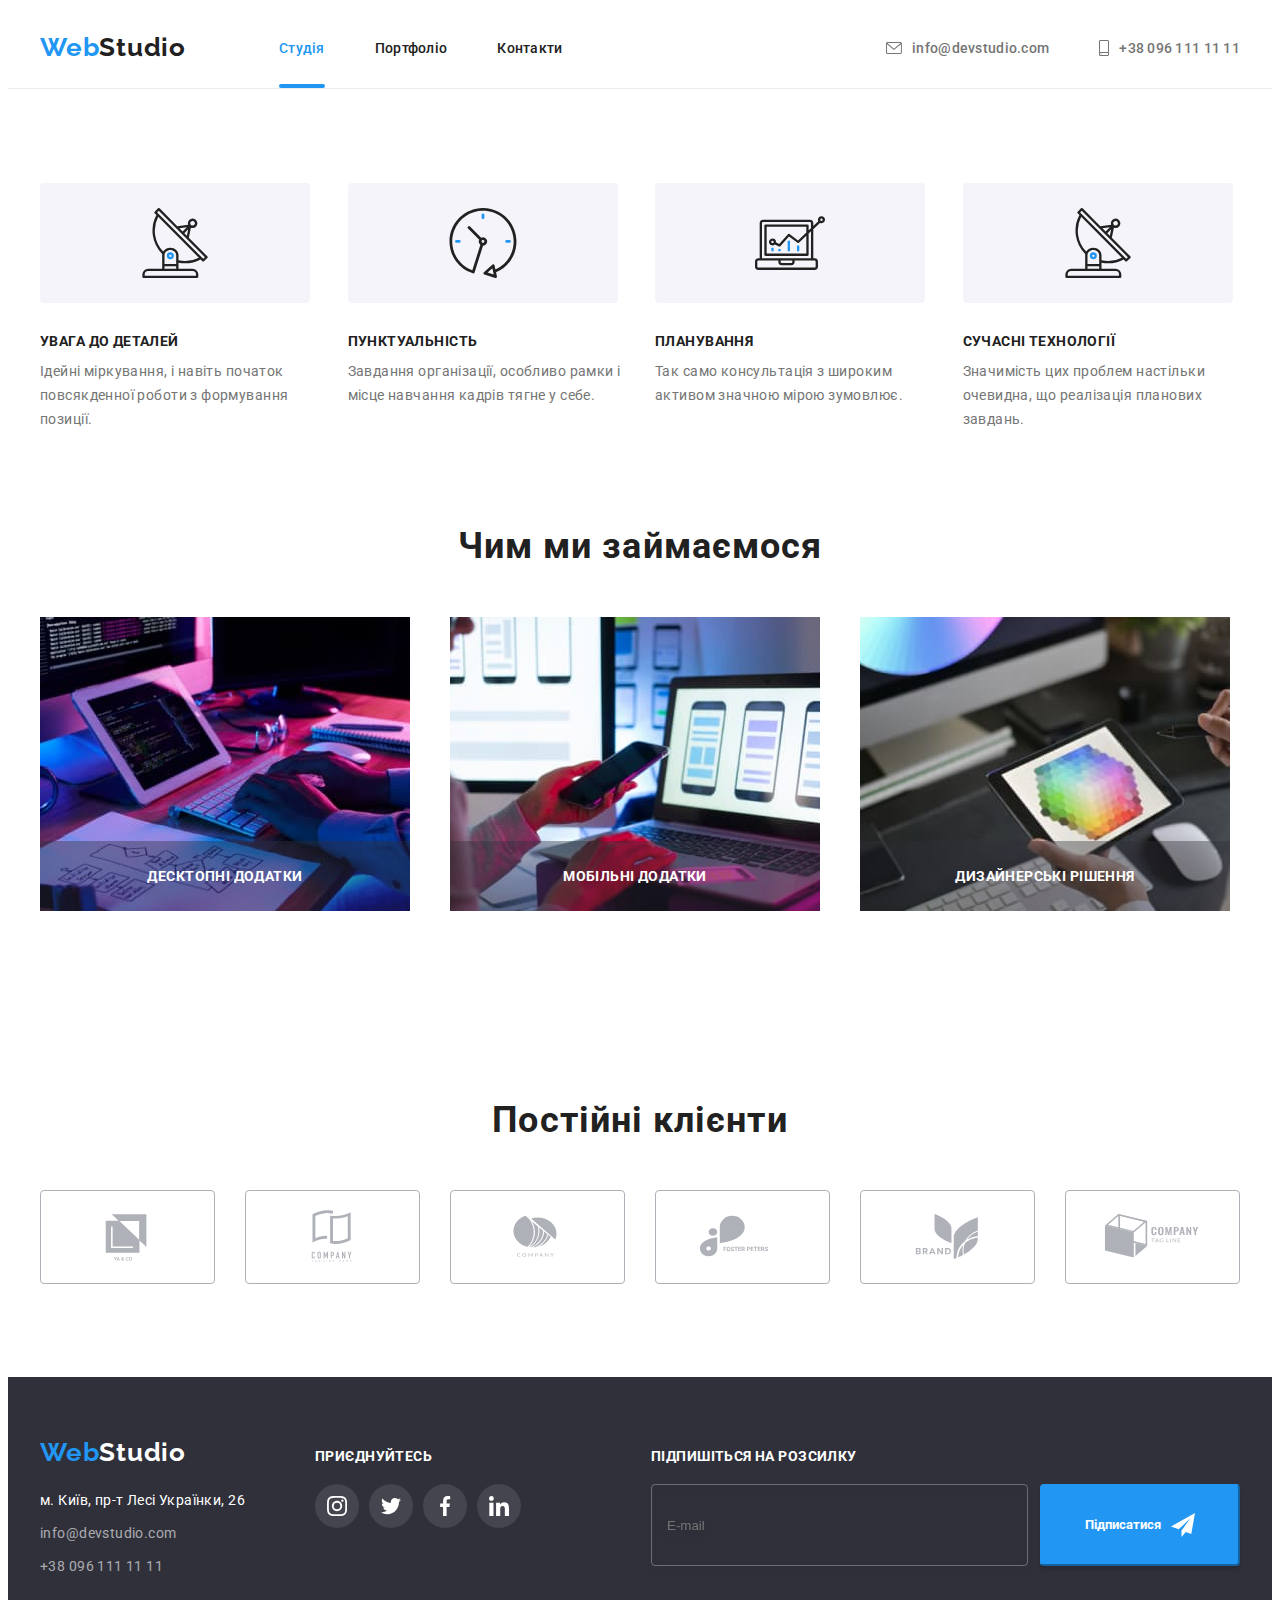
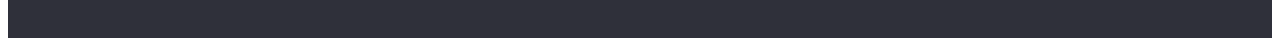
==== index.html @ eae3f052 "header without btn" ====
<!DOCTYPE html>
<html lang="uk">
  <head>
    <meta charset="UTF-8" />
    <meta http-equiv="X-UA-Compatible" content="IE=edge" />
    <meta name="viewport" content="width=device-width, initial-scale=1.0" />
    <title>Студія</title>
    <link rel="preconnect" href="https://fonts.googleapis.com" />
    <link rel="preconnect" href="https://fonts.gstatic.com" crossorigin />
    <link
      href="https://fonts.googleapis.com/css2?family=Raleway:wght@700&family=Roboto:wght@400;500;700;900&display=swap"
      rel="stylesheet"
    />
    <link
      rel="stylesheet"
      href="https://cdnjs.cloudflare.com/ajax/libs/modern-normalize/1.1.0/modern-normalize.min.css"
      integrity="sha512-wpPYUAdjBVSE4KJnH1VR1HeZfpl1ub8YT/NKx4PuQ5NmX2tKuGu6U/JRp5y+Y8XG2tV+wKQpNHVUX03MfMFn9Q=="
      crossorigin="anonymous"
      referrerpolicy="no-referrer"
    />
    <link rel="stylesheet" href="./css/main.min.css" />
    <link rel="stylesheet" href="./css/styles.css" />
  </head>
  <body class="page">
    <header class="header">
      <div class="container header__container">
        <nav class="main-nav">
          <a class="logo logo--right-indent link" lang="en" href="./index.html"
            ><span>Web</span
            ><span class="logo__title logo__title--dark">Studio</span>
          </a>
          <ul class="site-nav list">
            <li>
              <a
                class="site-nav__link site-nav--current link"
                href="./index.html"
                ><span>Студія</span>
              </a>
            </li>
            <li>
              <a class="site-nav__link link" href="./portfolio.html"
                ><span>Портфоліо</span></a
              >
            </li>
            <li>
              <a class="site-nav__link link" href=""><span>Контакти</span></a>
            </li>
          </ul>
        </nav>

        <ul class="contacts-list list">
          <li class="contacts-list__item">
            <a
              class="contacts-list__link link"
              href="mailto:info@devstudio.com"
            >
              <svg class="contacts-list__icon" width="16" height="12">
                <use href="./images/symbol-defs.svg#icon-mail"></use>
              </svg>
              <span class="contacts-list__info">info@devstudio.com</span>
            </a>
          </li>
          <li class="contacts-list__item">
            <a class="contacts-list__link link" href="tel:+380961111111">
              <svg class="contacts-list__icon" width="10" height="16">
                <use href="./images/symbol-defs.svg#icon-smartphone"></use>
              </svg>
              <span class="contacts-list__info">+38 096 111 11 11</span>
            </a>
          </li>
        </ul>
      </div>
    </header>

    <main>
      <!-- Hero section -->
      <!-- <section class="section-hero section">
        <div class="container">
          <h1 class="main-title">Ефективні рішення для вашого бізнесу</h1>
          <button class="btn" type="button" data-modal-open>
            <span>Замовити послугу</span>
          </button>
        </div>
      </section> -->
      <!-- Characteristic section -->
      <section class="characteristic-section section">
        <div class="container">
          <h2 class="hidden-title visually-hidden">Особливості</h2>
          <ul class="characteristic-set card-set list">
            <li class="characteristic-set__item">
              <div
                class="characteristic-set__contaniner characteristic-set__contaniner--below-indent"
              >
                <svg class="characteristic-set__icon" width="70" height="70">
                  <use href="./images/symbol-defs.svg#icon-antenna"></use>
                </svg>
              </div>
              <h3
                class="characteristic-set__title characteristic-set__title--below-indent"
              >
                Увага до деталей
              </h3>
              <p class="characteristic-set__desc">
                Ідейні міркування, і навіть початок повсякденної роботи з
                формування позиції.
              </p>
            </li>
            <li class="characteristic-set__item">
              <div
                class="characteristic-set__contaniner characteristic-set__contaniner--below-indent"
              >
                <svg class="characteristic-set__icon" width="70" height="70">
                  <use href="./images/symbol-defs.svg#icon-clock"></use>
                </svg>
              </div>
              <h3
                class="characteristic-set__title characteristic-set__title--below-indent"
              >
                Пунктуальність
              </h3>
              <p class="characteristic-set__desc">
                Завдання організації, особливо рамки і місце навчання кадрів
                тягне у себе.
              </p>
            </li>
            <li class="characteristic-set__item">
              <div
                class="characteristic-set__contaniner characteristic-set__contaniner--below-indent"
              >
                <svg class="characteristic-set__icon" width="70" height="70">
                  <use href="./images/symbol-defs.svg#icon-diagram"></use>
                </svg>
              </div>
              <h3
                class="characteristic-set__title characteristic-set__title--below-indent"
              >
                Планування
              </h3>
              <p class="characteristic-set__desc">
                Так само консультація з широким активом значною мірою зумовлює.
              </p>
            </li>
            <li class="characteristic-set__item">
              <div
                class="characteristic-set__contaniner characteristic-set__contaniner--below-indent"
              >
                <svg class="characteristic-set__icon" width="70" height="70">
                  <use href="./images/symbol-defs.svg#icon-antenna"></use>
                </svg>
              </div>
              <h3
                class="characteristic-set__title characteristic-set__title--below-indent"
              >
                Сучасні технології
              </h3>
              <p class="characteristic-set__desc">
                Значимість цих проблем настільки очевидна, що реалізація
                планових завдань.
              </p>
            </li>
          </ul>
        </div>
      </section>
      <!-- About section -->
      <section class="about-section section">
        <div class="container">
          <h2 class="title-section">Чим ми займаємося</h2>
          <ul class="about-list card-set list">
            <li class="about-set">
              <div class="about-set__card">
                <img
                  src="./images/box_1.jpg"
                  alt="розробник пише код"
                  width="370"
                  height="294"
                />
                <div class="about-set__overlay">
                  <p class="about-set__text">Десктопні додатки</p>
                </div>
              </div>
            </li>
            <li class="about-set">
              <div class="about-set__card">
                <img
                  src="./images/box_2.jpg"
                  alt="розробляють мобильну версію сайту"
                  width="370"
                  height="294"
                />
                <div class="about-set__overlay">
                  <p class="about-set__text">Мобільні додатки</p>
                </div>
              </div>
            </li>
            <li class="about-set">
              <div class="about-set__card">
                <img
                  src="./images/box_3.jpg"
                  alt="розробник обирає кольорову палітру"
                  width="370"
                  height="294"
                />
                <div class="about-set__overlay">
                  <p class="about-set__text">Дизайнерські рішення</p>
                </div>
              </div>
            </li>
          </ul>
        </div>
      </section>
      <!-- Command section-->
      <!-- <section class="command-section section">
        <div class="container">
          <h2 class="title-section">Наша команда</h2>
          <ul class="command-set card-set list">
            <li class="command-card">
              <img
                src="./images/img1.jpg"
                alt="Игорь Демьяненко"
                width="270"
                height="260"
              />
              <div class="command-wrapper">
                <h3 class="command-subtitle command-subtitle--indent-below">
                  Игорь Демьяненко
                </h3>
                <p class="command-role command-role--indent-below" lang="en">
                  Product Designer
                </p>
                <ul class="social-list social-list--line-up list">
                  <li class="command-item">
                    <a
                      class="social-link link"
                      href=""
                      target="_blank"
                      rel="noopener noreferrer"
                      aria-label="Інстаграм"
                    >
                      <svg class="social-link__icon" width="20" height="20">
                        <use
                          href="./images/symbol-defs.svg#icon-instagram"
                        ></use>
                      </svg>
                    </a>
                  </li>
                  <li class="command-item">
                    <a
                      class="social-link link"
                      href=""
                      target="_blank"
                      rel="noopener noreferrer"
                      aria-label="Твіттер"
                    >
                      <svg class="social-link__icon" width="20" height="20">
                        <use href="./images/symbol-defs.svg#icon-twitter"></use>
                      </svg>
                    </a>
                  </li>
                  <li class="command-item">
                    <a
                      class="social-link link"
                      href=""
                      target="_blank"
                      rel="noopener noreferrer"
                      aria-label="Фейсбук"
                    >
                      <svg class="social-link__icon" width="20" height="20">
                        <use
                          href="./images/symbol-defs.svg#icon-facebook"
                        ></use>
                      </svg>
                    </a>
                  </li>
                  <li class="command-item">
                    <a
                      class="social-link link"
                      href=""
                      target="_blank"
                      rel="noopener noreferrer"
                      aria-label="Лінкдин"
                    >
                      <svg class="social-link__icon" width="20" height="20">
                        <use
                          href="./images/symbol-defs.svg#icon-linkedin"
                        ></use>
                      </svg>
                    </a>
                  </li>
                </ul>
              </div>
            </li>
            <li class="command-card">
              <img
                src="./images/img2.jpg"
                alt="Ольга Репина"
                width="270"
                height="260"
              />
              <div class="command-wrapper">
                <h3 class="command-subtitle command-subtitle--indent-below">
                  Ольга Репина
                </h3>
                <p class="command-role command-role--indent-below" lang="en">
                  Frontend Developer
                </p>
                <ul class="social-list social-list--line-up list">
                  <li class="command-item">
                    <a
                      class="social-link link"
                      href=""
                      target="_blank"
                      rel="noopener noreferrer"
                      aria-label="Інстаграм"
                    >
                      <svg class="social-link__icon" width="20" height="20">
                        <use
                          href="./images/symbol-defs.svg#icon-instagram"
                        ></use>
                      </svg>
                    </a>
                  </li>
                  <li class="command-item">
                    <a
                      class="social-link link"
                      href=""
                      target="_blank"
                      rel="noopener noreferrer"
                      aria-label="Твіттер"
                    >
                      <svg class="social-link__icon" width="20" height="20">
                        <use href="./images/symbol-defs.svg#icon-twitter"></use>
                      </svg>
                    </a>
                  </li>
                  <li class="command-item">
                    <a
                      class="social-link link"
                      href=""
                      target="_blank"
                      rel="noopener noreferrer"
                      aria-label="Фейсбук"
                    >
                      <svg class="social-link__icon" width="20" height="20">
                        <use
                          href="./images/symbol-defs.svg#icon-facebook"
                        ></use>
                      </svg>
                    </a>
                  </li>
                  <li class="command-item">
                    <a
                      class="social-link link"
                      href=""
                      target="_blank"
                      rel="noopener noreferrer"
                      aria-label="Лінкдин"
                    >
                      <svg class="social-link__icon" width="20" height="20">
                        <use
                          href="./images/symbol-defs.svg#icon-linkedin"
                        ></use>
                      </svg>
                    </a>
                  </li>
                </ul>
              </div>
            </li>
            <li class="command-card">
              <img
                src="./images/img3.jpg"
                alt="Николай Тарасов"
                width="270"
                height="260"
              />
              <div class="command-wrapper">
                <h3 class="command-subtitle command-subtitle--indent-below">
                  Николай Тарасов
                </h3>
                <p class="command-role command-role--indent-below" lang="en">
                  Marketing
                </p>
                <ul class="social-list social-list--line-up list">
                  <li class="command-item">
                    <a
                      class="social-link link"
                      href=""
                      target="_blank"
                      rel="noopener noreferrer"
                      aria-label="Інстаграм"
                    >
                      <svg class="social-link__icon" width="20" height="20">
                        <use
                          href="./images/symbol-defs.svg#icon-instagram"
                        ></use>
                      </svg>
                    </a>
                  </li>
                  <li class="command-item">
                    <a
                      class="social-link link"
                      href=""
                      target="_blank"
                      rel="noopener noreferrer"
                      aria-label="Твіттер"
                    >
                      <svg class="social-link__icon" width="20" height="20">
                        <use href="./images/symbol-defs.svg#icon-twitter"></use>
                      </svg>
                    </a>
                  </li>
                  <li class="command-item">
                    <a
                      class="social-link link"
                      href=""
                      target="_blank"
                      rel="noopener noreferrer"
                      aria-label="Фейсбук"
                    >
                      <svg class="social-link__icon" width="20" height="20">
                        <use
                          href="./images/symbol-defs.svg#icon-facebook"
                        ></use>
                      </svg>
                    </a>
                  </li>
                  <li class="command-item">
                    <a
                      class="social-link link"
                      href=""
                      target="_blank"
                      rel="noopener noreferrer"
                      aria-label="Линкдин"
                    >
                      <svg class="social-link__icon" width="20" height="20">
                        <use
                          href="./images/symbol-defs.svg#icon-linkedin"
                        ></use>
                      </svg>
                    </a>
                  </li>
                </ul>
              </div>
            </li>
            <li class="command-card">
              <img
                src="./images/img4.jpg"
                alt="Михаил Ермаков"
                width="270"
                height="260"
              />
              <div class="command-wrapper">
                <h3 class="command-subtitle command-subtitle--indent-below">
                  Михаил Ермаков
                </h3>
                <p class="command-role command-role--indent-below" lang="en">
                  UI Designer
                </p>
                <ul class="social-list social-list--line-up list">
                  <li class="command-item">
                    <a
                      class="social-link link"
                      href=""
                      target="_blank"
                      rel="noopener noreferrer"
                      aria-label="Інстаграм"
                    >
                      <svg class="social-link__icon" width="20" height="20">
                        <use
                          href="./images/symbol-defs.svg#icon-instagram"
                        ></use>
                      </svg>
                    </a>
                  </li>
                  <li class="command-item">
                    <a
                      class="social-link link"
                      href=""
                      target="_blank"
                      rel="noopener noreferrer"
                      aria-label="Твіттер"
                    >
                      <svg class="social-link__icon" width="20" height="20">
                        <use href="./images/symbol-defs.svg#icon-twitter"></use>
                      </svg>
                    </a>
                  </li>
                  <li class="command-item">
                    <a
                      class="social-link link"
                      href=""
                      target="_blank"
                      rel="noopener noreferrer"
                      aria-label="Фейсбук"
                    >
                      <svg class="social-link__icon" width="20" height="20">
                        <use
                          href="./images/symbol-defs.svg#icon-facebook"
                        ></use>
                      </svg>
                    </a>
                  </li>
                  <li class="command-item">
                    <a
                      class="social-link link"
                      href=""
                      target="_blank"
                      rel="noopener noreferrer"
                      aria-label="Лінкдин"
                    >
                      <svg class="social-link__icon" width="20" height="20">
                        <use
                          href="./images/symbol-defs.svg#icon-linkedin"
                        ></use>
                      </svg>
                    </a>
                  </li>
                </ul>
              </div>
            </li>
          </ul>
        </div>
      </section> -->
      <section class="client-section section">
        <div class="container">
          <h2 class="title-section">Постійні клієнти</h2>
          <ul class="client-list card-set list">
            <li class="client-item">
              <a
                class="client-link link"
                href=""
                target="_blank"
                rel="noopener noreferrer"
                aria-label="Логотип 1"
              >
                <svg class="client-link__icon" width="106" height="60">
                  <use href="./images/symbol-defs.svg#icon-logo-1"></use>
                </svg>
              </a>
            </li>
            <li class="client-item">
              <a
                class="client-link link"
                href=""
                target="_blank"
                rel="noopener noreferrer"
                aria-label="Логотип 2"
              >
                <svg class="client-link__icon" width="106" height="60">
                  <use href="./images/symbol-defs.svg#icon-logo-2"></use>
                </svg>
              </a>
            </li>
            <li class="client-item">
              <a
                class="client-link link"
                href=""
                target="_blank"
                rel="noopener noreferrer"
                aria-label="Логотип 3"
              >
                <svg class="client-link__icon" width="106" height="60">
                  <use href="./images/symbol-defs.svg#icon-logo-3"></use>
                </svg>
              </a>
            </li>
            <li class="client-item">
              <a
                class="client-link link"
                href=""
                target="_blank"
                rel="noopener noreferrer"
                aria-label="Логотип 4"
              >
                <svg class="client-link__icon" width="106" height="60">
                  <use href="./images/symbol-defs.svg#icon-logo-4"></use>
                </svg>
              </a>
            </li>
            <li class="client-item">
              <a
                class="client-link link"
                href=""
                target="_blank"
                rel="noopener noreferrer"
                aria-label="Логотип 5"
              >
                <svg class="client-link__icon" width="106" height="60">
                  <use href="./images/symbol-defs.svg#icon-logo-5"></use>
                </svg>
              </a>
            </li>
            <li class="client-item">
              <a
                class="client-link link"
                href=""
                target="_blank"
                rel="noopener noreferrer"
                aria-label="Логотип 6"
              >
                <svg class="client-link__icon" width="106" height="60">
                  <use href="./images/symbol-defs.svg#icon-logo-6"></use>
                </svg>
              </a>
            </li>
          </ul>
        </div>
      </section>
    </main>
    <footer class="footer">
      <div class="footer__container container">
        <div class="footer__contacts">
          <a class="logo footer__logo link" lang="en" href="./index.html"
            >Web<span class="logo__title logo__title--white">Studio</span>
          </a>
          <address class="address">
            <p class="address__text">м. Київ, пр-т Лесі Українки, 26</p>
            <ul class="list">
              <li class="address__contacts address__contacts--indent-below">
                <a class="link" href="mailto:info@devstudio.com"
                  ><span>info@devstudio.com</span></a
                >
              </li>
              <li class="address__contacts">
                <a class="link" href="tel:+380961111111"
                  ><span>+38 096 111 11 11</span></a
                >
              </li>
            </ul>
          </address>
        </div>
        <div class="footer__socialmedia">
          <p class="join-text join-text--indent-below">Приєднуйтесь</p>
          <ul class="social-list social-list--line-up list">
            <li class="join-item">
              <a
                class="social-link social-link--dark social-link--white-base link"
                href=""
                target="_blank"
                rel="noopener noreferrer"
                aria-label="Інстаграм"
              >
                <svg class="social-link__icon" width="20" height="20">
                  <use href="./images/symbol-defs.svg#icon-instagram"></use>
                </svg>
              </a>
            </li>
            <li class="join-item">
              <a
                class="social-link social-link--dark social-link--white-base link"
                href=""
                target="_blank"
                rel="noopener noreferrer"
                aria-label="Твіттер"
              >
                <svg class="social-link__icon" width="20" height="20">
                  <use href="./images/symbol-defs.svg#icon-twitter"></use>
                </svg>
              </a>
            </li>
            <li class="join-item">
              <a
                class="social-link social-link--dark social-link--white-base link"
                href=""
                target="_blank"
                rel="noopener noreferrer"
                aria-label="Фейсбук"
              >
                <svg class="social-link__icon" width="20" height="20">
                  <use href="./images/symbol-defs.svg#icon-facebook"></use>
                </svg>
              </a>
            </li>
            <li class="join-item">
              <a
                class="social-link social-link--dark social-link--white-base link"
                href=""
                target="_blank"
                rel="noopener noreferrer"
                aria-label="Лінкдин"
              >
                <svg class="social-link__icon" width="20" height="20">
                  <use href="./images/symbol-defs.svg#icon-linkedin"></use>
                </svg>
              </a>
            </li>
          </ul>
        </div>

        <div class="subscribe-container">
          <p class="join-text join-text--indent-below">
            Підпишіться на розсилку
          </p>
          <form>
            <div class="subscribe-form" role="group">
              <label class="hidden-label visually-hidden" for="email"
                >Пошта</label
              >
              <input
                class="subscribe-input"
                type="email"
                name="email"
                placeholder="E-mail"
                id="email"
              />
              <button class="subscribe-btn" type="submit">
                <span>Підписатися</span
                ><svg class="subscribe-btn__icon-send" width="24" height="24">
                  <use href="./images/symbol-defs.svg#icon-send"></use>
                </svg>
              </button>
            </div>
          </form>
        </div>
      </div>
    </footer>
    <!-- modal window -->
    <div class="backdrop is-hidden" data-modal>
      <div class="modal">
        <button class="btn-close" type="button" data-modal-close>
          <svg class="btn-close__icon" width="18" height="18">
            <use href="./images/symbol-defs.svg#icon-close"></use>
          </svg>
        </button>
        <p class="modal-slogan">Залиште свої дані, ми вам передзвонимо</p>
        <form class="register-form">
          <div class="form-group" role="group">
            <label class="register-wrap">
              <span class="register-text">Ім'я</span>
              <input class="input-field" type="text" name="user-name" />
              <svg class="register-form-icon" width="18" height="18">
                <use href="./images/symbol-defs.svg#icon-person-modal"></use>
              </svg>
            </label>
            <label class="register-wrap">
              <span class="register-text">Телефон</span>
              <input class="input-field" type="tel" name="user-tel-number" />
              <svg class="register-form-icon" width="18" height="18">
                <use href="./images/symbol-defs.svg#icon-phone-modal"></use>
              </svg>
            </label>
            <label class="register-wrap">
              <span class="register-text">Пошта</span>
              <input class="input-field" type="email" name="user-e-mail" />
              <svg class="register-form-icon" width="18" height="18">
                <use href="./images/symbol-defs.svg#icon-email-modal"></use>
              </svg>
            </label>
            <label class="register-wrap"
              ><span class="register-text">Коментар</span>
              <textarea
                name="comments"
                class="textarea-field"
                rows="10"
                placeholder="Введіть текст"
              ></textarea>
            </label>
          </div>
          <label class="register-agreement" for="policy">
            <input
              class="register-checkbox visually-hidden"
              type="checkbox"
              name="agreement-policy"
              id="policy"
            />
            <svg class="register-icon" width="16" height="15">
              <use
                class="register-icon__uncheck"
                href="./images/symbol-defs.svg#icon-uncheck"
              ></use>
              <use
                class="register-icon__check"
                href="./images/symbol-defs.svg#icon-check"
              ></use>
            </svg>
            <span class="register-agreement__text"
              >Погоджуюся з розсилкою та приймаю
              <a class="register-agreement__link link" href=""
                >Умови договору</a
              ></span
            >
          </label>
          <button class="submit-btn" type="submit">
            <span>Відправити</span>
          </button>
        </form>
      </div>
    </div>

    <script src="./js/modal.js"></script>
  </body>
</html>
---- css/main.min.css ----
:root{--main-font: "Roboto", sans-serif;--secondary-font: "Raleway", sans-serif;--main-txt-cl: #757575;--accent-txt-cl: #2196f3;--title-txt-cl: #212121;--white-txt-cl: #ffffff;--footer-contacts-txt-cl: rgba(255, 255, 255, 0.6);--border-modal-btn-cl: rgba(0, 0, 0, 0.1);--border-modal-input-cl: rgba(33, 33, 33, 0.2);--portfolio-overlay-bg-cl: rgba(33, 150, 243, 0.9);--backdrop-bg-cl: rgba(0, 0, 0, 0.2);--footer-social-bg-cl: rgba(255, 255, 255, 0.1);--foter-subscribe-border-cl: rgba(255, 255, 255, 0.3);--client-icon-cl: #afb1b8;--gradient-linear-bg: rgba(47, 48, 58, 0.4);--dark-bg-cl: #2f303a;--light-bg-cl: #f5f4fa;--active-bg-btn-hero: #188ce8;--filter-btn-bg-cl: #f5f4fa;--portfolio-section-wrapper-cl: #eeeeee;--header-border-cl: #ececec;--btn-border-cl: transparent;--indent-header: 50px;--indent-main: 30px;--indent-btn: 8px;--items-characteristic-section: 4;--items-about-us: 3;--items-command: 4;--items-portfolio: 3;--animation-base: 250ms cubic-bezier(0.4, 0, 0.2, 1)}.visually-hidden{position:absolute;width:1px;height:1px;margin:-1px;border:0;padding:0;white-space:nowrap;-webkit-clip-path:inset(100%);clip-path:inset(100%);clip:rect(0 0 0 0);overflow:hidden}.page{font-family:var(--main-font);color:var(--main-txt-cl)}h1,h2,h3,h4,h5,h6,p{margin:0}.list{list-style:none;padding:0;margin:0}.link{text-decoration:none;color:currentColor}img{display:block}.btn{min-width:200px;min-height:50px;padding-top:10px;padding-right:32px;padding-bottom:10px;padding-left:32px;font-family:inherit;font-weight:700;line-height:1.875;color:var(--white-txt-cl);background-color:var(--accent-txt-cl);-webkit-box-shadow:0px 4px 4px rgba(0,0,0,.15);box-shadow:0px 4px 4px rgba(0,0,0,.15);border-radius:4px;border:var(--btn-border-cl);cursor:pointer;-webkit-transition:background-color var(--animation-base);transition:background-color var(--animation-base)}.btn:hover,.btn:focus{background-color:var(--active-bg-btn-hero)}.filter-btn{min-height:38px;padding-top:6px;padding-right:22px;padding-bottom:6px;padding-left:22px;font-family:inherit;font-weight:500;line-height:1.625;letter-spacing:.03em;color:var(--title-txt-cl);background-color:var(--filter-btn-bg-cl);border-radius:4px;border:var(--btn-border-cl);cursor:pointer;-webkit-transition:background-color var(--animation-base),-webkit-box-shadow var(--animation-base) color var(--animation-base);transition:background-color var(--animation-base),-webkit-box-shadow var(--animation-base) color var(--animation-base);transition:background-color var(--animation-base),box-shadow var(--animation-base) color var(--animation-base);transition:background-color var(--animation-base),box-shadow var(--animation-base) color var(--animation-base),-webkit-box-shadow var(--animation-base) color var(--animation-base)}.filter-btn:hover,.filter-btn:focus{color:var(--white-txt-cl);background-color:var(--active-bg-btn-hero);-webkit-box-shadow:0px 3px 1px rgba(0,0,0,.1),0px 1px 2px rgba(0,0,0,.08),0px 2px 2px rgba(0,0,0,.12);box-shadow:0px 3px 1px rgba(0,0,0,.1),0px 1px 2px rgba(0,0,0,.08),0px 2px 2px rgba(0,0,0,.12)}.filter-btn--current{color:var(--white-txt-cl);background-color:var(--accent-txt-cl)}.subscribe-btn{display:-webkit-box;display:-ms-flexbox;display:flex;-webkit-box-align:center;-ms-flex-align:center;align-items:center;-webkit-box-pack:center;-ms-flex-pack:center;justify-content:center;padding:10px;gap:10px;min-width:200px;min-height:50px;font-family:inherit;font-weight:700;line-height:1.875;color:var(--white-txt-cl);background-color:var(--accent-txt-cl);-webkit-box-shadow:0px 4px 4px rgba(0,0,0,.15);box-shadow:0px 4px 4px rgba(0,0,0,.15);border-radius:4px;border-color:var(--accent-txt-cl);cursor:pointer;-webkit-transition:background-color var(--animation-base);transition:background-color var(--animation-base)}.subscribe-btn:hover,.subscribe-btn:focus{background-color:var(--active-bg-btn-hero)}@media screen and (max-width: 1199px){.subscribe-btn{margin:0 auto}}.subscribe-btn__icon-send{fill:currentColor}.btn-close{position:absolute;top:8px;right:8px;display:-webkit-box;display:-ms-flexbox;display:flex;-webkit-box-align:center;-ms-flex-align:center;align-items:center;-webkit-box-pack:center;-ms-flex-pack:center;justify-content:center;padding:0;width:30px;height:30px;border-radius:50%;background:var(--white-txt-cl);border:1px solid var(--border-modal-btn-cl);cursor:pointer;-webkit-transition:color var(--animation-base);transition:color var(--animation-base)}.btn-close:hover,.btn-close:focus{color:var(--accent-txt-cl)}.btn-close__icon:hover,.btn-close__icon:focus{fill:currentColor}.submit-btn{margin-right:auto;margin-left:auto;display:-webkit-box;display:-ms-flexbox;display:flex;-webkit-box-align:center;-ms-flex-align:center;align-items:center;-webkit-box-pack:center;-ms-flex-pack:center;justify-content:center;min-width:200px;min-height:50px;padding:10px;font-family:inherit;font-weight:700;line-height:1.875;color:var(--white-txt-cl);background-color:var(--accent-txt-cl);-webkit-box-shadow:0px 4px 4px rgba(0,0,0,.15);box-shadow:0px 4px 4px rgba(0,0,0,.15);border-radius:4px;border:var(--btn-border-cl);cursor:pointer;-webkit-transition:background-color var(--animation-base);transition:background-color var(--animation-base)}.submit-btn:hover,.submit-btn:focus{background-color:var(--active-bg-btn-hero)}.card-set{display:-webkit-box;display:-ms-flexbox;display:flex;-ms-flex-wrap:wrap;flex-wrap:wrap;gap:var(--indent-main)}@media screen and (min-width: 480px){.characteristic-set__item{--items-characteristic-section: 1;-ms-flex-preferred-size:calc((100% - var(--indent-main)*(var(--items-characteristic-section) - 1))/var(--items-characteristic-section));flex-basis:calc((100% - var(--indent-main)*(var(--items-characteristic-section) - 1))/var(--items-characteristic-section))}}@media screen and (min-width: 768px){.characteristic-set__item{--items-characteristic-section: 2}}@media screen and (min-width: 1200px){.characteristic-set__item{--items-characteristic-section: 4}}.about-set{-ms-flex-preferred-size:calc((100% - var(--indent-main)*(var(--items-about-us) - 1))/var(--items-about-us));flex-basis:calc((100% - var(--indent-main)*(var(--items-about-us) - 1))/var(--items-about-us))}.command-card{-ms-flex-preferred-size:calc((100% - var(--indent-main)*(var(--items-command) - 1))/var(--items-command));flex-basis:calc((100% - var(--indent-main)*(var(--items-command) - 1))/var(--items-command))}.client-item{display:-webkit-box;display:-ms-flexbox;display:flex;-webkit-box-align:center;-ms-flex-align:center;align-items:center;-webkit-box-pack:center;-ms-flex-pack:center;justify-content:center;height:92px;--items-characteristic-section: 2;-ms-flex-preferred-size:calc((100% - var(--indent-main)*(var(--items-characteristic-section) - 1))/var(--items-characteristic-section));flex-basis:calc((100% - var(--indent-main)*(var(--items-characteristic-section) - 1))/var(--items-characteristic-section))}@media screen and (min-width: 768px){.client-item{--items-characteristic-section: 3}}@media screen and (min-width: 1200px){.client-item{--items-characteristic-section: 6}}.portfolio-items{-ms-flex-preferred-size:calc((100% - var(var(--indent-main))*(var(--items-portfolio) - 1))/var(--items-portfolio));flex-basis:calc((100% - var(var(--indent-main))*(var(--items-portfolio) - 1))/var(--items-portfolio));cursor:pointer}.btn-set{display:-webkit-box;display:-ms-flexbox;display:flex;gap:var(--indent-btn);-webkit-box-pack:center;-ms-flex-pack:center;justify-content:center;margin-bottom:50px}.section{padding-top:60px;padding-bottom:60px}@media screen and (min-width: 1200px){.section{padding-top:94px;padding-bottom:94px}}.container{padding-left:15px;padding-right:15px;margin-left:auto;margin-right:auto}@media screen and (min-width: 480px){.container{width:480px}}@media screen and (min-width: 768px){.container{width:768px}}@media screen and (min-width: 1200px){.container{width:1200px}}.title-section{font-weight:700;font-size:36px;line-height:1.1666666667;letter-spacing:.03em;color:var(--title-txt-cl);margin-bottom:30px;text-align:center}@media screen and (min-width: 1200px){.title-section{margin-bottom:50px}}.main-title{width:696px;font-weight:900;font-size:44px;line-height:1.3636363636;letter-spacing:.06em;margin-right:auto;margin-bottom:30px;margin-left:auto;text-transform:uppercase;color:var(--white-txt-cl)}.characteristic-set__title{text-align:center;font-weight:700;font-size:14px;line-height:1.1428571429;letter-spacing:.03em;text-transform:uppercase;color:var(--title-txt-cl)}.characteristic-set__title--below-indent{margin-bottom:10px}@media screen and (min-width: 768px){.characteristic-set__title{text-align:left}}.command-subtitle{font-weight:500;font-size:16px;line-height:1.1875;text-align:center;letter-spacing:.03em;color:var(--title-txt-cl)}.command-subtitle--indent-below{margin-bottom:10px}.subtitle-potfolio{font-weight:700;font-size:18px;line-height:2;letter-spacing:.06em;color:var(--title-txt-cl);margin-bottom:4px}.join-text{font-weight:700;font-size:14px;line-height:1.1428571429;letter-spacing:.03em;text-transform:uppercase;color:var(--white-txt-cl)}.join-text--indent-below{margin-bottom:20px}@media screen and (max-width: 1199px){.join-text{text-align:center}}.social-list{display:-webkit-box;display:-ms-flexbox;display:flex;gap:10px}.social-list--line-up{-webkit-box-align:center;-ms-flex-align:center;align-items:center;-webkit-box-pack:center;-ms-flex-pack:center;justify-content:center}.social-link{display:-webkit-box;display:-ms-flexbox;display:flex;-webkit-box-align:center;-ms-flex-align:center;align-items:center;-webkit-box-pack:center;-ms-flex-pack:center;justify-content:center;width:44px;height:44px;background-color:var(--white-txt-cl);border-radius:50%;-webkit-transition:background-color var(--animation-base),color var(--animation-base);transition:background-color var(--animation-base),color var(--animation-base)}.social-link:hover{background-color:var(--accent-txt-cl);color:var(--white-txt-cl)}.social-link:focus{background-color:var(--accent-txt-cl);color:var(--white-txt-cl)}.social-link__icon{fill:currentColor}.social-link--dark{background-color:var(--footer-social-bg-cl)}.social-link--white-base{color:var(--white-txt-cl)}.overlay-project{position:relative;overflow:hidden}.portfolio-overlay{position:absolute;display:-webkit-box;display:-ms-flexbox;display:flex;-webkit-box-align:center;-ms-flex-align:center;align-items:center;-webkit-box-pack:center;-ms-flex-pack:center;justify-content:center;width:100%;height:100%;top:0;left:0;background:var(--portfolio-overlay-bg-cl);-webkit-transform:translateY(100%);transform:translateY(100%);-webkit-transition:-webkit-transform var(--animation-base);transition:-webkit-transform var(--animation-base);transition:transform var(--animation-base);transition:transform var(--animation-base), -webkit-transform var(--animation-base);opacity:0}.portfolio-link:hover .portfolio-overlay,.portfolio-link:focus .portfolio-overlay{-webkit-transform:translateY(0%);transform:translateY(0%);opacity:1}.portfolio-overlay__text{font-size:18px;line-height:1.5555555556;letter-spacing:.03em;color:var(--white-txt-cl);padding-left:24px;padding-right:24px}.portfolio-desc{line-height:1.875;letter-spacing:.03em}.address__text{text-align:center;font-style:normal;font-size:14px;line-height:1.7142857143;letter-spacing:.03em;color:var(--white-txt-cl);margin-bottom:8px}@media screen and (max-width: 1199px){.address__text{text-align:center}}@media screen and (min-width: 1200px){.address__text{margin-bottom:9px}}.address__contacts{display:block;font-style:normal;font-size:14px;line-height:1.7142857143;letter-spacing:.03em;color:var(--footer-contacts-txt-cl)}.address__contacts--indent-below{margin-bottom:8px}@media screen and (min-width: 1200px){.address__contacts--indent-below{margin-bottom:9px}}@media screen and (max-width: 1199px){.address__contacts{text-align:center}}@media screen and (min-width: 1200px){.subscribe-container{margin-left:auto}}.subscribe-form{text-align:center}@media screen and (min-width: 1200px){.subscribe-form{display:-webkit-box;display:-ms-flexbox;display:flex;gap:12px}}.subscribe-input{display:inline-block;width:100%;min-height:50px;padding-top:15px;padding-left:15px;padding-bottom:15px;padding-left:15px;border:1px solid var(--foter-subscribe-border-cl);-webkit-filter:drop-shadow(0px 4px 4px rgba(0, 0, 0, 0.15));filter:drop-shadow(0px 4px 4px rgba(0, 0, 0, 0.15));border-radius:4px;outline:rgba(0,0,0,0);background-color:rgba(0,0,0,0);color:var(--white-txt-cl);-webkit-transition:color var(--animation-base),border-color var(--animation-base);transition:color var(--animation-base),border-color var(--animation-base)}.subscribe-input:focus{font-family:inherit;color:var(--white-txt-cl);border-color:var(--accent-txt-cl)}@media screen and (min-width: 768px)and (max-width: 1199px){.subscribe-input{width:450px}}@media screen and (min-width: 1200px){.subscribe-input{width:358px}}@media screen and (max-width: 1199px){.subscribe-input{margin-bottom:20px}}.modal-slogan{font-weight:700;font-size:20px;line-height:1.15;text-align:center;letter-spacing:.03em;color:var(--title-txt-cl);margin-bottom:12px}.register-form{text-align:center}.form-group{display:-webkit-box;display:-ms-flexbox;display:flex;-webkit-box-orient:vertical;-webkit-box-direction:normal;-ms-flex-direction:column;flex-direction:column;gap:10px;margin-bottom:20px}.register-wrap{position:relative;display:block}.register-text{display:block;text-align:left;font-size:12px;letter-spacing:.01em;line-height:1.1666666667;color:var(--main-txt-cl);margin-bottom:4px}.input-field,.textarea-field{width:100%;padding-top:12px;padding-right:12px;padding-bottom:12px;padding-left:42px;border:1px solid var(--border-modal-input-cl);border-radius:4px;font-size:12px;line-height:1.1666666667;letter-spacing:.01em;outline:rgba(0,0,0,0);-webkit-transition:border-color var(--animation-base);transition:border-color var(--animation-base)}.input-field:focus,.textarea-field:focus{border-color:var(--accent-txt-cl)}.textarea-field{resize:none;padding-right:16px;padding-left:16px}.textarea-field:focus{border-color:var(--accent-txt-cl)}.register-form-icon{position:absolute;top:50%;left:12px;-webkit-transition:fill var(--animation-base);transition:fill var(--animation-base)}.input-field:focus+.register-form-icon{fill:var(--accent-txt-cl)}.register-agreement{display:-webkit-box;display:-ms-flexbox;display:flex;-webkit-box-align:center;-ms-flex-align:center;align-items:center;-webkit-box-pack:center;-ms-flex-pack:center;justify-content:center;gap:7px;margin-bottom:30px}.register-agreement__text{font-size:12px;line-height:1.7142857143;letter-spacing:.03em}@media screen and (min-width: 1200px){.register-agreement__text{font-size:14}}.register-agreement__link{-webkit-text-decoration-line:underline;text-decoration-line:underline;text-underline-position:under;color:var(--accent-txt-cl)}.register-checkbox:checked+.register-icon .register-icon__uncheck{opacity:0;-webkit-transition:opacity var(--animation-base);transition:opacity var(--animation-base)}.register-icon__check{opacity:0;fill:var(--active-bg-btn-hero);-webkit-transition:opacity var(--animation-base);transition:opacity var(--animation-base)}.register-checkbox:checked+.register-icon .register-icon__check{opacity:1}.backdrop{position:fixed;top:0;left:0;width:100%;height:100%;background:var(--backdrop-bg-cl);opacity:1;-webkit-transition:opacity var(--animation-base),visibility var(--animation-base);transition:opacity var(--animation-base),visibility var(--animation-base)}.modal{position:absolute;top:50%;left:50%;min-width:450px;min-height:609px;padding:40px;background:var(--white-txt-cl);-webkit-box-shadow:0px 1px 3px rgba(0,0,0,.12),0px 1px 1px rgba(0,0,0,.14),0px 2px 1px rgba(0,0,0,.2);box-shadow:0px 1px 3px rgba(0,0,0,.12),0px 1px 1px rgba(0,0,0,.14),0px 2px 1px rgba(0,0,0,.2);border-radius:4px;-webkit-transform:translate(-50%, -50%) scale(1);transform:translate(-50%, -50%) scale(1);-webkit-transition:opacity var(--animation-base),-webkit-transform var(--animation-base);transition:opacity var(--animation-base),-webkit-transform var(--animation-base);transition:transform var(--animation-base),opacity var(--animation-base);transition:transform var(--animation-base),opacity var(--animation-base),-webkit-transform var(--animation-base)}.backdrop.is-hidden .modal{-webkit-transform:translate(-50%, -50%) scale(0.8);transform:translate(-50%, -50%) scale(0.8)}@media screen and (min-width: 1200px){.modal{min-width:528px;min-height:581px}}.backdrop.is-hidden{visibility:hidden;opacity:0;pointer-events:none}.logo{display:inline-block;font-family:var(--secondary-font);font-weight:700;font-size:24px;line-height:1.1666666667;letter-spacing:.03em;color:var(--accent-txt-cl);padding-top:16px;padding-bottom:16px}@media screen and (min-width: 768px){.logo{padding-top:26px;padding-bottom:26px}}@media screen and (min-width: 1200px){.logo{padding-top:24px;padding-bottom:25px;font-weight:700;font-size:26px;line-height:1.1923076923}}.logo__title--dark{color:var(--title-txt-cl)}.logo--right-indent{margin-right:auto}.logo__title--white{color:var(--white-txt-cl)}.header{border-bottom:1px solid var(--header-border-cl)}.header__container{display:-webkit-box;display:-ms-flexbox;display:flex;-webkit-box-align:center;-ms-flex-align:center;align-items:center}.contacts-list{margin-left:auto}@media screen and (max-width: 767px){.contacts-list{display:none}}@media screen and (min-width: 768px)and (max-width: 1199px){.contacts-list{display:-webkit-box;display:-ms-flexbox;display:flex;-ms-flex-wrap:wrap;flex-wrap:wrap;max-width:138px}}@media screen and (min-width: 1200px){.contacts-list{display:-webkit-box;display:-ms-flexbox;display:flex;gap:var(--indent-header)}}@media screen and (min-width: 768px)and (max-width: 1199px){.contacts-list__item:not(:last-child){margin-bottom:10px}}.contacts-list__link{display:-webkit-box;display:-ms-flexbox;display:flex;font-weight:500;font-size:12px;line-height:1.1666666667;letter-spacing:.02em;gap:10px;-webkit-box-align:center;-ms-flex-align:center;align-items:center;-webkit-box-pack:center;-ms-flex-pack:center;justify-content:center;-webkit-transition:color var(--animation-base);transition:color var(--animation-base)}.contacts-list__link:hover,.contacts-list__link:focus{color:var(--accent-txt-cl)}@media screen and (min-width: 1200px){.contacts-list__link{padding-top:32px;padding-bottom:32px;font-size:14px;line-height:1.1428571429}}.contacts-list__icon{fill:currentColor}.main-nav{display:-webkit-box;display:-ms-flexbox;display:flex}.site-nav{margin-left:88px;display:-webkit-box;display:-ms-flexbox;display:flex;gap:var(--indent-header)}@media screen and (max-width: 767px){.site-nav{display:none}}@media screen and (min-width: 1200px){.site-nav{margin-left:93px}}.site-nav__link{display:inline-block;color:var(--title-txt-cl);font-weight:500;font-size:14px;line-height:1.1428571429;letter-spacing:.02em;padding-top:32px;padding-bottom:32px;-webkit-transition:color var(--animation-base);transition:color var(--animation-base)}.site-nav__link:hover,.site-nav__link:focus{color:var(--accent-txt-cl)}.site-nav--current{position:relative;color:var(--accent-txt-cl)}.site-nav--current::after{position:absolute;bottom:0;left:0;content:"";display:block;width:100%;height:4px;background:var(--accent-txt-cl);border-radius:2px}.section-hero{max-width:1600px;margin-left:auto;margin-right:auto;background-color:var(--dark-bg-cl);background-image:-webkit-gradient(linear, left top, right top, from(var(--gradient-linear-bg)), to(var(--gradient-linear-bg))),url(../images/backgrounds/bg1.jpg);background-image:linear-gradient(to right, var(--gradient-linear-bg), var(--gradient-linear-bg)),url(../images/backgrounds/bg1.jpg);background-repeat:no-repeat;background-position:center;background-size:cover;text-align:center;padding-top:200px;padding-bottom:200px}.characteristic-set__contaniner{display:-webkit-box;display:-ms-flexbox;display:flex;-webkit-box-align:center;-ms-flex-align:center;align-items:center;-webkit-box-pack:center;-ms-flex-pack:center;justify-content:center;height:120px;background:var(--light-bg-cl);border-radius:4px}.characteristic-set__contaniner--below-indent{margin-bottom:30px}@media screen and (min-width: 480px){.characteristic-set__contaniner{max-width:450px}}@media screen and (min-width: 768px){.characteristic-set__contaniner{width:354px}}@media screen and (min-width: 1200px){.characteristic-set__contaniner{width:270px}}.characteristic-set__desc{font-size:14px;line-height:1.7142857143;letter-spacing:.03em}.about-section{padding-top:0}@media screen and (max-width: 1199px){.about-section{display:none}}.about-set__card{position:relative}.about-set__overlay{position:absolute;bottom:0;display:-webkit-box;display:-ms-flexbox;display:flex;-webkit-box-pack:center;-ms-flex-pack:center;justify-content:center;-webkit-box-align:center;-ms-flex-align:center;align-items:center;width:370px;height:70px;background-color:var(--gradient-linear-bg)}.about-set__text{font-weight:700;font-size:14px;line-height:1.1428571429;letter-spacing:.03em;text-transform:uppercase;color:var(--white-txt-cl)}.command-section{background-color:var(--light-bg-cl)}.command-wrapper{padding-top:30px;padding-right:5px;padding-bottom:30px;padding-left:5px;background:var(--white-txt-cl);-webkit-box-shadow:0px 1px 3px rgba(0,0,0,.12),0px 1px 1px rgba(0,0,0,.14),0px 2px 1px rgba(0,0,0,.2);box-shadow:0px 1px 3px rgba(0,0,0,.12),0px 1px 1px rgba(0,0,0,.14),0px 2px 1px rgba(0,0,0,.2);border-radius:0px 0px 4px 4px}.command-role{line-height:1.1875;text-align:center;letter-spacing:.03em;margin-bottom:16px}.command-role--indent-below{margin-bottom:16px}.portfolio-link{display:block;-webkit-transition:-webkit-box-shadow var(--animation-base);transition:-webkit-box-shadow var(--animation-base);transition:box-shadow var(--animation-base);transition:box-shadow var(--animation-base), -webkit-box-shadow var(--animation-base)}.portfolio-link:hover,.portfolio-link:focus{-webkit-box-shadow:0px 3px 1px rgba(0,0,0,.1),0px 1px 2px rgba(0,0,0,.08),0px 2px 2px rgba(0,0,0,.12);box-shadow:0px 3px 1px rgba(0,0,0,.1),0px 1px 2px rgba(0,0,0,.08),0px 2px 2px rgba(0,0,0,.12)}.portfolio-wrapper{padding-top:20px;padding-right:24px;padding-bottom:20px;padding-left:24px;background:var(--white-txt-cl);border:1px solid var(--portfolio-section-wrapper-cl);border-top:none}.client-link{display:-webkit-box;display:-ms-flexbox;display:flex;-webkit-box-align:center;-ms-flex-align:center;align-items:center;-webkit-box-pack:center;-ms-flex-pack:center;justify-content:center;height:92px;width:100%;border:1px solid var(--client-icon-cl);color:var(--client-icon-cl);border-radius:4px;-webkit-transition:color var(--animation-base),border var(--animation-base);transition:color var(--animation-base),border var(--animation-base)}.client-link:hover{color:var(--accent-txt-cl);border:1px solid var(--accent-txt-cl)}.client-link:focus{color:var(--accent-txt-cl);border:1px solid var(--accent-txt-cl)}.client-link__icon{fill:currentColor}.footer{background-color:var(--dark-bg-cl);padding-top:60px;padding-bottom:60px}@media screen and (min-width: 1200px){.footer__container{display:-webkit-box;display:-ms-flexbox;display:flex;-webkit-box-align:baseline;-ms-flex-align:baseline;align-items:baseline;gap:70px}}.footer__logo{margin-bottom:20px;padding-top:0;padding-right:0;padding-bottom:0;padding-left:0}@media screen and (max-width: 1199px){.footer__logo{display:block;text-align:center}}@media screen and (max-width: 1199px){.footer__contacts{margin-bottom:60px}}@media screen and (max-width: 1199px){.footer__socialmedia{margin-bottom:60px}}/*# sourceMappingURL=main.min.css.map */
---- css/styles.css ----
/* :root {
  
  --main-font: "Roboto", sans-serif;
  --secondary-font: "Raleway", sans-serif;
  
  --main-txt-cl: #757575;
  --accent-txt-cl: #2196f3;
  --title-txt-cl: #212121;
  --white-txt-cl: #ffffff;
  --footer-contacts-txt-cl: rgba(255, 255, 255, 0.6);

  --border-modal-btn-cl: rgba(0, 0, 0, 0.1);
  --border-modal-input-cl: rgba(33, 33, 33, 0.2);
  --portfolio-overlay-bg-cl: rgba(33, 150, 243, 0.9);
  --backdrop-bg-cl: rgba(0, 0, 0, 0.2);
  --footer-social-bg-cl: rgba(255, 255, 255, 0.1);
  --foter-subscribe-border-cl: rgba(255, 255, 255, 0.3);
  --client-icon-cl: #afb1b8;
  --gradient-linear-bg: rgba(47, 48, 58, 0.4);
  --dark-bg-cl: #2f303a;
  --light-bg-cl: #f5f4fa;
  --active-bg-btn-hero: #188ce8;
  --filter-btn-bg-cl: #f5f4fa;
  --portfolio-section-wrapper-cl: #eeeeee;
  --header-border-cl: #ececec;
  --btn-border-cl: transparent;

  --indent-header: 50px;
  --indent-main: 30px;
  --indent-btn: 8px;
  --items-characteristic-section: 4;
  --items-about-us: 3;
  --items-command: 4;
  --items-portfolio: 3;

  --animation-base: 250ms cubic-bezier(0.4, 0, 0.2, 1);
} */

/* Reset styles */
/* 
h1,
h2,
h3,
h4,
h5,
h6,
p {
  margin: 0;
}
.list {
  list-style: none;
  padding: 0;
  margin: 0;
}
.link {
  text-decoration: none;
  color: currentColor;
} */

/* Card Set */

/* .card-set {
  display: flex;
  flex-wrap: wrap;
  gap: var(--indent-main);
} */

/* Base styles */

/* .container {
  padding-left: 15px;
  padding-right: 15px;
  width: 1200px;
  margin-left: auto;
  margin-right: auto;
} */
/* .section {
  padding-top: 94px;
  padding-bottom: 94px;
} */
/* .visually-hidden {
  position: absolute;
  width: 1px;
  height: 1px;
  margin: -1px;
  border: 0;
  padding: 0;
  white-space: nowrap;
  clip-path: inset(100%);
  clip: rect(0 0 0 0);
  overflow: hidden;
} */
/* img {
  display: block;
} */
/* .title-section {
  font-weight: 700;
  font-size: 36px;
  line-height: calc(42 / 36);
  letter-spacing: 0.03em;
  color: var(--title-txt-cl);
  margin-bottom: 50px;
  text-align: center;
} */

/* Page */

/* .page {
  font-family: var(--main-font);
  color: var(--main-txt-cl);
} */

/* Header */

/* .header {
  border-bottom: 1px solid var(--header-border-cl);
}
.header__container {
  display: flex;
  align-items: center;
} */
/* .main-nav {
  display: flex;
}
.site-nav {
  margin-left: 93px;
  display: flex;
  gap: var(--indent-header);
} */
/* .contacts-list {
  display: flex;
  margin-left: auto;
  gap: var(--indent-header);
} */

/* Header logo */
/* 
.logo {
  display: inline-block;
  font-family: var(--secondary-font);
  font-weight: 700;
  font-size: 26px;
  line-height: calc(31 / 26);
  letter-spacing: 0.03em;
  color: var(--accent-txt-cl);
  padding-top: 24px;
  padding-bottom: 25px;
}
.logo__title--dark {
  color: var(--title-txt-cl);
}
.logo--right-indent {
  margin-right: auto;
} */
/* Header navigation */
/* 
.site-nav__link {
  display: inline-block;
  color: var(--title-txt-cl);
  font-weight: 500;
  font-size: 14px;
  line-height: calc(16 / 14);
  letter-spacing: 0.02em;
  padding-top: 32px;
  padding-bottom: 32px;
  transition: color var(--animation-base);
}
.site-nav__link:hover,
.site-nav__link:focus {
  color: var(--accent-txt-cl);
}
.contacts-list__link:hover,
.contacts-list__link:focus {
  color: var(--accent-txt-cl);
}
.site-nav--current {
  position: relative;
  color: var(--accent-txt-cl);
}
.site-nav--current::after {
  position: absolute;
  bottom: 0;
  left: 0;
  content: "";
  display: block;
  width: 100%;
  height: 4px;
  background: var(--accent-txt-cl);
  border-radius: 2px;
}
.contacts-list__link {
  display: flex;
  font-weight: 500;
  font-size: 14px;
  line-height: calc(16 / 14);
  letter-spacing: 0.02em;
  padding-top: 32px;
  padding-bottom: 32px;
  gap: 10px;
  align-items: center;
  justify-content: center;
  transition: color var(--animation-base);
}
.contacts-list__icon {
  fill: currentColor;
} */

/* Section Hero */

/* .section-hero {
  max-width: 1600px;
  margin-left: auto;
  margin-right: auto;
  background-color: var(--dark-bg-cl);
  background-image: linear-gradient(
      to right,
      var(--gradient-linear-bg),
      var(--gradient-linear-bg)
    ),
    url(../images/backgrounds/bg1.jpg);
  background-repeat: no-repeat;
  background-position: center;
  background-size: cover;
  text-align: center;
  padding-top: 200px;
  padding-bottom: 200px;
} */
/* .main-title {
  width: 696px;
  margin-left: auto;
  margin-right: auto;
  margin-bottom: 30px;
  font-weight: 900;
  font-size: 44px;
  line-height: calc(60 / 44);
  letter-spacing: 0.06em;
  text-transform: uppercase;
  color: var(--white-txt-cl);
} */
/* .btn {
  min-width: 200px;
  min-height: 50px;
  padding-top: 10px;
  padding-right: 32px;
  padding-bottom: 10px;
  padding-left: 32px;
  font-family: inherit;
  font-weight: 700;
  line-height: calc(30 / 16);
  color: var(--white-txt-cl);
  background-color: var(--accent-txt-cl);
  box-shadow: 0px 4px 4px rgba(0, 0, 0, 0.15);
  border-radius: 4px;
  border: var(--btn-border-cl);
  cursor: pointer;
  transition: background-color var(--animation-base);
}
.btn:hover,
.btn:focus {
  background-color: var(--active-bg-btn-hero);
} */

/* Сharacteristics section */

/* .characteristic-set__item {
  flex-basis: calc(
    (100% - var(--indent-main) * (var(--items-characteristic-section) - 1)) /
      var(--items-characteristic-section)
  );
} */
/* Characteristics icons */
/* .characteristic-set__contaniner {
  display: flex;
  align-items: center;
  justify-content: center;
  width: 270px;
  height: 120px;
  background: var(--light-bg-cl);
  border-radius: 4px;
}
.characteristic-set__contaniner--below-indent {
  margin-bottom: 30px;
} */
/* .characteristic-set__title {
  font-weight: 700;
  font-size: 14px;
  line-height: calc(16 / 14);
  letter-spacing: 0.03em;
  text-transform: uppercase;
  color: var(--title-txt-cl);
} */
/* .characteristic-set__title--below-indent {
  margin-bottom: 10px;
} */
/* .characteristic-set__desc {
  font-size: 14px;
  line-height: calc(24 / 14);
  letter-spacing: 0.03em;
} */

/* About us section */

/* .about-section {
  padding-top: 0;
} */
/* .about-set {
  flex-basis: calc(
    (100% - var(--indent-main) * (var(--items-about-us) - 1)) /
      var(--items-about-us)
  );
} */
/* .about-set__card {
  position: relative;
}
.about-set__overlay {
  position: absolute;
  bottom: 0;
  display: flex;
  justify-content: center;
  align-items: center;
  width: 370px;
  height: 70px;
  background-color: var(--gradient-linear-bg);
}
.about-set__text {
  font-weight: 700;
  font-size: 14px;
  line-height: calc(16 / 14);
  letter-spacing: 0.03em;
  text-transform: uppercase;
  color: var(--white-txt-cl);
} */

/* Command section */
/* .command-section {
  background-color: var(--light-bg-cl);
} */
/* .command-card {
  flex-basis: calc(
    (100% - var(--indent-main) * (var(--items-command) - 1)) /
      var(--items-command)
  );
} */
/* .command-wrapper {
  padding-top: 30px;
  padding-right: 5px;
  padding-bottom: 30px;
  padding-left: 5px;
  background: var(--white-txt-cl);
  box-shadow: 0px 1px 3px rgba(0, 0, 0, 0.12), 0px 1px 1px rgba(0, 0, 0, 0.14),
    0px 2px 1px rgba(0, 0, 0, 0.2);
  border-radius: 0px 0px 4px 4px;
} */
/* .command-subtitle {
  font-weight: 500;
  font-size: 16px;
  line-height: calc(19 / 16);
  text-align: center;
  letter-spacing: 0.03em;
  color: var(--title-txt-cl);
}
.command-subtitle--indent-below {
  margin-bottom: 10px;
} */
/* .command-role {
  line-height: calc(19 / 16);
  text-align: center;
  letter-spacing: 0.03em;
  margin-bottom: 16px;
}
.command-role--indent-below {
  margin-bottom: 16px;
} */

/* command social media */

/* .social-list--line-up {
  align-items: center;
  justify-content: center;
}
.social-list {
  display: flex;
  gap: 10px;
} */
/* .social-link {
  display: flex;
  align-items: center;
  justify-content: center;
  width: 44px;
  height: 44px;
  background-color: var(--white-txt-cl);
  border-radius: 50%;
  transition: background-color var(--animation-base),
    color var(--animation-base);
}

.social-link__icon {
  fill: currentColor;
}
.social-link:hover {
  background-color: var(--accent-txt-cl);
  color: var(--white-txt-cl);
}
.social-link:focus {
  background-color: var(--accent-txt-cl);
  color: var(--white-txt-cl);
} */

/* Clients section */

/* .client-list {
  display: flex;
  gap: 30px;
}
.client-link {
  display: flex;
  align-items: center;
  justify-content: center;
  width: 170px;
  height: 92px;
  border: 1px solid var(--client-icon-cl);
  color: var(--client-icon-cl);
  border-radius: 4px;
  transition: color var(--animation-base), border var(--animation-base);
}
.client-link__icon {
  fill: currentColor;
}
.client-link:hover {
  color: var(--accent-txt-cl);
  border: 1px solid var(--accent-txt-cl);
}
.client-link:focus {
  color: var(--accent-txt-cl);
  border: 1px solid var(--accent-txt-cl);
} */

/* Portfolio section */

/* .btn-set {
  display: flex;
  gap: var(--indent-btn);
  justify-content: center;
  margin-bottom: 50px;
} */
/* .filter-btn {
  min-height: 38px;
  padding-top: 6px;
  padding-right: 22px;
  padding-bottom: 6px;
  padding-left: 22px;
  font-family: inherit;
  font-weight: 500;
  line-height: calc(26 / 16);
  letter-spacing: 0.03em;
  color: var(--title-txt-cl);
  background-color: var(--filter-btn-bg-cl);
  border-radius: 4px;
  border: var(--btn-border-cl);
  cursor: pointer;
  transition: background-color var(--animation-base),
    box-shadow var(--animation-base) color var(--animation-base);
}
.filter-btn--current {
  color: var(--white-txt-cl);
  background-color: var(--accent-txt-cl);
}
.filter-btn:hover,
.filter-btn:focus {
  color: var(--white-txt-cl);
  background-color: var(--active-bg-btn-hero);
  box-shadow: 0px 3px 1px rgba(0, 0, 0, 0.1), 0px 1px 2px rgba(0, 0, 0, 0.08),
    0px 2px 2px rgba(0, 0, 0, 0.12);
} */

/* Portfolio section cardset */

/* .portfolio-items {
  flex-basis: calc(
    (100% - var(var(--indent-main)) * (var(--items-portfolio) - 1)) /
      var(--items-portfolio)
  );
  cursor: pointer;
} */
/* .portfolio-link {
  display: block;
  transition: box-shadow var(--animation-base);
}
.portfolio-link:hover,
.portfolio-link:focus {
  box-shadow: 0px 3px 1px rgba(0, 0, 0, 0.1), 0px 1px 2px rgba(0, 0, 0, 0.08),
    0px 2px 2px rgba(0, 0, 0, 0.12);
}
.portfolio-link:hover .portfolio-overlay,
.portfolio-link:focus .portfolio-overlay {
  transform: translateY(0%);
  opacity: 1;
}
.portfolio-wrapper {
  padding-top: 20px;
  padding-right: 24px;
  padding-bottom: 20px;
  padding-left: 24px;
  background: var(--white-txt-cl);
  border: 1px solid var(--portfolio-section-wrapper-cl);
  border-top: none;
} */

/* Portfolio overlay set */

/* .overlay-project {
  position: relative;
  overflow: hidden;
}
.portfolio-overlay {
  position: absolute;
  display: flex;
  align-items: center;
  justify-content: center;
  width: 100%;
  height: 100%;
  top: 0;
  left: 0;
  background: var(--portfolio-overlay-bg-cl);
  transform: translateY(100%);
  transition: transform var(--animation-base);
  opacity: 0;
}
.portfolio-overlay__text {
  font-size: 18px;
  line-height: calc(28 / 18);
  letter-spacing: 0.03em;
  color: var(--white-txt-cl);
  padding-left: 24px;
  padding-right: 24px;
} */
/* .subtitle-potfolio {
  font-weight: 700;
  font-size: 18px;
  line-height: calc(36 / 18);
  letter-spacing: 0.06em;
  color: var(--title-txt-cl);
  margin-bottom: 4px;
} */
/* .portfolio-desc {
  line-height: calc(30 / 16);
  letter-spacing: 0.03em;
} */

/* Footer */
/* 
.footer {
  background-color: var(--dark-bg-cl);
  padding-top: 60px;
  padding-bottom: 60px;
}
.footer__container {
  display: flex;
  align-items: baseline;
  gap: 70px;
}
.footer__logo {
  margin-bottom: 20px;
  padding-top: 0;
  padding-right: 0;
  padding-bottom: 0;
  padding-left: 0;
} */
/* .logo-accent-footer {
  color: var(--white-txt-cl);
} */
/* .logo__title--white {
  color: var(--white-txt-cl);
} */
/* .address__text {
  font-style: normal;
  font-size: 14px;
  line-height: calc(24 / 14);
  letter-spacing: 0.03em;
  color: var(--white-txt-cl);
  margin-bottom: 9px;
}
.address__contacts {
  display: block;
  font-style: normal;
  font-size: 14px;
  line-height: calc(24 / 14);
  letter-spacing: 0.03em;
  color: var(--footer-contacts-txt-cl);
}
.address__contacts--indent-below {
  margin-bottom: 9px;
} */

/* Join social media */

/* .social-link--dark {
  background-color: var(--footer-social-bg-cl);
}
.social-link--white-base {
  color: var(--white-txt-cl);
} */
/* .join-text {
  font-weight: 700;
  font-size: 14px;
  line-height: calc(16 / 14);
  letter-spacing: 0.03em;
  text-transform: uppercase;
  color: var(--white-txt-cl);
}
.join-text--indent-below {
  margin-bottom: 20px;
} */

/* Підписка на розсилку */

/* .subscribe-container {
  margin-left: auto;
}
.subscribe-form {
  display: flex;
  gap: 12px;
} */
/* .subscribe-btn {
  display: flex;
  align-items: center;
  justify-content: center;
  padding: 10px;
  gap: 10px;
  min-width: 200px;
  min-height: 50px;
  font-family: inherit;
  font-weight: 700;
  line-height: calc(30 / 16);
  color: var(--white-txt-cl);
  background-color: var(--accent-txt-cl);
  box-shadow: 0px 4px 4px rgba(0, 0, 0, 0.15);
  border-radius: 4px;
  border-color: var(--accent-txt-cl);
  cursor: pointer;
  transition: background-color var(--animation-base);
}
.icon-send {
  fill: currentColor;
}
.subscribe-btn:hover,
.subscribe-btn:focus {
  background-color: var(--active-bg-btn-hero);
} */
/* .subscription-input {
  min-width: 358px;
  min-height: 50px;
  padding-top: 15px;
  padding-left: 15px;
  padding-bottom: 15px;
  padding-left: 15px;
  border: 1px solid var(--foter-subscribe-border-cl);
  filter: drop-shadow(0px 4px 4px rgba(0, 0, 0, 0.15));
  border-radius: 4px;
  outline: transparent;
  background-color: transparent;
  color: var(--white-txt-cl);
  transition: color var(--animation-base), border-color var(--animation-base);
}
.subscription-input:focus {
  font-family: inherit;
  color: var(--white-txt-cl);
  border-color: var(--accent-txt-cl);
} */

/* modal window */

/* .backdrop {
  position: fixed;
  top: 0;
  left: 0;
  width: 100%;
  height: 100%;
  background: var(--backdrop-bg-cl);
  opacity: 1;
  transition: opacity var(--animation-base), visibility var(--animation-base);
}
.modal {
  position: absolute;
  top: 50%;
  left: 50%;
  min-width: 528px;
  min-height: 581px;
  padding: 40px;
  background: var(--white-txt-cl);
  box-shadow: 0px 1px 3px rgba(0, 0, 0, 0.12), 0px 1px 1px rgba(0, 0, 0, 0.14),
    0px 2px 1px rgba(0, 0, 0, 0.2);
  border-radius: 4px;
  transform: translate(-50%, -50%) scale(1);
  transition: transform var(--animation-base), opacity var(--animation-base);
}
.backdrop.is-hidden {
  visibility: hidden;
  opacity: 0;
  pointer-events: none;
}
.backdrop.is-hidden .modal {
  transform: translate(-50%, -50%) scale(0.8);
} */
/* .btn-close {
  position: absolute;
  top: 8px;
  right: 8px;
  display: flex;
  align-items: center;
  justify-content: center;
  padding: 0;
  width: 30px;
  height: 30px;
  border-radius: 50%;
  background: var(--white-txt-cl);
  border: 1px solid var(--border-modal-btn-cl);
  cursor: pointer;
  transition: color var(--animation-base);
}
.btn-close:hover,
.btn-close:focus {
  color: var(--accent-txt-cl);
}
.btn-close__icon:hover,
.btn-close__icon:focus {
  fill: currentColor;
} */
/* .modal-slogan {
  font-weight: 700;
  font-size: 20px;
  line-height: calc(23 / 20);
  text-align: center;
  letter-spacing: 0.03em;
  color: var(--title-txt-cl);
  margin-bottom: 12px;
} */
/* .register-form {
  text-align: center;
}
.form-group {
  display: flex;
  flex-direction: column;
  gap: 10px;
  margin-bottom: 20px;
}
.register-wrap {
  position: relative;
  display: block;
}
.register-text {
  display: block;
  text-align: left;
  font-size: 12px;
  letter-spacing: 0.01em;
  line-height: calc(14 / 12);
  color: var(--main-txt-cl);
  margin-bottom: 4px;
}
.input-field,
.textarea-field {
  width: 100%;
  padding-top: 12px;
  padding-right: 12px;
  padding-bottom: 12px;
  padding-left: 42px;
  border: 1px solid var(--border-modal-input-cl);
  border-radius: 4px;
  font-size: 12px;
  line-height: calc(14 / 12);
  letter-spacing: 0.01em;
  outline: transparent;
  transition: border-color var(--animation-base);
}
.textarea-field {
  resize: none;
  padding-right: 16px;
  padding-left: 16px;
}
.register-form-icon {
  position: absolute;
  top: 50%;
  left: 12px;
  transition: fill var(--animation-base);
}
.input-field:focus,
.input-field:focus + .register-form-icon {
  fill: var(--accent-txt-cl);
  border-color: var(--accent-txt-cl);
}
.textarea-field {
  transition: border-color var(--animation-base);
}
.textarea-field:focus {
  border-color: var(--accent-txt-cl);
}
.register-agreement {
  display: flex;
  align-items: center;
  justify-content: center;
  gap: 7px;
  margin-bottom: 30px;
}
.register-checkbox:checked + .register-icon .register-icon__check {
  opacity: 1;
}
.register-checkbox:checked + .register-icon .register-icon__uncheck {
  opacity: 0;
  transition: opacity var(--animation-base);
}
.register-icon__check {
  opacity: 0;
  fill: var(--active-bg-btn-hero);
  transition: opacity var(--animation-base);
}
.register-agreement__text {
  font-size: 14px;
  line-height: calc(24 / 14);
  letter-spacing: 0.03em;
}
.register-agreement__link {
  text-decoration-line: underline;
  text-underline-position: under;
  color: var(--accent-txt-cl);
} */
/* .submit-btn {
  margin-right: auto;
  margin-left: auto;
  display: flex;
  align-items: center;
  justify-content: center;
  min-width: 200px;
  min-height: 50px;
  padding: 10px;
  font-family: inherit;
  font-weight: 700;
  line-height: calc(30 / 16);
  color: var(--white-txt-cl);
  background-color: var(--accent-txt-cl);
  box-shadow: 0px 4px 4px rgba(0, 0, 0, 0.15);
  border-radius: 4px;
  border: var(--btn-border-cl);
  cursor: pointer;
  transition: background-color var(--animation-base);
}
.submit-btn:hover,
.submit-btn:focus {
  background-color: var(--active-bg-btn-hero);
} */
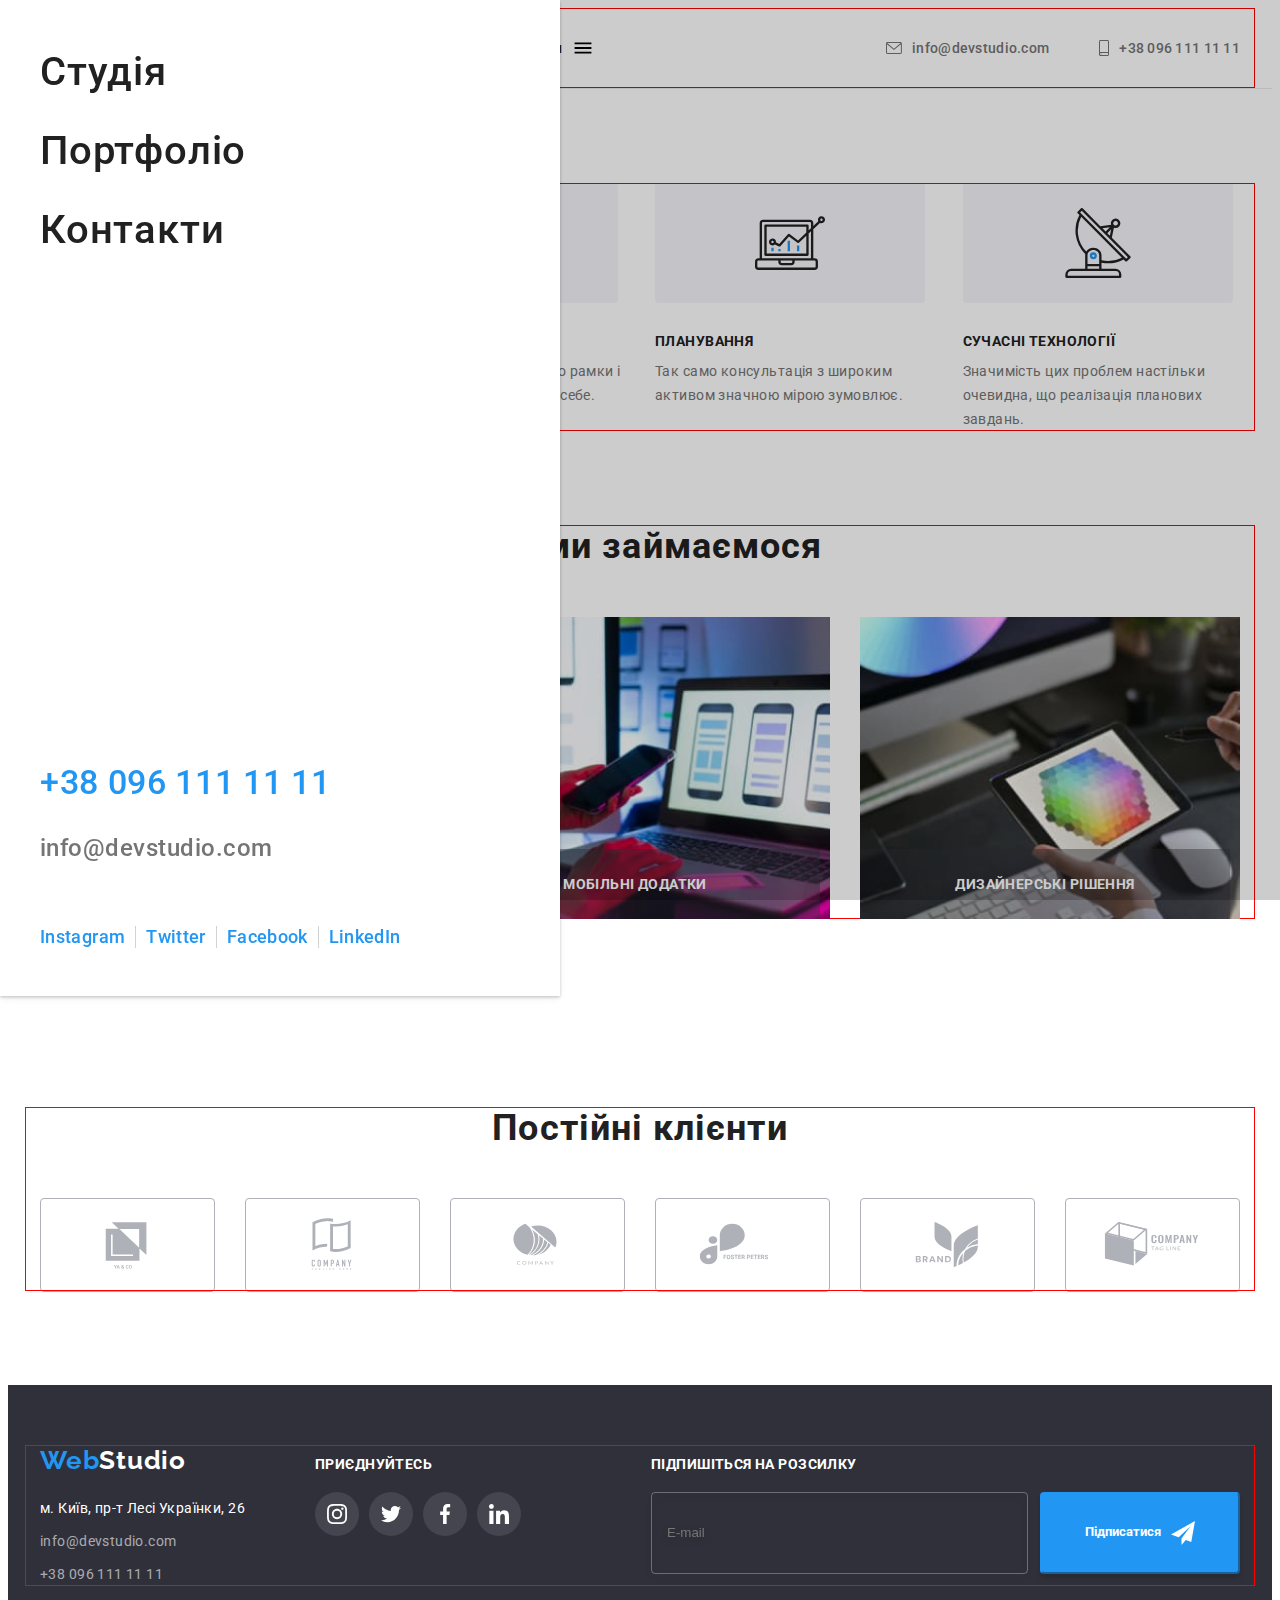
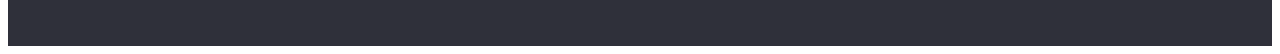
==== commit 125b8ade: "mobile menu" ====
--- a/index.html
+++ b/index.html
@@ -47,7 +47,11 @@
             </li>
           </ul>
         </nav>
-
+        <button class="menu-btn" type="button">
+          <svg width="40" height="40">
+            <use href="./images/symbol-defs.svg#icon-burger-menu"></use>
+          </svg>
+        </button>
         <ul class="contacts-list list">
           <li class="contacts-list__item">
             <a
@@ -785,7 +789,66 @@
         </form>
       </div>
     </div>
-
+    <!-- mobile menu -->
+    <div class="menu-overlay">
+      <div class="mobile-container">
+        <ul class="mobile-list list">
+          <li class="mobile-item mobile-item__nav">
+            <a href="" class="mobile-link mobile-link__nav link"
+              ><span>Студія</span></a
+            >
+          </li>
+          <li class="mobile-item mobile-item__nav">
+            <a href="" class="mobile-link mobile-link__nav link"
+              ><span>Портфоліо</span></a
+            >
+          </li>
+          <li class="mobile-item mobile-item__nav">
+            <a href="" class="mobile-link mobile-link__nav link"
+              ><span>Контакти</span></a
+            >
+          </li>
+        </ul>
+        <ul class="mobile-list mobile-list__contacts list">
+          <li class="mobile-item mobile-item__contacts">
+            <a
+              href="tel:+380961111111"
+              class="mobile-link mobile-link__contacts link"
+              ><span>+38 096 111 11 11</span></a
+            >
+          </li>
+          <li class="mobile-item mobile-item__contacts">
+            <a
+              href="mailto:info@devstudio.com"
+              class="mobile-link mobile-link__contacts link"
+              ><span>info@devstudio.com</span></a
+            >
+          </li>
+        </ul>
+        <ul class="mobile-list mobile-list__social list">
+          <li class="mobile-item mobile-item__social link">
+            <a lang="en" href="" class="mobile-link mobile-link__social link"
+              ><span>Instagram</span></a
+            >
+          </li>
+          <li class="mobile-item mobile-item__social link">
+            <a lang="en" href="" class="mobile-link mobile-link__social link"
+              ><span>Twitter</span></a
+            >
+          </li>
+          <li class="mobile-item mobile-item__social link">
+            <a lang="en" href="" class="mobile-link mobile-link__social link"
+              ><span>Facebook</span></a
+            >
+          </li>
+          <li class="mobile-item mobile-item__social link">
+            <a lang="en" href="" class="mobile-link mobile-link__social link"
+              ><span>LinkedIn</span></a
+            >
+          </li>
+        </ul>
+      </div>
+    </div>
     <script src="./js/modal.js"></script>
   </body>
 </html>
--- a/css/main.min.css
+++ b/css/main.min.css
@@ -1 +1 @@
-:root{--main-font: "Roboto", sans-serif;--secondary-font: "Raleway", sans-serif;--main-txt-cl: #757575;--accent-txt-cl: #2196f3;--title-txt-cl: #212121;--white-txt-cl: #ffffff;--footer-contacts-txt-cl: rgba(255, 255, 255, 0.6);--border-modal-btn-cl: rgba(0, 0, 0, 0.1);--border-modal-input-cl: rgba(33, 33, 33, 0.2);--portfolio-overlay-bg-cl: rgba(33, 150, 243, 0.9);--backdrop-bg-cl: rgba(0, 0, 0, 0.2);--footer-social-bg-cl: rgba(255, 255, 255, 0.1);--foter-subscribe-border-cl: rgba(255, 255, 255, 0.3);--client-icon-cl: #afb1b8;--gradient-linear-bg: rgba(47, 48, 58, 0.4);--dark-bg-cl: #2f303a;--light-bg-cl: #f5f4fa;--active-bg-btn-hero: #188ce8;--filter-btn-bg-cl: #f5f4fa;--portfolio-section-wrapper-cl: #eeeeee;--header-border-cl: #ececec;--btn-border-cl: transparent;--indent-header: 50px;--indent-main: 30px;--indent-btn: 8px;--items-characteristic-section: 4;--items-about-us: 3;--items-command: 4;--items-portfolio: 3;--animation-base: 250ms cubic-bezier(0.4, 0, 0.2, 1)}.visually-hidden{position:absolute;width:1px;height:1px;margin:-1px;border:0;padding:0;white-space:nowrap;-webkit-clip-path:inset(100%);clip-path:inset(100%);clip:rect(0 0 0 0);overflow:hidden}.page{font-family:var(--main-font);color:var(--main-txt-cl)}h1,h2,h3,h4,h5,h6,p{margin:0}.list{list-style:none;padding:0;margin:0}.link{text-decoration:none;color:currentColor}img{display:block}.btn{min-width:200px;min-height:50px;padding-top:10px;padding-right:32px;padding-bottom:10px;padding-left:32px;font-family:inherit;font-weight:700;line-height:1.875;color:var(--white-txt-cl);background-color:var(--accent-txt-cl);-webkit-box-shadow:0px 4px 4px rgba(0,0,0,.15);box-shadow:0px 4px 4px rgba(0,0,0,.15);border-radius:4px;border:var(--btn-border-cl);cursor:pointer;-webkit-transition:background-color var(--animation-base);transition:background-color var(--animation-base)}.btn:hover,.btn:focus{background-color:var(--active-bg-btn-hero)}.filter-btn{min-height:38px;padding-top:6px;padding-right:22px;padding-bottom:6px;padding-left:22px;font-family:inherit;font-weight:500;line-height:1.625;letter-spacing:.03em;color:var(--title-txt-cl);background-color:var(--filter-btn-bg-cl);border-radius:4px;border:var(--btn-border-cl);cursor:pointer;-webkit-transition:background-color var(--animation-base),-webkit-box-shadow var(--animation-base) color var(--animation-base);transition:background-color var(--animation-base),-webkit-box-shadow var(--animation-base) color var(--animation-base);transition:background-color var(--animation-base),box-shadow var(--animation-base) color var(--animation-base);transition:background-color var(--animation-base),box-shadow var(--animation-base) color var(--animation-base),-webkit-box-shadow var(--animation-base) color var(--animation-base)}.filter-btn:hover,.filter-btn:focus{color:var(--white-txt-cl);background-color:var(--active-bg-btn-hero);-webkit-box-shadow:0px 3px 1px rgba(0,0,0,.1),0px 1px 2px rgba(0,0,0,.08),0px 2px 2px rgba(0,0,0,.12);box-shadow:0px 3px 1px rgba(0,0,0,.1),0px 1px 2px rgba(0,0,0,.08),0px 2px 2px rgba(0,0,0,.12)}.filter-btn--current{color:var(--white-txt-cl);background-color:var(--accent-txt-cl)}.subscribe-btn{display:-webkit-box;display:-ms-flexbox;display:flex;-webkit-box-align:center;-ms-flex-align:center;align-items:center;-webkit-box-pack:center;-ms-flex-pack:center;justify-content:center;padding:10px;gap:10px;min-width:200px;min-height:50px;font-family:inherit;font-weight:700;line-height:1.875;color:var(--white-txt-cl);background-color:var(--accent-txt-cl);-webkit-box-shadow:0px 4px 4px rgba(0,0,0,.15);box-shadow:0px 4px 4px rgba(0,0,0,.15);border-radius:4px;border-color:var(--accent-txt-cl);cursor:pointer;-webkit-transition:background-color var(--animation-base);transition:background-color var(--animation-base)}.subscribe-btn:hover,.subscribe-btn:focus{background-color:var(--active-bg-btn-hero)}@media screen and (max-width: 1199px){.subscribe-btn{margin:0 auto}}.subscribe-btn__icon-send{fill:currentColor}.btn-close{position:absolute;top:8px;right:8px;display:-webkit-box;display:-ms-flexbox;display:flex;-webkit-box-align:center;-ms-flex-align:center;align-items:center;-webkit-box-pack:center;-ms-flex-pack:center;justify-content:center;padding:0;width:30px;height:30px;border-radius:50%;background:var(--white-txt-cl);border:1px solid var(--border-modal-btn-cl);cursor:pointer;-webkit-transition:color var(--animation-base);transition:color var(--animation-base)}.btn-close:hover,.btn-close:focus{color:var(--accent-txt-cl)}.btn-close__icon:hover,.btn-close__icon:focus{fill:currentColor}.submit-btn{margin-right:auto;margin-left:auto;display:-webkit-box;display:-ms-flexbox;display:flex;-webkit-box-align:center;-ms-flex-align:center;align-items:center;-webkit-box-pack:center;-ms-flex-pack:center;justify-content:center;min-width:200px;min-height:50px;padding:10px;font-family:inherit;font-weight:700;line-height:1.875;color:var(--white-txt-cl);background-color:var(--accent-txt-cl);-webkit-box-shadow:0px 4px 4px rgba(0,0,0,.15);box-shadow:0px 4px 4px rgba(0,0,0,.15);border-radius:4px;border:var(--btn-border-cl);cursor:pointer;-webkit-transition:background-color var(--animation-base);transition:background-color var(--animation-base)}.submit-btn:hover,.submit-btn:focus{background-color:var(--active-bg-btn-hero)}.card-set{display:-webkit-box;display:-ms-flexbox;display:flex;-ms-flex-wrap:wrap;flex-wrap:wrap;gap:var(--indent-main)}@media screen and (min-width: 480px){.characteristic-set__item{--items-characteristic-section: 1;-ms-flex-preferred-size:calc((100% - var(--indent-main)*(var(--items-characteristic-section) - 1))/var(--items-characteristic-section));flex-basis:calc((100% - var(--indent-main)*(var(--items-characteristic-section) - 1))/var(--items-characteristic-section))}}@media screen and (min-width: 768px){.characteristic-set__item{--items-characteristic-section: 2}}@media screen and (min-width: 1200px){.characteristic-set__item{--items-characteristic-section: 4}}.about-set{-ms-flex-preferred-size:calc((100% - var(--indent-main)*(var(--items-about-us) - 1))/var(--items-about-us));flex-basis:calc((100% - var(--indent-main)*(var(--items-about-us) - 1))/var(--items-about-us))}.command-card{-ms-flex-preferred-size:calc((100% - var(--indent-main)*(var(--items-command) - 1))/var(--items-command));flex-basis:calc((100% - var(--indent-main)*(var(--items-command) - 1))/var(--items-command))}.client-item{display:-webkit-box;display:-ms-flexbox;display:flex;-webkit-box-align:center;-ms-flex-align:center;align-items:center;-webkit-box-pack:center;-ms-flex-pack:center;justify-content:center;height:92px;--items-characteristic-section: 2;-ms-flex-preferred-size:calc((100% - var(--indent-main)*(var(--items-characteristic-section) - 1))/var(--items-characteristic-section));flex-basis:calc((100% - var(--indent-main)*(var(--items-characteristic-section) - 1))/var(--items-characteristic-section))}@media screen and (min-width: 768px){.client-item{--items-characteristic-section: 3}}@media screen and (min-width: 1200px){.client-item{--items-characteristic-section: 6}}.portfolio-items{-ms-flex-preferred-size:calc((100% - var(var(--indent-main))*(var(--items-portfolio) - 1))/var(--items-portfolio));flex-basis:calc((100% - var(var(--indent-main))*(var(--items-portfolio) - 1))/var(--items-portfolio));cursor:pointer}.btn-set{display:-webkit-box;display:-ms-flexbox;display:flex;gap:var(--indent-btn);-webkit-box-pack:center;-ms-flex-pack:center;justify-content:center;margin-bottom:50px}.section{padding-top:60px;padding-bottom:60px}@media screen and (min-width: 1200px){.section{padding-top:94px;padding-bottom:94px}}.container{padding-left:15px;padding-right:15px;margin-left:auto;margin-right:auto}@media screen and (min-width: 480px){.container{width:480px}}@media screen and (min-width: 768px){.container{width:768px}}@media screen and (min-width: 1200px){.container{width:1200px}}.title-section{font-weight:700;font-size:36px;line-height:1.1666666667;letter-spacing:.03em;color:var(--title-txt-cl);margin-bottom:30px;text-align:center}@media screen and (min-width: 1200px){.title-section{margin-bottom:50px}}.main-title{width:696px;font-weight:900;font-size:44px;line-height:1.3636363636;letter-spacing:.06em;margin-right:auto;margin-bottom:30px;margin-left:auto;text-transform:uppercase;color:var(--white-txt-cl)}.characteristic-set__title{text-align:center;font-weight:700;font-size:14px;line-height:1.1428571429;letter-spacing:.03em;text-transform:uppercase;color:var(--title-txt-cl)}.characteristic-set__title--below-indent{margin-bottom:10px}@media screen and (min-width: 768px){.characteristic-set__title{text-align:left}}.command-subtitle{font-weight:500;font-size:16px;line-height:1.1875;text-align:center;letter-spacing:.03em;color:var(--title-txt-cl)}.command-subtitle--indent-below{margin-bottom:10px}.subtitle-potfolio{font-weight:700;font-size:18px;line-height:2;letter-spacing:.06em;color:var(--title-txt-cl);margin-bottom:4px}.join-text{font-weight:700;font-size:14px;line-height:1.1428571429;letter-spacing:.03em;text-transform:uppercase;color:var(--white-txt-cl)}.join-text--indent-below{margin-bottom:20px}@media screen and (max-width: 1199px){.join-text{text-align:center}}.social-list{display:-webkit-box;display:-ms-flexbox;display:flex;gap:10px}.social-list--line-up{-webkit-box-align:center;-ms-flex-align:center;align-items:center;-webkit-box-pack:center;-ms-flex-pack:center;justify-content:center}.social-link{display:-webkit-box;display:-ms-flexbox;display:flex;-webkit-box-align:center;-ms-flex-align:center;align-items:center;-webkit-box-pack:center;-ms-flex-pack:center;justify-content:center;width:44px;height:44px;background-color:var(--white-txt-cl);border-radius:50%;-webkit-transition:background-color var(--animation-base),color var(--animation-base);transition:background-color var(--animation-base),color var(--animation-base)}.social-link:hover{background-color:var(--accent-txt-cl);color:var(--white-txt-cl)}.social-link:focus{background-color:var(--accent-txt-cl);color:var(--white-txt-cl)}.social-link__icon{fill:currentColor}.social-link--dark{background-color:var(--footer-social-bg-cl)}.social-link--white-base{color:var(--white-txt-cl)}.overlay-project{position:relative;overflow:hidden}.portfolio-overlay{position:absolute;display:-webkit-box;display:-ms-flexbox;display:flex;-webkit-box-align:center;-ms-flex-align:center;align-items:center;-webkit-box-pack:center;-ms-flex-pack:center;justify-content:center;width:100%;height:100%;top:0;left:0;background:var(--portfolio-overlay-bg-cl);-webkit-transform:translateY(100%);transform:translateY(100%);-webkit-transition:-webkit-transform var(--animation-base);transition:-webkit-transform var(--animation-base);transition:transform var(--animation-base);transition:transform var(--animation-base), -webkit-transform var(--animation-base);opacity:0}.portfolio-link:hover .portfolio-overlay,.portfolio-link:focus .portfolio-overlay{-webkit-transform:translateY(0%);transform:translateY(0%);opacity:1}.portfolio-overlay__text{font-size:18px;line-height:1.5555555556;letter-spacing:.03em;color:var(--white-txt-cl);padding-left:24px;padding-right:24px}.portfolio-desc{line-height:1.875;letter-spacing:.03em}.address__text{text-align:center;font-style:normal;font-size:14px;line-height:1.7142857143;letter-spacing:.03em;color:var(--white-txt-cl);margin-bottom:8px}@media screen and (max-width: 1199px){.address__text{text-align:center}}@media screen and (min-width: 1200px){.address__text{margin-bottom:9px}}.address__contacts{display:block;font-style:normal;font-size:14px;line-height:1.7142857143;letter-spacing:.03em;color:var(--footer-contacts-txt-cl)}.address__contacts--indent-below{margin-bottom:8px}@media screen and (min-width: 1200px){.address__contacts--indent-below{margin-bottom:9px}}@media screen and (max-width: 1199px){.address__contacts{text-align:center}}@media screen and (min-width: 1200px){.subscribe-container{margin-left:auto}}.subscribe-form{text-align:center}@media screen and (min-width: 1200px){.subscribe-form{display:-webkit-box;display:-ms-flexbox;display:flex;gap:12px}}.subscribe-input{display:inline-block;width:100%;min-height:50px;padding-top:15px;padding-left:15px;padding-bottom:15px;padding-left:15px;border:1px solid var(--foter-subscribe-border-cl);-webkit-filter:drop-shadow(0px 4px 4px rgba(0, 0, 0, 0.15));filter:drop-shadow(0px 4px 4px rgba(0, 0, 0, 0.15));border-radius:4px;outline:rgba(0,0,0,0);background-color:rgba(0,0,0,0);color:var(--white-txt-cl);-webkit-transition:color var(--animation-base),border-color var(--animation-base);transition:color var(--animation-base),border-color var(--animation-base)}.subscribe-input:focus{font-family:inherit;color:var(--white-txt-cl);border-color:var(--accent-txt-cl)}@media screen and (min-width: 768px)and (max-width: 1199px){.subscribe-input{width:450px}}@media screen and (min-width: 1200px){.subscribe-input{width:358px}}@media screen and (max-width: 1199px){.subscribe-input{margin-bottom:20px}}.modal-slogan{font-weight:700;font-size:20px;line-height:1.15;text-align:center;letter-spacing:.03em;color:var(--title-txt-cl);margin-bottom:12px}.register-form{text-align:center}.form-group{display:-webkit-box;display:-ms-flexbox;display:flex;-webkit-box-orient:vertical;-webkit-box-direction:normal;-ms-flex-direction:column;flex-direction:column;gap:10px;margin-bottom:20px}.register-wrap{position:relative;display:block}.register-text{display:block;text-align:left;font-size:12px;letter-spacing:.01em;line-height:1.1666666667;color:var(--main-txt-cl);margin-bottom:4px}.input-field,.textarea-field{width:100%;padding-top:12px;padding-right:12px;padding-bottom:12px;padding-left:42px;border:1px solid var(--border-modal-input-cl);border-radius:4px;font-size:12px;line-height:1.1666666667;letter-spacing:.01em;outline:rgba(0,0,0,0);-webkit-transition:border-color var(--animation-base);transition:border-color var(--animation-base)}.input-field:focus,.textarea-field:focus{border-color:var(--accent-txt-cl)}.textarea-field{resize:none;padding-right:16px;padding-left:16px}.textarea-field:focus{border-color:var(--accent-txt-cl)}.register-form-icon{position:absolute;top:50%;left:12px;-webkit-transition:fill var(--animation-base);transition:fill var(--animation-base)}.input-field:focus+.register-form-icon{fill:var(--accent-txt-cl)}.register-agreement{display:-webkit-box;display:-ms-flexbox;display:flex;-webkit-box-align:center;-ms-flex-align:center;align-items:center;-webkit-box-pack:center;-ms-flex-pack:center;justify-content:center;gap:7px;margin-bottom:30px}.register-agreement__text{font-size:12px;line-height:1.7142857143;letter-spacing:.03em}@media screen and (min-width: 1200px){.register-agreement__text{font-size:14}}.register-agreement__link{-webkit-text-decoration-line:underline;text-decoration-line:underline;text-underline-position:under;color:var(--accent-txt-cl)}.register-checkbox:checked+.register-icon .register-icon__uncheck{opacity:0;-webkit-transition:opacity var(--animation-base);transition:opacity var(--animation-base)}.register-icon__check{opacity:0;fill:var(--active-bg-btn-hero);-webkit-transition:opacity var(--animation-base);transition:opacity var(--animation-base)}.register-checkbox:checked+.register-icon .register-icon__check{opacity:1}.backdrop{position:fixed;top:0;left:0;width:100%;height:100%;background:var(--backdrop-bg-cl);opacity:1;-webkit-transition:opacity var(--animation-base),visibility var(--animation-base);transition:opacity var(--animation-base),visibility var(--animation-base)}.modal{position:absolute;top:50%;left:50%;min-width:450px;min-height:609px;padding:40px;background:var(--white-txt-cl);-webkit-box-shadow:0px 1px 3px rgba(0,0,0,.12),0px 1px 1px rgba(0,0,0,.14),0px 2px 1px rgba(0,0,0,.2);box-shadow:0px 1px 3px rgba(0,0,0,.12),0px 1px 1px rgba(0,0,0,.14),0px 2px 1px rgba(0,0,0,.2);border-radius:4px;-webkit-transform:translate(-50%, -50%) scale(1);transform:translate(-50%, -50%) scale(1);-webkit-transition:opacity var(--animation-base),-webkit-transform var(--animation-base);transition:opacity var(--animation-base),-webkit-transform var(--animation-base);transition:transform var(--animation-base),opacity var(--animation-base);transition:transform var(--animation-base),opacity var(--animation-base),-webkit-transform var(--animation-base)}.backdrop.is-hidden .modal{-webkit-transform:translate(-50%, -50%) scale(0.8);transform:translate(-50%, -50%) scale(0.8)}@media screen and (min-width: 1200px){.modal{min-width:528px;min-height:581px}}.backdrop.is-hidden{visibility:hidden;opacity:0;pointer-events:none}.logo{display:inline-block;font-family:var(--secondary-font);font-weight:700;font-size:24px;line-height:1.1666666667;letter-spacing:.03em;color:var(--accent-txt-cl);padding-top:16px;padding-bottom:16px}@media screen and (min-width: 768px){.logo{padding-top:26px;padding-bottom:26px}}@media screen and (min-width: 1200px){.logo{padding-top:24px;padding-bottom:25px;font-weight:700;font-size:26px;line-height:1.1923076923}}.logo__title--dark{color:var(--title-txt-cl)}.logo--right-indent{margin-right:auto}.logo__title--white{color:var(--white-txt-cl)}.header{border-bottom:1px solid var(--header-border-cl)}.header__container{display:-webkit-box;display:-ms-flexbox;display:flex;-webkit-box-align:center;-ms-flex-align:center;align-items:center}.contacts-list{margin-left:auto}@media screen and (max-width: 767px){.contacts-list{display:none}}@media screen and (min-width: 768px)and (max-width: 1199px){.contacts-list{display:-webkit-box;display:-ms-flexbox;display:flex;-ms-flex-wrap:wrap;flex-wrap:wrap;max-width:138px}}@media screen and (min-width: 1200px){.contacts-list{display:-webkit-box;display:-ms-flexbox;display:flex;gap:var(--indent-header)}}@media screen and (min-width: 768px)and (max-width: 1199px){.contacts-list__item:not(:last-child){margin-bottom:10px}}.contacts-list__link{display:-webkit-box;display:-ms-flexbox;display:flex;font-weight:500;font-size:12px;line-height:1.1666666667;letter-spacing:.02em;gap:10px;-webkit-box-align:center;-ms-flex-align:center;align-items:center;-webkit-box-pack:center;-ms-flex-pack:center;justify-content:center;-webkit-transition:color var(--animation-base);transition:color var(--animation-base)}.contacts-list__link:hover,.contacts-list__link:focus{color:var(--accent-txt-cl)}@media screen and (min-width: 1200px){.contacts-list__link{padding-top:32px;padding-bottom:32px;font-size:14px;line-height:1.1428571429}}.contacts-list__icon{fill:currentColor}.main-nav{display:-webkit-box;display:-ms-flexbox;display:flex}.site-nav{margin-left:88px;display:-webkit-box;display:-ms-flexbox;display:flex;gap:var(--indent-header)}@media screen and (max-width: 767px){.site-nav{display:none}}@media screen and (min-width: 1200px){.site-nav{margin-left:93px}}.site-nav__link{display:inline-block;color:var(--title-txt-cl);font-weight:500;font-size:14px;line-height:1.1428571429;letter-spacing:.02em;padding-top:32px;padding-bottom:32px;-webkit-transition:color var(--animation-base);transition:color var(--animation-base)}.site-nav__link:hover,.site-nav__link:focus{color:var(--accent-txt-cl)}.site-nav--current{position:relative;color:var(--accent-txt-cl)}.site-nav--current::after{position:absolute;bottom:0;left:0;content:"";display:block;width:100%;height:4px;background:var(--accent-txt-cl);border-radius:2px}.section-hero{max-width:1600px;margin-left:auto;margin-right:auto;background-color:var(--dark-bg-cl);background-image:-webkit-gradient(linear, left top, right top, from(var(--gradient-linear-bg)), to(var(--gradient-linear-bg))),url(../images/backgrounds/bg1.jpg);background-image:linear-gradient(to right, var(--gradient-linear-bg), var(--gradient-linear-bg)),url(../images/backgrounds/bg1.jpg);background-repeat:no-repeat;background-position:center;background-size:cover;text-align:center;padding-top:200px;padding-bottom:200px}.characteristic-set__contaniner{display:-webkit-box;display:-ms-flexbox;display:flex;-webkit-box-align:center;-ms-flex-align:center;align-items:center;-webkit-box-pack:center;-ms-flex-pack:center;justify-content:center;height:120px;background:var(--light-bg-cl);border-radius:4px}.characteristic-set__contaniner--below-indent{margin-bottom:30px}@media screen and (min-width: 480px){.characteristic-set__contaniner{max-width:450px}}@media screen and (min-width: 768px){.characteristic-set__contaniner{width:354px}}@media screen and (min-width: 1200px){.characteristic-set__contaniner{width:270px}}.characteristic-set__desc{font-size:14px;line-height:1.7142857143;letter-spacing:.03em}.about-section{padding-top:0}@media screen and (max-width: 1199px){.about-section{display:none}}.about-set__card{position:relative}.about-set__overlay{position:absolute;bottom:0;display:-webkit-box;display:-ms-flexbox;display:flex;-webkit-box-pack:center;-ms-flex-pack:center;justify-content:center;-webkit-box-align:center;-ms-flex-align:center;align-items:center;width:370px;height:70px;background-color:var(--gradient-linear-bg)}.about-set__text{font-weight:700;font-size:14px;line-height:1.1428571429;letter-spacing:.03em;text-transform:uppercase;color:var(--white-txt-cl)}.command-section{background-color:var(--light-bg-cl)}.command-wrapper{padding-top:30px;padding-right:5px;padding-bottom:30px;padding-left:5px;background:var(--white-txt-cl);-webkit-box-shadow:0px 1px 3px rgba(0,0,0,.12),0px 1px 1px rgba(0,0,0,.14),0px 2px 1px rgba(0,0,0,.2);box-shadow:0px 1px 3px rgba(0,0,0,.12),0px 1px 1px rgba(0,0,0,.14),0px 2px 1px rgba(0,0,0,.2);border-radius:0px 0px 4px 4px}.command-role{line-height:1.1875;text-align:center;letter-spacing:.03em;margin-bottom:16px}.command-role--indent-below{margin-bottom:16px}.portfolio-link{display:block;-webkit-transition:-webkit-box-shadow var(--animation-base);transition:-webkit-box-shadow var(--animation-base);transition:box-shadow var(--animation-base);transition:box-shadow var(--animation-base), -webkit-box-shadow var(--animation-base)}.portfolio-link:hover,.portfolio-link:focus{-webkit-box-shadow:0px 3px 1px rgba(0,0,0,.1),0px 1px 2px rgba(0,0,0,.08),0px 2px 2px rgba(0,0,0,.12);box-shadow:0px 3px 1px rgba(0,0,0,.1),0px 1px 2px rgba(0,0,0,.08),0px 2px 2px rgba(0,0,0,.12)}.portfolio-wrapper{padding-top:20px;padding-right:24px;padding-bottom:20px;padding-left:24px;background:var(--white-txt-cl);border:1px solid var(--portfolio-section-wrapper-cl);border-top:none}.client-link{display:-webkit-box;display:-ms-flexbox;display:flex;-webkit-box-align:center;-ms-flex-align:center;align-items:center;-webkit-box-pack:center;-ms-flex-pack:center;justify-content:center;height:92px;width:100%;border:1px solid var(--client-icon-cl);color:var(--client-icon-cl);border-radius:4px;-webkit-transition:color var(--animation-base),border var(--animation-base);transition:color var(--animation-base),border var(--animation-base)}.client-link:hover{color:var(--accent-txt-cl);border:1px solid var(--accent-txt-cl)}.client-link:focus{color:var(--accent-txt-cl);border:1px solid var(--accent-txt-cl)}.client-link__icon{fill:currentColor}.footer{background-color:var(--dark-bg-cl);padding-top:60px;padding-bottom:60px}@media screen and (min-width: 1200px){.footer__container{display:-webkit-box;display:-ms-flexbox;display:flex;-webkit-box-align:baseline;-ms-flex-align:baseline;align-items:baseline;gap:70px}}.footer__logo{margin-bottom:20px;padding-top:0;padding-right:0;padding-bottom:0;padding-left:0}@media screen and (max-width: 1199px){.footer__logo{display:block;text-align:center}}@media screen and (max-width: 1199px){.footer__contacts{margin-bottom:60px}}@media screen and (max-width: 1199px){.footer__socialmedia{margin-bottom:60px}}/*# sourceMappingURL=main.min.css.map */+:root{--main-font: "Roboto", sans-serif;--secondary-font: "Raleway", sans-serif;--main-txt-cl: #757575;--accent-txt-cl: #2196f3;--title-txt-cl: #212121;--white-txt-cl: #ffffff;--footer-contacts-txt-cl: rgba(255, 255, 255, 0.6);--border-modal-btn-cl: rgba(0, 0, 0, 0.1);--border-modal-input-cl: rgba(33, 33, 33, 0.2);--portfolio-overlay-bg-cl: rgba(33, 150, 243, 0.9);--backdrop-bg-cl: rgba(0, 0, 0, 0.2);--footer-social-bg-cl: rgba(255, 255, 255, 0.1);--foter-subscribe-border-cl: rgba(255, 255, 255, 0.3);--client-icon-cl: #afb1b8;--gradient-linear-bg: rgba(47, 48, 58, 0.4);--dark-bg-cl: #2f303a;--light-bg-cl: #f5f4fa;--active-bg-btn-hero: #188ce8;--filter-btn-bg-cl: #f5f4fa;--portfolio-section-wrapper-cl: #eeeeee;--header-border-cl: #ececec;--btn-border-cl: transparent;--indent-header: 50px;--indent-main: 30px;--indent-btn: 8px;--items-characteristic-section: 4;--items-about-us: 3;--items-command: 4;--items-portfolio: 3;--animation-base: 250ms cubic-bezier(0.4, 0, 0.2, 1)}.visually-hidden{position:absolute;width:1px;height:1px;margin:-1px;border:0;padding:0;white-space:nowrap;-webkit-clip-path:inset(100%);clip-path:inset(100%);clip:rect(0 0 0 0);overflow:hidden}.page{font-family:var(--main-font);color:var(--main-txt-cl)}h1,h2,h3,h4,h5,h6,p{margin:0}.list{list-style:none;padding:0;margin:0}.link{text-decoration:none;color:currentColor}img{display:block;width:100%;height:auto;-o-object-fit:cover;object-fit:cover;-o-object-position:center;object-position:center}.btn{min-width:200px;min-height:50px;padding-top:10px;padding-right:32px;padding-bottom:10px;padding-left:32px;font-family:inherit;font-weight:700;line-height:1.875;color:var(--white-txt-cl);background-color:var(--accent-txt-cl);-webkit-box-shadow:0px 4px 4px rgba(0,0,0,.15);box-shadow:0px 4px 4px rgba(0,0,0,.15);border-radius:4px;border:var(--btn-border-cl);cursor:pointer;-webkit-transition:background-color var(--animation-base);transition:background-color var(--animation-base)}.btn:hover,.btn:focus{background-color:var(--active-bg-btn-hero)}.btn-set{display:-webkit-box;display:-ms-flexbox;display:flex;gap:var(--indent-btn);-webkit-box-pack:center;-ms-flex-pack:center;justify-content:center;margin-bottom:50px}.filter-btn{min-height:38px;padding-top:6px;padding-right:22px;padding-bottom:6px;padding-left:22px;font-family:inherit;font-weight:500;line-height:1.625;letter-spacing:.03em;color:var(--title-txt-cl);background-color:var(--filter-btn-bg-cl);border-radius:4px;border:var(--btn-border-cl);cursor:pointer;-webkit-transition:background-color var(--animation-base),-webkit-box-shadow var(--animation-base) color var(--animation-base);transition:background-color var(--animation-base),-webkit-box-shadow var(--animation-base) color var(--animation-base);transition:background-color var(--animation-base),box-shadow var(--animation-base) color var(--animation-base);transition:background-color var(--animation-base),box-shadow var(--animation-base) color var(--animation-base),-webkit-box-shadow var(--animation-base) color var(--animation-base)}.filter-btn:hover,.filter-btn:focus{color:var(--white-txt-cl);background-color:var(--active-bg-btn-hero);-webkit-box-shadow:0px 3px 1px rgba(0,0,0,.1),0px 1px 2px rgba(0,0,0,.08),0px 2px 2px rgba(0,0,0,.12);box-shadow:0px 3px 1px rgba(0,0,0,.1),0px 1px 2px rgba(0,0,0,.08),0px 2px 2px rgba(0,0,0,.12)}.filter-btn--current{color:var(--white-txt-cl);background-color:var(--accent-txt-cl)}.filter-btn--width{min-width:125px}.subscribe-btn{display:-webkit-box;display:-ms-flexbox;display:flex;-webkit-box-align:center;-ms-flex-align:center;align-items:center;-webkit-box-pack:center;-ms-flex-pack:center;justify-content:center;padding:10px;gap:10px;min-width:200px;min-height:50px;font-family:inherit;font-weight:700;line-height:1.875;color:var(--white-txt-cl);background-color:var(--accent-txt-cl);-webkit-box-shadow:0px 4px 4px rgba(0,0,0,.15);box-shadow:0px 4px 4px rgba(0,0,0,.15);border-radius:4px;border-color:var(--accent-txt-cl);cursor:pointer;-webkit-transition:background-color var(--animation-base);transition:background-color var(--animation-base)}.subscribe-btn:hover,.subscribe-btn:focus{background-color:var(--active-bg-btn-hero)}@media screen and (max-width: 1199px){.subscribe-btn{margin:0 auto}}.subscribe-btn__icon-send{fill:currentColor}.btn-close{position:absolute;top:8px;right:8px;display:-webkit-box;display:-ms-flexbox;display:flex;-webkit-box-align:center;-ms-flex-align:center;align-items:center;-webkit-box-pack:center;-ms-flex-pack:center;justify-content:center;padding:0;width:30px;height:30px;border-radius:50%;background:var(--white-txt-cl);border:1px solid var(--border-modal-btn-cl);cursor:pointer;-webkit-transition:color var(--animation-base);transition:color var(--animation-base)}.btn-close:hover,.btn-close:focus{color:var(--accent-txt-cl)}.btn-close__icon:hover,.btn-close__icon:focus{fill:currentColor}.submit-btn{margin-right:auto;margin-left:auto;display:-webkit-box;display:-ms-flexbox;display:flex;-webkit-box-align:center;-ms-flex-align:center;align-items:center;-webkit-box-pack:center;-ms-flex-pack:center;justify-content:center;min-width:200px;min-height:50px;padding:10px;font-family:inherit;font-weight:700;line-height:1.875;color:var(--white-txt-cl);background-color:var(--accent-txt-cl);-webkit-box-shadow:0px 4px 4px rgba(0,0,0,.15);box-shadow:0px 4px 4px rgba(0,0,0,.15);border-radius:4px;border:var(--btn-border-cl);cursor:pointer;-webkit-transition:background-color var(--animation-base);transition:background-color var(--animation-base)}.submit-btn:hover,.submit-btn:focus{background-color:var(--active-bg-btn-hero)}.card-set{display:-webkit-box;display:-ms-flexbox;display:flex;-ms-flex-wrap:wrap;flex-wrap:wrap;gap:var(--indent-main)}@media screen and (min-width: 480px){.characteristic-set__item{--items-characteristic-section: 1;-ms-flex-preferred-size:calc((100% - var(--indent-main)*(var(--items-characteristic-section) - 1))/var(--items-characteristic-section));flex-basis:calc((100% - var(--indent-main)*(var(--items-characteristic-section) - 1))/var(--items-characteristic-section))}}@media screen and (min-width: 768px){.characteristic-set__item{--items-characteristic-section: 2}}@media screen and (min-width: 1200px){.characteristic-set__item{--items-characteristic-section: 4}}.about-set{-ms-flex-preferred-size:calc((100% - var(--indent-main)*(var(--items-about-us) - 1))/var(--items-about-us));flex-basis:calc((100% - var(--indent-main)*(var(--items-about-us) - 1))/var(--items-about-us))}.command-card{-ms-flex-preferred-size:calc((100% - var(--indent-main)*(var(--items-command) - 1))/var(--items-command));flex-basis:calc((100% - var(--indent-main)*(var(--items-command) - 1))/var(--items-command))}.client-item{display:-webkit-box;display:-ms-flexbox;display:flex;-webkit-box-align:center;-ms-flex-align:center;align-items:center;-webkit-box-pack:center;-ms-flex-pack:center;justify-content:center;height:92px;--items-characteristic-section: 2;-ms-flex-preferred-size:calc((100% - var(--indent-main)*(var(--items-characteristic-section) - 1))/var(--items-characteristic-section));flex-basis:calc((100% - var(--indent-main)*(var(--items-characteristic-section) - 1))/var(--items-characteristic-section))}@media screen and (min-width: 768px){.client-item{--items-characteristic-section: 3}}@media screen and (min-width: 1200px){.client-item{--items-characteristic-section: 6}}.portfolio-items{-ms-flex-preferred-size:calc((100% - var(var(--indent-main))*(var(--items-portfolio) - 1))/var(--items-portfolio));flex-basis:calc((100% - var(var(--indent-main))*(var(--items-portfolio) - 1))/var(--items-portfolio));cursor:pointer}.section{padding-top:60px;padding-bottom:60px}@media screen and (min-width: 1200px){.section{padding-top:94px;padding-bottom:94px}}.container{outline:1px solid red;outline-offset:-1px;padding-left:15px;padding-right:15px;margin-left:auto;margin-right:auto}@media screen and (min-width: 480px){.container{width:480px}}@media screen and (min-width: 768px){.container{width:768px}}@media screen and (min-width: 1200px){.container{width:1200px}}.title-section{font-weight:700;font-size:36px;line-height:1.1666666667;letter-spacing:.03em;color:var(--title-txt-cl);margin-bottom:30px;text-align:center}@media screen and (min-width: 1200px){.title-section{margin-bottom:50px}}.main-title{width:696px;font-weight:900;font-size:44px;line-height:1.3636363636;letter-spacing:.06em;margin-right:auto;margin-bottom:30px;margin-left:auto;text-transform:uppercase;color:var(--white-txt-cl)}.characteristic-set__title{text-align:center;font-weight:700;font-size:14px;line-height:1.1428571429;letter-spacing:.03em;text-transform:uppercase;color:var(--title-txt-cl)}.characteristic-set__title--below-indent{margin-bottom:10px}@media screen and (min-width: 768px){.characteristic-set__title{text-align:left}}.command-subtitle{font-weight:500;font-size:16px;line-height:1.1875;text-align:center;letter-spacing:.03em;color:var(--title-txt-cl)}.command-subtitle--indent-below{margin-bottom:10px}.subtitle-potfolio{font-weight:700;font-size:18px;line-height:2;letter-spacing:.06em;color:var(--title-txt-cl);margin-bottom:4px}.join-text{font-weight:700;font-size:14px;line-height:1.1428571429;letter-spacing:.03em;text-transform:uppercase;color:var(--white-txt-cl)}.join-text--indent-below{margin-bottom:20px}@media screen and (max-width: 1199px){.join-text{text-align:center}}.social-list{display:-webkit-box;display:-ms-flexbox;display:flex;gap:10px}.social-list--line-up{-webkit-box-align:center;-ms-flex-align:center;align-items:center;-webkit-box-pack:center;-ms-flex-pack:center;justify-content:center}.social-link{display:-webkit-box;display:-ms-flexbox;display:flex;-webkit-box-align:center;-ms-flex-align:center;align-items:center;-webkit-box-pack:center;-ms-flex-pack:center;justify-content:center;width:44px;height:44px;background-color:var(--white-txt-cl);border-radius:50%;-webkit-transition:background-color var(--animation-base),color var(--animation-base);transition:background-color var(--animation-base),color var(--animation-base)}.social-link:hover{background-color:var(--accent-txt-cl);color:var(--white-txt-cl)}.social-link:focus{background-color:var(--accent-txt-cl);color:var(--white-txt-cl)}.social-link__icon{fill:currentColor}.social-link--dark{background-color:var(--footer-social-bg-cl)}.social-link--white-base{color:var(--white-txt-cl)}.overlay-project{position:relative;overflow:hidden}.portfolio-overlay{position:absolute;display:-webkit-box;display:-ms-flexbox;display:flex;-webkit-box-align:center;-ms-flex-align:center;align-items:center;-webkit-box-pack:center;-ms-flex-pack:center;justify-content:center;width:100%;height:100%;top:0;left:0;background:var(--portfolio-overlay-bg-cl);-webkit-transform:translateY(100%);transform:translateY(100%);-webkit-transition:-webkit-transform var(--animation-base);transition:-webkit-transform var(--animation-base);transition:transform var(--animation-base);transition:transform var(--animation-base), -webkit-transform var(--animation-base);opacity:0}.portfolio-link:hover .portfolio-overlay,.portfolio-link:focus .portfolio-overlay{-webkit-transform:translateY(0%);transform:translateY(0%);opacity:1}.portfolio-overlay__text{font-size:18px;line-height:1.5555555556;letter-spacing:.03em;color:var(--white-txt-cl);padding-left:24px;padding-right:24px}.portfolio-desc{line-height:1.875;letter-spacing:.03em}.address__text{text-align:center;font-style:normal;font-size:14px;line-height:1.7142857143;letter-spacing:.03em;color:var(--white-txt-cl);margin-bottom:8px}@media screen and (max-width: 1199px){.address__text{text-align:center}}@media screen and (min-width: 1200px){.address__text{margin-bottom:9px}}.address__contacts{display:block;font-style:normal;font-size:14px;line-height:1.7142857143;letter-spacing:.03em;color:var(--footer-contacts-txt-cl)}.address__contacts--indent-below{margin-bottom:8px}@media screen and (min-width: 1200px){.address__contacts--indent-below{margin-bottom:9px}}@media screen and (max-width: 1199px){.address__contacts{text-align:center}}@media screen and (min-width: 1200px){.subscribe-container{margin-left:auto}}.subscribe-form{text-align:center}@media screen and (min-width: 1200px){.subscribe-form{display:-webkit-box;display:-ms-flexbox;display:flex;gap:12px}}.subscribe-input{display:inline-block;width:100%;min-height:50px;padding-top:15px;padding-left:15px;padding-bottom:15px;padding-left:15px;border:1px solid var(--foter-subscribe-border-cl);-webkit-filter:drop-shadow(0px 4px 4px rgba(0, 0, 0, 0.15));filter:drop-shadow(0px 4px 4px rgba(0, 0, 0, 0.15));border-radius:4px;outline:rgba(0,0,0,0);background-color:rgba(0,0,0,0);color:var(--white-txt-cl);-webkit-transition:color var(--animation-base),border-color var(--animation-base);transition:color var(--animation-base),border-color var(--animation-base)}.subscribe-input:focus{font-family:inherit;color:var(--white-txt-cl);border-color:var(--accent-txt-cl)}@media screen and (min-width: 768px)and (max-width: 1199px){.subscribe-input{width:450px}}@media screen and (min-width: 1200px){.subscribe-input{width:358px}}@media screen and (max-width: 1199px){.subscribe-input{margin-bottom:20px}}.modal-slogan{font-weight:700;font-size:20px;line-height:1.15;text-align:center;letter-spacing:.03em;color:var(--title-txt-cl);margin-bottom:12px}.register-form{text-align:center}.form-group{display:-webkit-box;display:-ms-flexbox;display:flex;-webkit-box-orient:vertical;-webkit-box-direction:normal;-ms-flex-direction:column;flex-direction:column;gap:10px;margin-bottom:20px}.register-wrap{position:relative;display:block}.register-text{display:block;text-align:left;font-size:12px;letter-spacing:.01em;line-height:1.1666666667;color:var(--main-txt-cl);margin-bottom:4px}.input-field,.textarea-field{width:100%;padding-top:12px;padding-right:12px;padding-bottom:12px;padding-left:42px;border:1px solid var(--border-modal-input-cl);border-radius:4px;font-size:12px;line-height:1.1666666667;letter-spacing:.01em;outline:rgba(0,0,0,0);-webkit-transition:border-color var(--animation-base);transition:border-color var(--animation-base)}.input-field:focus,.textarea-field:focus{border-color:var(--accent-txt-cl)}.textarea-field{resize:none;padding-right:16px;padding-left:16px}.textarea-field:focus{border-color:var(--accent-txt-cl)}.register-form-icon{position:absolute;top:50%;left:12px;-webkit-transition:fill var(--animation-base);transition:fill var(--animation-base)}.input-field:focus+.register-form-icon{fill:var(--accent-txt-cl)}.register-agreement{display:-webkit-box;display:-ms-flexbox;display:flex;-webkit-box-align:center;-ms-flex-align:center;align-items:center;-webkit-box-pack:center;-ms-flex-pack:center;justify-content:center;gap:7px;margin-bottom:30px}.register-agreement__text{font-size:12px;line-height:1.7142857143;letter-spacing:.03em}@media screen and (min-width: 1200px){.register-agreement__text{font-size:14}}.register-agreement__link{-webkit-text-decoration-line:underline;text-decoration-line:underline;text-underline-position:under;color:var(--accent-txt-cl)}.register-checkbox:checked+.register-icon .register-icon__uncheck{opacity:0;-webkit-transition:opacity var(--animation-base);transition:opacity var(--animation-base)}.register-icon__check{opacity:0;fill:var(--active-bg-btn-hero);-webkit-transition:opacity var(--animation-base);transition:opacity var(--animation-base)}.register-checkbox:checked+.register-icon .register-icon__check{opacity:1}.backdrop{position:fixed;top:0;left:0;width:100%;height:100%;background:var(--backdrop-bg-cl);opacity:1;-webkit-transition:opacity var(--animation-base),visibility var(--animation-base);transition:opacity var(--animation-base),visibility var(--animation-base)}.modal{position:absolute;top:50%;left:50%;min-width:450px;min-height:609px;padding:40px;background:var(--white-txt-cl);-webkit-box-shadow:0px 1px 3px rgba(0,0,0,.12),0px 1px 1px rgba(0,0,0,.14),0px 2px 1px rgba(0,0,0,.2);box-shadow:0px 1px 3px rgba(0,0,0,.12),0px 1px 1px rgba(0,0,0,.14),0px 2px 1px rgba(0,0,0,.2);border-radius:4px;-webkit-transform:translate(-50%, -50%) scale(1);transform:translate(-50%, -50%) scale(1);-webkit-transition:opacity var(--animation-base),-webkit-transform var(--animation-base);transition:opacity var(--animation-base),-webkit-transform var(--animation-base);transition:transform var(--animation-base),opacity var(--animation-base);transition:transform var(--animation-base),opacity var(--animation-base),-webkit-transform var(--animation-base)}.backdrop.is-hidden .modal{-webkit-transform:translate(-50%, -50%) scale(0.8);transform:translate(-50%, -50%) scale(0.8)}@media screen and (min-width: 1200px){.modal{min-width:528px;min-height:581px}}.backdrop.is-hidden{visibility:hidden;opacity:0;pointer-events:none}.logo{display:inline-block;font-family:var(--secondary-font);font-weight:700;font-size:24px;line-height:1.1666666667;letter-spacing:.03em;color:var(--accent-txt-cl);padding-top:16px;padding-bottom:16px}@media screen and (min-width: 768px){.logo{padding-top:26px;padding-bottom:26px}}@media screen and (min-width: 1200px){.logo{padding-top:24px;padding-bottom:25px;font-weight:700;font-size:26px;line-height:1.1923076923}}.logo__title--dark{color:var(--title-txt-cl)}.logo--right-indent{margin-right:auto}.logo__title--white{color:var(--white-txt-cl)}.menu-btn{display:-webkit-box;display:-ms-flexbox;display:flex;-webkit-box-align:center;-ms-flex-align:center;align-items:center;-webkit-box-pack:center;-ms-flex-pack:center;justify-content:center;width:40px;height:40px;background-color:rgba(0,0,0,0);border:none;cursor:pointer}.menu-overlay{position:fixed;top:0;left:0;z-index:100;width:100%;height:100%;background:var(--backdrop-bg-cl);opacity:1;-webkit-transition:opacity var(--animation-base),visibility var(--animation-base);transition:opacity var(--animation-base),visibility var(--animation-base)}.mobile-container{display:-webkit-box;display:-ms-flexbox;display:flex;-webkit-box-orient:vertical;-webkit-box-direction:normal;-ms-flex-direction:column;flex-direction:column;max-width:480px;height:100%;padding-top:48px;padding-right:40px;padding-bottom:48px;padding-left:40px;background:var(--white-txt-cl);-webkit-box-shadow:0px 4px 8px rgba(0,0,0,.04),0px 2px 4px rgba(0,0,0,.08),0px 1px 3px rgba(0,0,0,.16);box-shadow:0px 4px 8px rgba(0,0,0,.04),0px 2px 4px rgba(0,0,0,.08),0px 1px 3px rgba(0,0,0,.16)}.mobile-list:first-child{margin-bottom:auto}.mobile-list:nth-child(2){margin-bottom:64px}.mobile-list__social{display:-webkit-box;display:-ms-flexbox;display:flex;-webkit-box-orient:horizontal;-webkit-box-direction:normal;-ms-flex-direction:row;flex-direction:row;-ms-flex-wrap:wrap;flex-wrap:wrap;gap:10px}.mobile-item__social:not(:last-child) .mobile-link__social{display:-webkit-box;display:-ms-flexbox;display:flex;padding-right:10px;border-right:1px solid rgba(33,33,33,.2)}.mobile-link{color:var(--title-txt-cl);-webkit-transition:color var(--animation-base);transition:color var(--animation-base)}.mobile-link:hover,.mobile-link:focus{color:var(--accent-txt-cl)}.mobile-link__nav{font-weight:500;font-size:40px;line-height:1.175;letter-spacing:.02em}.mobile-item__nav:not(:last-child){margin-bottom:32px}.mobile-item__contacts:first-child .mobile-link__contacts{font-weight:500;font-size:34px;line-height:1.1764705882;letter-spacing:.02em;color:var(--accent-txt-cl)}.mobile-item__contacts:last-child .mobile-link__contacts{font-weight:500;font-size:24px;line-height:1.1666666667;letter-spacing:.02em;color:var(--main-txt-cl)}.mobile-link__contacts{-webkit-transition:color var(--animation-base);transition:color var(--animation-base)}.mobile-link__contacts:hover,.mobile-link__contacts:focus{color:var(--accent-txt-cl)}.mobile-item__contacts:first-child{margin-bottom:32px}.mobile-link__social{font-weight:500;font-size:18px;line-height:1.2222222222;letter-spacing:.02em;color:var(--accent-txt-cl)}.header{border-bottom:1px solid var(--header-border-cl)}.header__container{display:-webkit-box;display:-ms-flexbox;display:flex;-webkit-box-align:center;-ms-flex-align:center;align-items:center}.contacts-list{margin-left:auto;display:-webkit-box;display:-ms-flexbox;display:flex}@media screen and (max-width: 767px){.contacts-list{display:none}}@media screen and (min-width: 768px)and (max-width: 1199px){.contacts-list{-ms-flex-wrap:wrap;flex-wrap:wrap;max-width:138px}}@media screen and (min-width: 1200px){.contacts-list{gap:var(--indent-header)}}@media screen and (min-width: 768px)and (max-width: 1199px){.contacts-list__item:not(:last-child){margin-bottom:10px}}.contacts-list__link{display:-webkit-box;display:-ms-flexbox;display:flex;font-weight:500;font-size:12px;line-height:1.1666666667;letter-spacing:.02em;gap:10px;-webkit-box-align:center;-ms-flex-align:center;align-items:center;-webkit-box-pack:center;-ms-flex-pack:center;justify-content:center;-webkit-transition:color var(--animation-base);transition:color var(--animation-base)}.contacts-list__link:hover,.contacts-list__link:focus{color:var(--accent-txt-cl)}@media screen and (min-width: 1200px){.contacts-list__link{padding-top:32px;padding-bottom:32px;font-size:14px;line-height:1.1428571429}}.contacts-list__icon{fill:currentColor}.main-nav{display:-webkit-box;display:-ms-flexbox;display:flex}.site-nav{margin-left:88px;display:-webkit-box;display:-ms-flexbox;display:flex;gap:var(--indent-header)}@media screen and (max-width: 767px){.site-nav{display:none}}@media screen and (min-width: 1200px){.site-nav{margin-left:93px}}.site-nav__link{display:inline-block;color:var(--title-txt-cl);font-weight:500;font-size:14px;line-height:1.1428571429;letter-spacing:.02em;padding-top:32px;padding-bottom:32px;-webkit-transition:color var(--animation-base);transition:color var(--animation-base)}.site-nav__link:hover,.site-nav__link:focus{color:var(--accent-txt-cl)}.site-nav--current{position:relative;color:var(--accent-txt-cl)}.site-nav--current::after{position:absolute;bottom:0;left:0;content:"";display:block;width:100%;height:4px;background:var(--accent-txt-cl);border-radius:2px}.section-hero{max-width:1600px;margin-left:auto;margin-right:auto;background-color:var(--dark-bg-cl);background-image:-webkit-gradient(linear, left top, right top, from(var(--gradient-linear-bg)), to(var(--gradient-linear-bg))),url(../images/backgrounds/bg1.jpg);background-image:linear-gradient(to right, var(--gradient-linear-bg), var(--gradient-linear-bg)),url(../images/backgrounds/bg1.jpg);background-repeat:no-repeat;background-position:center;background-size:cover;text-align:center;padding-top:200px;padding-bottom:200px}.characteristic-set__contaniner{display:-webkit-box;display:-ms-flexbox;display:flex;-webkit-box-align:center;-ms-flex-align:center;align-items:center;-webkit-box-pack:center;-ms-flex-pack:center;justify-content:center;height:120px;background:var(--light-bg-cl);border-radius:4px}.characteristic-set__contaniner--below-indent{margin-bottom:30px}@media screen and (min-width: 480px){.characteristic-set__contaniner{max-width:450px}}@media screen and (min-width: 768px){.characteristic-set__contaniner{width:354px}}@media screen and (min-width: 1200px){.characteristic-set__contaniner{width:270px}}.characteristic-set__desc{font-size:14px;line-height:1.7142857143;letter-spacing:.03em}.about-section{padding-top:0}@media screen and (max-width: 1199px){.about-section{display:none}}.about-set__card{position:relative}.about-set__overlay{position:absolute;bottom:0;display:-webkit-box;display:-ms-flexbox;display:flex;-webkit-box-pack:center;-ms-flex-pack:center;justify-content:center;-webkit-box-align:center;-ms-flex-align:center;align-items:center;width:370px;height:70px;background-color:var(--gradient-linear-bg)}.about-set__text{font-weight:700;font-size:14px;line-height:1.1428571429;letter-spacing:.03em;text-transform:uppercase;color:var(--white-txt-cl)}.command-section{background-color:var(--light-bg-cl)}.command-wrapper{padding-top:30px;padding-right:5px;padding-bottom:30px;padding-left:5px;background:var(--white-txt-cl);-webkit-box-shadow:0px 1px 3px rgba(0,0,0,.12),0px 1px 1px rgba(0,0,0,.14),0px 2px 1px rgba(0,0,0,.2);box-shadow:0px 1px 3px rgba(0,0,0,.12),0px 1px 1px rgba(0,0,0,.14),0px 2px 1px rgba(0,0,0,.2);border-radius:0px 0px 4px 4px}.command-role{line-height:1.1875;text-align:center;letter-spacing:.03em;margin-bottom:16px}.command-role--indent-below{margin-bottom:16px}.portfolio-link{display:block;-webkit-transition:-webkit-box-shadow var(--animation-base);transition:-webkit-box-shadow var(--animation-base);transition:box-shadow var(--animation-base);transition:box-shadow var(--animation-base), -webkit-box-shadow var(--animation-base)}.portfolio-link:hover,.portfolio-link:focus{-webkit-box-shadow:0px 3px 1px rgba(0,0,0,.1),0px 1px 2px rgba(0,0,0,.08),0px 2px 2px rgba(0,0,0,.12);box-shadow:0px 3px 1px rgba(0,0,0,.1),0px 1px 2px rgba(0,0,0,.08),0px 2px 2px rgba(0,0,0,.12)}.portfolio-wrapper{padding-top:20px;padding-right:24px;padding-bottom:20px;padding-left:24px;background:var(--white-txt-cl);border:1px solid var(--portfolio-section-wrapper-cl);border-top:none}.client-link{display:-webkit-box;display:-ms-flexbox;display:flex;-webkit-box-align:center;-ms-flex-align:center;align-items:center;-webkit-box-pack:center;-ms-flex-pack:center;justify-content:center;height:92px;width:100%;border:1px solid var(--client-icon-cl);color:var(--client-icon-cl);border-radius:4px;-webkit-transition:color var(--animation-base),border var(--animation-base);transition:color var(--animation-base),border var(--animation-base)}.client-link:hover{color:var(--accent-txt-cl);border:1px solid var(--accent-txt-cl)}.client-link:focus{color:var(--accent-txt-cl);border:1px solid var(--accent-txt-cl)}.client-link__icon{fill:currentColor}.footer{background-color:var(--dark-bg-cl);padding-top:60px;padding-bottom:60px}@media screen and (min-width: 1200px){.footer__container{display:-webkit-box;display:-ms-flexbox;display:flex;-webkit-box-align:baseline;-ms-flex-align:baseline;align-items:baseline;gap:70px}}.footer__logo{margin-bottom:20px;padding-top:0;padding-right:0;padding-bottom:0;padding-left:0}@media screen and (max-width: 1199px){.footer__logo{display:block;text-align:center}}@media screen and (max-width: 1199px){.footer__contacts{margin-bottom:60px}}@media screen and (max-width: 1199px){.footer__socialmedia{margin-bottom:60px}}/*# sourceMappingURL=main.min.css.map */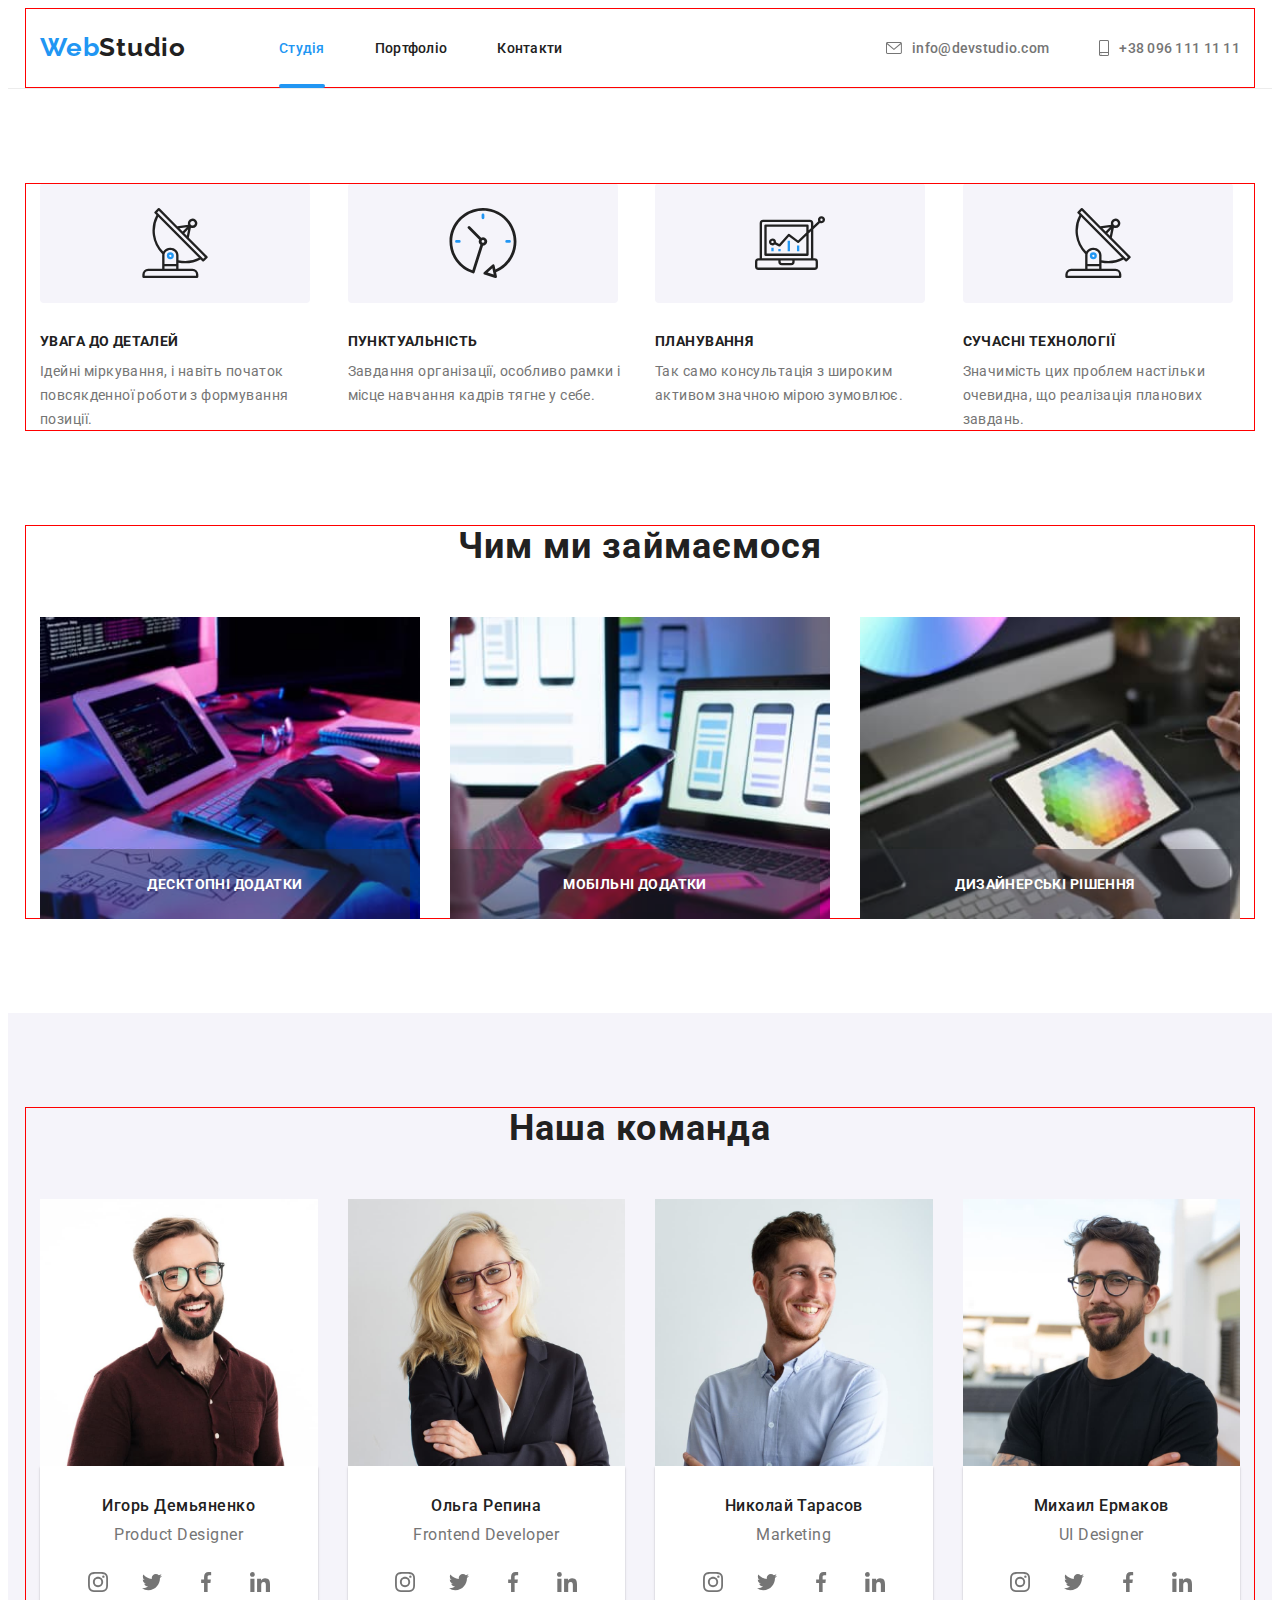
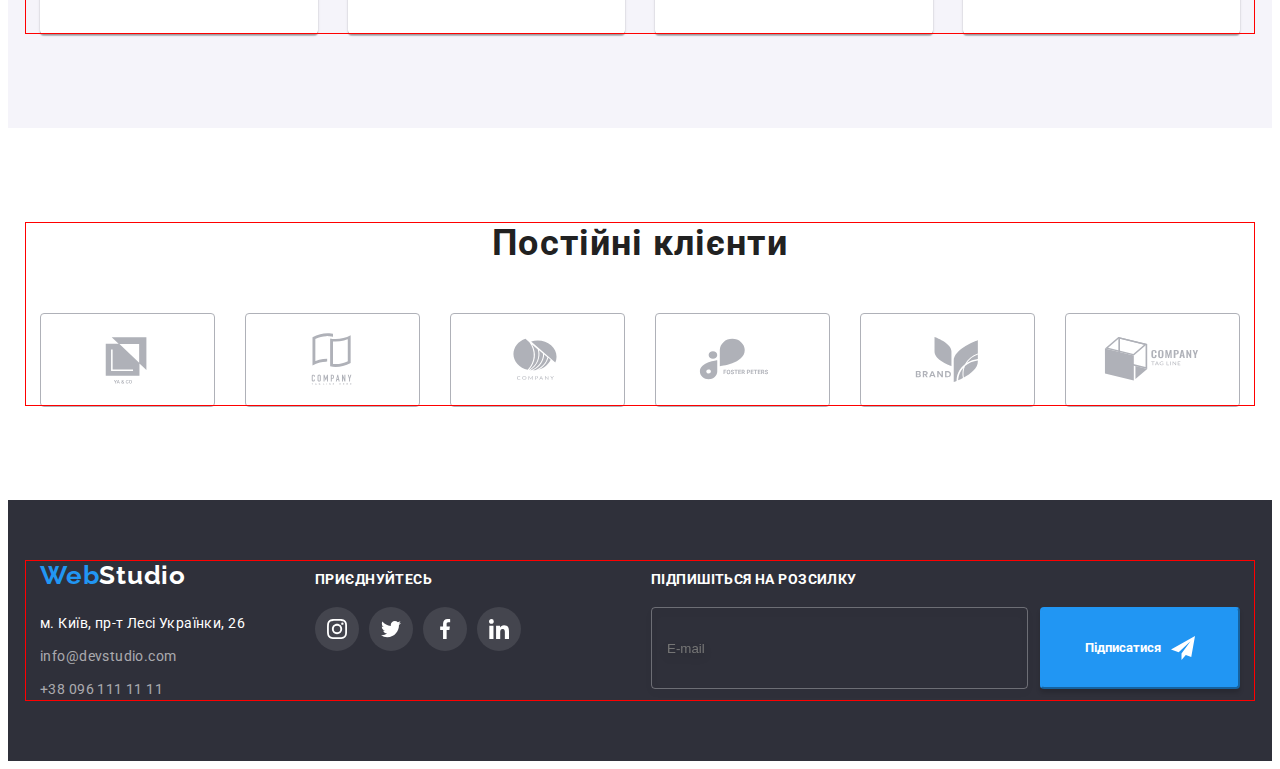
==== commit 9e8e3dcc: "burger-menu" ====
--- a/index.html
+++ b/index.html
@@ -47,7 +47,7 @@
             </li>
           </ul>
         </nav>
-        <button class="menu-btn" type="button">
+        <button class="menu-btn" type="button" data-menu-open>
           <svg width="40" height="40">
             <use href="./images/symbol-defs.svg#icon-burger-menu"></use>
           </svg>
@@ -213,7 +213,7 @@
         </div>
       </section>
       <!-- Command section-->
-      <!-- <section class="command-section section">
+      <section class="command-section section">
         <div class="container">
           <h2 class="title-section">Наша команда</h2>
           <ul class="command-set card-set list">
@@ -523,7 +523,7 @@
             </li>
           </ul>
         </div>
-      </section> -->
+      </section>
       <section class="client-section section">
         <div class="container">
           <h2 class="title-section">Постійні клієнти</h2>
@@ -790,9 +790,14 @@
       </div>
     </div>
     <!-- mobile menu -->
-    <div class="menu-overlay">
+    <div class="menu-overlay" data-menu>
       <div class="mobile-container">
-        <ul class="mobile-list list">
+        <button class="menu-close" type="button" data-menu-close>
+          <svg class="menu-close__icon" width="40" height="40">
+            <use href="./images/symbol-defs.svg#icon-burger-close"></use>
+          </svg>
+        </button>
+        <ul class="mobile-list mobile-list__nav list">
           <li class="mobile-item mobile-item__nav">
             <a href="" class="mobile-link mobile-link__nav link"
               ><span>Студія</span></a
@@ -850,5 +855,6 @@
       </div>
     </div>
     <script src="./js/modal.js"></script>
+    <script src="./js/menu.js"></script>
   </body>
 </html>
--- a/css/main.min.css
+++ b/css/main.min.css
@@ -1 +1 @@
-:root{--main-font: "Roboto", sans-serif;--secondary-font: "Raleway", sans-serif;--main-txt-cl: #757575;--accent-txt-cl: #2196f3;--title-txt-cl: #212121;--white-txt-cl: #ffffff;--footer-contacts-txt-cl: rgba(255, 255, 255, 0.6);--border-modal-btn-cl: rgba(0, 0, 0, 0.1);--border-modal-input-cl: rgba(33, 33, 33, 0.2);--portfolio-overlay-bg-cl: rgba(33, 150, 243, 0.9);--backdrop-bg-cl: rgba(0, 0, 0, 0.2);--footer-social-bg-cl: rgba(255, 255, 255, 0.1);--foter-subscribe-border-cl: rgba(255, 255, 255, 0.3);--client-icon-cl: #afb1b8;--gradient-linear-bg: rgba(47, 48, 58, 0.4);--dark-bg-cl: #2f303a;--light-bg-cl: #f5f4fa;--active-bg-btn-hero: #188ce8;--filter-btn-bg-cl: #f5f4fa;--portfolio-section-wrapper-cl: #eeeeee;--header-border-cl: #ececec;--btn-border-cl: transparent;--indent-header: 50px;--indent-main: 30px;--indent-btn: 8px;--items-characteristic-section: 4;--items-about-us: 3;--items-command: 4;--items-portfolio: 3;--animation-base: 250ms cubic-bezier(0.4, 0, 0.2, 1)}.visually-hidden{position:absolute;width:1px;height:1px;margin:-1px;border:0;padding:0;white-space:nowrap;-webkit-clip-path:inset(100%);clip-path:inset(100%);clip:rect(0 0 0 0);overflow:hidden}.page{font-family:var(--main-font);color:var(--main-txt-cl)}h1,h2,h3,h4,h5,h6,p{margin:0}.list{list-style:none;padding:0;margin:0}.link{text-decoration:none;color:currentColor}img{display:block;width:100%;height:auto;-o-object-fit:cover;object-fit:cover;-o-object-position:center;object-position:center}.btn{min-width:200px;min-height:50px;padding-top:10px;padding-right:32px;padding-bottom:10px;padding-left:32px;font-family:inherit;font-weight:700;line-height:1.875;color:var(--white-txt-cl);background-color:var(--accent-txt-cl);-webkit-box-shadow:0px 4px 4px rgba(0,0,0,.15);box-shadow:0px 4px 4px rgba(0,0,0,.15);border-radius:4px;border:var(--btn-border-cl);cursor:pointer;-webkit-transition:background-color var(--animation-base);transition:background-color var(--animation-base)}.btn:hover,.btn:focus{background-color:var(--active-bg-btn-hero)}.btn-set{display:-webkit-box;display:-ms-flexbox;display:flex;gap:var(--indent-btn);-webkit-box-pack:center;-ms-flex-pack:center;justify-content:center;margin-bottom:50px}.filter-btn{min-height:38px;padding-top:6px;padding-right:22px;padding-bottom:6px;padding-left:22px;font-family:inherit;font-weight:500;line-height:1.625;letter-spacing:.03em;color:var(--title-txt-cl);background-color:var(--filter-btn-bg-cl);border-radius:4px;border:var(--btn-border-cl);cursor:pointer;-webkit-transition:background-color var(--animation-base),-webkit-box-shadow var(--animation-base) color var(--animation-base);transition:background-color var(--animation-base),-webkit-box-shadow var(--animation-base) color var(--animation-base);transition:background-color var(--animation-base),box-shadow var(--animation-base) color var(--animation-base);transition:background-color var(--animation-base),box-shadow var(--animation-base) color var(--animation-base),-webkit-box-shadow var(--animation-base) color var(--animation-base)}.filter-btn:hover,.filter-btn:focus{color:var(--white-txt-cl);background-color:var(--active-bg-btn-hero);-webkit-box-shadow:0px 3px 1px rgba(0,0,0,.1),0px 1px 2px rgba(0,0,0,.08),0px 2px 2px rgba(0,0,0,.12);box-shadow:0px 3px 1px rgba(0,0,0,.1),0px 1px 2px rgba(0,0,0,.08),0px 2px 2px rgba(0,0,0,.12)}.filter-btn--current{color:var(--white-txt-cl);background-color:var(--accent-txt-cl)}.filter-btn--width{min-width:125px}.subscribe-btn{display:-webkit-box;display:-ms-flexbox;display:flex;-webkit-box-align:center;-ms-flex-align:center;align-items:center;-webkit-box-pack:center;-ms-flex-pack:center;justify-content:center;padding:10px;gap:10px;min-width:200px;min-height:50px;font-family:inherit;font-weight:700;line-height:1.875;color:var(--white-txt-cl);background-color:var(--accent-txt-cl);-webkit-box-shadow:0px 4px 4px rgba(0,0,0,.15);box-shadow:0px 4px 4px rgba(0,0,0,.15);border-radius:4px;border-color:var(--accent-txt-cl);cursor:pointer;-webkit-transition:background-color var(--animation-base);transition:background-color var(--animation-base)}.subscribe-btn:hover,.subscribe-btn:focus{background-color:var(--active-bg-btn-hero)}@media screen and (max-width: 1199px){.subscribe-btn{margin:0 auto}}.subscribe-btn__icon-send{fill:currentColor}.btn-close{position:absolute;top:8px;right:8px;display:-webkit-box;display:-ms-flexbox;display:flex;-webkit-box-align:center;-ms-flex-align:center;align-items:center;-webkit-box-pack:center;-ms-flex-pack:center;justify-content:center;padding:0;width:30px;height:30px;border-radius:50%;background:var(--white-txt-cl);border:1px solid var(--border-modal-btn-cl);cursor:pointer;-webkit-transition:color var(--animation-base);transition:color var(--animation-base)}.btn-close:hover,.btn-close:focus{color:var(--accent-txt-cl)}.btn-close__icon:hover,.btn-close__icon:focus{fill:currentColor}.submit-btn{margin-right:auto;margin-left:auto;display:-webkit-box;display:-ms-flexbox;display:flex;-webkit-box-align:center;-ms-flex-align:center;align-items:center;-webkit-box-pack:center;-ms-flex-pack:center;justify-content:center;min-width:200px;min-height:50px;padding:10px;font-family:inherit;font-weight:700;line-height:1.875;color:var(--white-txt-cl);background-color:var(--accent-txt-cl);-webkit-box-shadow:0px 4px 4px rgba(0,0,0,.15);box-shadow:0px 4px 4px rgba(0,0,0,.15);border-radius:4px;border:var(--btn-border-cl);cursor:pointer;-webkit-transition:background-color var(--animation-base);transition:background-color var(--animation-base)}.submit-btn:hover,.submit-btn:focus{background-color:var(--active-bg-btn-hero)}.card-set{display:-webkit-box;display:-ms-flexbox;display:flex;-ms-flex-wrap:wrap;flex-wrap:wrap;gap:var(--indent-main)}@media screen and (min-width: 480px){.characteristic-set__item{--items-characteristic-section: 1;-ms-flex-preferred-size:calc((100% - var(--indent-main)*(var(--items-characteristic-section) - 1))/var(--items-characteristic-section));flex-basis:calc((100% - var(--indent-main)*(var(--items-characteristic-section) - 1))/var(--items-characteristic-section))}}@media screen and (min-width: 768px){.characteristic-set__item{--items-characteristic-section: 2}}@media screen and (min-width: 1200px){.characteristic-set__item{--items-characteristic-section: 4}}.about-set{-ms-flex-preferred-size:calc((100% - var(--indent-main)*(var(--items-about-us) - 1))/var(--items-about-us));flex-basis:calc((100% - var(--indent-main)*(var(--items-about-us) - 1))/var(--items-about-us))}.command-card{-ms-flex-preferred-size:calc((100% - var(--indent-main)*(var(--items-command) - 1))/var(--items-command));flex-basis:calc((100% - var(--indent-main)*(var(--items-command) - 1))/var(--items-command))}.client-item{display:-webkit-box;display:-ms-flexbox;display:flex;-webkit-box-align:center;-ms-flex-align:center;align-items:center;-webkit-box-pack:center;-ms-flex-pack:center;justify-content:center;height:92px;--items-characteristic-section: 2;-ms-flex-preferred-size:calc((100% - var(--indent-main)*(var(--items-characteristic-section) - 1))/var(--items-characteristic-section));flex-basis:calc((100% - var(--indent-main)*(var(--items-characteristic-section) - 1))/var(--items-characteristic-section))}@media screen and (min-width: 768px){.client-item{--items-characteristic-section: 3}}@media screen and (min-width: 1200px){.client-item{--items-characteristic-section: 6}}.portfolio-items{-ms-flex-preferred-size:calc((100% - var(var(--indent-main))*(var(--items-portfolio) - 1))/var(--items-portfolio));flex-basis:calc((100% - var(var(--indent-main))*(var(--items-portfolio) - 1))/var(--items-portfolio));cursor:pointer}.section{padding-top:60px;padding-bottom:60px}@media screen and (min-width: 1200px){.section{padding-top:94px;padding-bottom:94px}}.container{outline:1px solid red;outline-offset:-1px;padding-left:15px;padding-right:15px;margin-left:auto;margin-right:auto}@media screen and (min-width: 480px){.container{width:480px}}@media screen and (min-width: 768px){.container{width:768px}}@media screen and (min-width: 1200px){.container{width:1200px}}.title-section{font-weight:700;font-size:36px;line-height:1.1666666667;letter-spacing:.03em;color:var(--title-txt-cl);margin-bottom:30px;text-align:center}@media screen and (min-width: 1200px){.title-section{margin-bottom:50px}}.main-title{width:696px;font-weight:900;font-size:44px;line-height:1.3636363636;letter-spacing:.06em;margin-right:auto;margin-bottom:30px;margin-left:auto;text-transform:uppercase;color:var(--white-txt-cl)}.characteristic-set__title{text-align:center;font-weight:700;font-size:14px;line-height:1.1428571429;letter-spacing:.03em;text-transform:uppercase;color:var(--title-txt-cl)}.characteristic-set__title--below-indent{margin-bottom:10px}@media screen and (min-width: 768px){.characteristic-set__title{text-align:left}}.command-subtitle{font-weight:500;font-size:16px;line-height:1.1875;text-align:center;letter-spacing:.03em;color:var(--title-txt-cl)}.command-subtitle--indent-below{margin-bottom:10px}.subtitle-potfolio{font-weight:700;font-size:18px;line-height:2;letter-spacing:.06em;color:var(--title-txt-cl);margin-bottom:4px}.join-text{font-weight:700;font-size:14px;line-height:1.1428571429;letter-spacing:.03em;text-transform:uppercase;color:var(--white-txt-cl)}.join-text--indent-below{margin-bottom:20px}@media screen and (max-width: 1199px){.join-text{text-align:center}}.social-list{display:-webkit-box;display:-ms-flexbox;display:flex;gap:10px}.social-list--line-up{-webkit-box-align:center;-ms-flex-align:center;align-items:center;-webkit-box-pack:center;-ms-flex-pack:center;justify-content:center}.social-link{display:-webkit-box;display:-ms-flexbox;display:flex;-webkit-box-align:center;-ms-flex-align:center;align-items:center;-webkit-box-pack:center;-ms-flex-pack:center;justify-content:center;width:44px;height:44px;background-color:var(--white-txt-cl);border-radius:50%;-webkit-transition:background-color var(--animation-base),color var(--animation-base);transition:background-color var(--animation-base),color var(--animation-base)}.social-link:hover{background-color:var(--accent-txt-cl);color:var(--white-txt-cl)}.social-link:focus{background-color:var(--accent-txt-cl);color:var(--white-txt-cl)}.social-link__icon{fill:currentColor}.social-link--dark{background-color:var(--footer-social-bg-cl)}.social-link--white-base{color:var(--white-txt-cl)}.overlay-project{position:relative;overflow:hidden}.portfolio-overlay{position:absolute;display:-webkit-box;display:-ms-flexbox;display:flex;-webkit-box-align:center;-ms-flex-align:center;align-items:center;-webkit-box-pack:center;-ms-flex-pack:center;justify-content:center;width:100%;height:100%;top:0;left:0;background:var(--portfolio-overlay-bg-cl);-webkit-transform:translateY(100%);transform:translateY(100%);-webkit-transition:-webkit-transform var(--animation-base);transition:-webkit-transform var(--animation-base);transition:transform var(--animation-base);transition:transform var(--animation-base), -webkit-transform var(--animation-base);opacity:0}.portfolio-link:hover .portfolio-overlay,.portfolio-link:focus .portfolio-overlay{-webkit-transform:translateY(0%);transform:translateY(0%);opacity:1}.portfolio-overlay__text{font-size:18px;line-height:1.5555555556;letter-spacing:.03em;color:var(--white-txt-cl);padding-left:24px;padding-right:24px}.portfolio-desc{line-height:1.875;letter-spacing:.03em}.address__text{text-align:center;font-style:normal;font-size:14px;line-height:1.7142857143;letter-spacing:.03em;color:var(--white-txt-cl);margin-bottom:8px}@media screen and (max-width: 1199px){.address__text{text-align:center}}@media screen and (min-width: 1200px){.address__text{margin-bottom:9px}}.address__contacts{display:block;font-style:normal;font-size:14px;line-height:1.7142857143;letter-spacing:.03em;color:var(--footer-contacts-txt-cl)}.address__contacts--indent-below{margin-bottom:8px}@media screen and (min-width: 1200px){.address__contacts--indent-below{margin-bottom:9px}}@media screen and (max-width: 1199px){.address__contacts{text-align:center}}@media screen and (min-width: 1200px){.subscribe-container{margin-left:auto}}.subscribe-form{text-align:center}@media screen and (min-width: 1200px){.subscribe-form{display:-webkit-box;display:-ms-flexbox;display:flex;gap:12px}}.subscribe-input{display:inline-block;width:100%;min-height:50px;padding-top:15px;padding-left:15px;padding-bottom:15px;padding-left:15px;border:1px solid var(--foter-subscribe-border-cl);-webkit-filter:drop-shadow(0px 4px 4px rgba(0, 0, 0, 0.15));filter:drop-shadow(0px 4px 4px rgba(0, 0, 0, 0.15));border-radius:4px;outline:rgba(0,0,0,0);background-color:rgba(0,0,0,0);color:var(--white-txt-cl);-webkit-transition:color var(--animation-base),border-color var(--animation-base);transition:color var(--animation-base),border-color var(--animation-base)}.subscribe-input:focus{font-family:inherit;color:var(--white-txt-cl);border-color:var(--accent-txt-cl)}@media screen and (min-width: 768px)and (max-width: 1199px){.subscribe-input{width:450px}}@media screen and (min-width: 1200px){.subscribe-input{width:358px}}@media screen and (max-width: 1199px){.subscribe-input{margin-bottom:20px}}.modal-slogan{font-weight:700;font-size:20px;line-height:1.15;text-align:center;letter-spacing:.03em;color:var(--title-txt-cl);margin-bottom:12px}.register-form{text-align:center}.form-group{display:-webkit-box;display:-ms-flexbox;display:flex;-webkit-box-orient:vertical;-webkit-box-direction:normal;-ms-flex-direction:column;flex-direction:column;gap:10px;margin-bottom:20px}.register-wrap{position:relative;display:block}.register-text{display:block;text-align:left;font-size:12px;letter-spacing:.01em;line-height:1.1666666667;color:var(--main-txt-cl);margin-bottom:4px}.input-field,.textarea-field{width:100%;padding-top:12px;padding-right:12px;padding-bottom:12px;padding-left:42px;border:1px solid var(--border-modal-input-cl);border-radius:4px;font-size:12px;line-height:1.1666666667;letter-spacing:.01em;outline:rgba(0,0,0,0);-webkit-transition:border-color var(--animation-base);transition:border-color var(--animation-base)}.input-field:focus,.textarea-field:focus{border-color:var(--accent-txt-cl)}.textarea-field{resize:none;padding-right:16px;padding-left:16px}.textarea-field:focus{border-color:var(--accent-txt-cl)}.register-form-icon{position:absolute;top:50%;left:12px;-webkit-transition:fill var(--animation-base);transition:fill var(--animation-base)}.input-field:focus+.register-form-icon{fill:var(--accent-txt-cl)}.register-agreement{display:-webkit-box;display:-ms-flexbox;display:flex;-webkit-box-align:center;-ms-flex-align:center;align-items:center;-webkit-box-pack:center;-ms-flex-pack:center;justify-content:center;gap:7px;margin-bottom:30px}.register-agreement__text{font-size:12px;line-height:1.7142857143;letter-spacing:.03em}@media screen and (min-width: 1200px){.register-agreement__text{font-size:14}}.register-agreement__link{-webkit-text-decoration-line:underline;text-decoration-line:underline;text-underline-position:under;color:var(--accent-txt-cl)}.register-checkbox:checked+.register-icon .register-icon__uncheck{opacity:0;-webkit-transition:opacity var(--animation-base);transition:opacity var(--animation-base)}.register-icon__check{opacity:0;fill:var(--active-bg-btn-hero);-webkit-transition:opacity var(--animation-base);transition:opacity var(--animation-base)}.register-checkbox:checked+.register-icon .register-icon__check{opacity:1}.backdrop{position:fixed;top:0;left:0;width:100%;height:100%;background:var(--backdrop-bg-cl);opacity:1;-webkit-transition:opacity var(--animation-base),visibility var(--animation-base);transition:opacity var(--animation-base),visibility var(--animation-base)}.modal{position:absolute;top:50%;left:50%;min-width:450px;min-height:609px;padding:40px;background:var(--white-txt-cl);-webkit-box-shadow:0px 1px 3px rgba(0,0,0,.12),0px 1px 1px rgba(0,0,0,.14),0px 2px 1px rgba(0,0,0,.2);box-shadow:0px 1px 3px rgba(0,0,0,.12),0px 1px 1px rgba(0,0,0,.14),0px 2px 1px rgba(0,0,0,.2);border-radius:4px;-webkit-transform:translate(-50%, -50%) scale(1);transform:translate(-50%, -50%) scale(1);-webkit-transition:opacity var(--animation-base),-webkit-transform var(--animation-base);transition:opacity var(--animation-base),-webkit-transform var(--animation-base);transition:transform var(--animation-base),opacity var(--animation-base);transition:transform var(--animation-base),opacity var(--animation-base),-webkit-transform var(--animation-base)}.backdrop.is-hidden .modal{-webkit-transform:translate(-50%, -50%) scale(0.8);transform:translate(-50%, -50%) scale(0.8)}@media screen and (min-width: 1200px){.modal{min-width:528px;min-height:581px}}.backdrop.is-hidden{visibility:hidden;opacity:0;pointer-events:none}.logo{display:inline-block;font-family:var(--secondary-font);font-weight:700;font-size:24px;line-height:1.1666666667;letter-spacing:.03em;color:var(--accent-txt-cl);padding-top:16px;padding-bottom:16px}@media screen and (min-width: 768px){.logo{padding-top:26px;padding-bottom:26px}}@media screen and (min-width: 1200px){.logo{padding-top:24px;padding-bottom:25px;font-weight:700;font-size:26px;line-height:1.1923076923}}.logo__title--dark{color:var(--title-txt-cl)}.logo--right-indent{margin-right:auto}.logo__title--white{color:var(--white-txt-cl)}.menu-btn{display:-webkit-box;display:-ms-flexbox;display:flex;-webkit-box-align:center;-ms-flex-align:center;align-items:center;-webkit-box-pack:center;-ms-flex-pack:center;justify-content:center;width:40px;height:40px;background-color:rgba(0,0,0,0);border:none;cursor:pointer}.menu-overlay{position:fixed;top:0;left:0;z-index:100;width:100%;height:100%;background:var(--backdrop-bg-cl);opacity:1;-webkit-transition:opacity var(--animation-base),visibility var(--animation-base);transition:opacity var(--animation-base),visibility var(--animation-base)}.mobile-container{display:-webkit-box;display:-ms-flexbox;display:flex;-webkit-box-orient:vertical;-webkit-box-direction:normal;-ms-flex-direction:column;flex-direction:column;max-width:480px;height:100%;padding-top:48px;padding-right:40px;padding-bottom:48px;padding-left:40px;background:var(--white-txt-cl);-webkit-box-shadow:0px 4px 8px rgba(0,0,0,.04),0px 2px 4px rgba(0,0,0,.08),0px 1px 3px rgba(0,0,0,.16);box-shadow:0px 4px 8px rgba(0,0,0,.04),0px 2px 4px rgba(0,0,0,.08),0px 1px 3px rgba(0,0,0,.16)}.mobile-list:first-child{margin-bottom:auto}.mobile-list:nth-child(2){margin-bottom:64px}.mobile-list__social{display:-webkit-box;display:-ms-flexbox;display:flex;-webkit-box-orient:horizontal;-webkit-box-direction:normal;-ms-flex-direction:row;flex-direction:row;-ms-flex-wrap:wrap;flex-wrap:wrap;gap:10px}.mobile-item__social:not(:last-child) .mobile-link__social{display:-webkit-box;display:-ms-flexbox;display:flex;padding-right:10px;border-right:1px solid rgba(33,33,33,.2)}.mobile-link{color:var(--title-txt-cl);-webkit-transition:color var(--animation-base);transition:color var(--animation-base)}.mobile-link:hover,.mobile-link:focus{color:var(--accent-txt-cl)}.mobile-link__nav{font-weight:500;font-size:40px;line-height:1.175;letter-spacing:.02em}.mobile-item__nav:not(:last-child){margin-bottom:32px}.mobile-item__contacts:first-child .mobile-link__contacts{font-weight:500;font-size:34px;line-height:1.1764705882;letter-spacing:.02em;color:var(--accent-txt-cl)}.mobile-item__contacts:last-child .mobile-link__contacts{font-weight:500;font-size:24px;line-height:1.1666666667;letter-spacing:.02em;color:var(--main-txt-cl)}.mobile-link__contacts{-webkit-transition:color var(--animation-base);transition:color var(--animation-base)}.mobile-link__contacts:hover,.mobile-link__contacts:focus{color:var(--accent-txt-cl)}.mobile-item__contacts:first-child{margin-bottom:32px}.mobile-link__social{font-weight:500;font-size:18px;line-height:1.2222222222;letter-spacing:.02em;color:var(--accent-txt-cl)}.header{border-bottom:1px solid var(--header-border-cl)}.header__container{display:-webkit-box;display:-ms-flexbox;display:flex;-webkit-box-align:center;-ms-flex-align:center;align-items:center}.contacts-list{margin-left:auto;display:-webkit-box;display:-ms-flexbox;display:flex}@media screen and (max-width: 767px){.contacts-list{display:none}}@media screen and (min-width: 768px)and (max-width: 1199px){.contacts-list{-ms-flex-wrap:wrap;flex-wrap:wrap;max-width:138px}}@media screen and (min-width: 1200px){.contacts-list{gap:var(--indent-header)}}@media screen and (min-width: 768px)and (max-width: 1199px){.contacts-list__item:not(:last-child){margin-bottom:10px}}.contacts-list__link{display:-webkit-box;display:-ms-flexbox;display:flex;font-weight:500;font-size:12px;line-height:1.1666666667;letter-spacing:.02em;gap:10px;-webkit-box-align:center;-ms-flex-align:center;align-items:center;-webkit-box-pack:center;-ms-flex-pack:center;justify-content:center;-webkit-transition:color var(--animation-base);transition:color var(--animation-base)}.contacts-list__link:hover,.contacts-list__link:focus{color:var(--accent-txt-cl)}@media screen and (min-width: 1200px){.contacts-list__link{padding-top:32px;padding-bottom:32px;font-size:14px;line-height:1.1428571429}}.contacts-list__icon{fill:currentColor}.main-nav{display:-webkit-box;display:-ms-flexbox;display:flex}.site-nav{margin-left:88px;display:-webkit-box;display:-ms-flexbox;display:flex;gap:var(--indent-header)}@media screen and (max-width: 767px){.site-nav{display:none}}@media screen and (min-width: 1200px){.site-nav{margin-left:93px}}.site-nav__link{display:inline-block;color:var(--title-txt-cl);font-weight:500;font-size:14px;line-height:1.1428571429;letter-spacing:.02em;padding-top:32px;padding-bottom:32px;-webkit-transition:color var(--animation-base);transition:color var(--animation-base)}.site-nav__link:hover,.site-nav__link:focus{color:var(--accent-txt-cl)}.site-nav--current{position:relative;color:var(--accent-txt-cl)}.site-nav--current::after{position:absolute;bottom:0;left:0;content:"";display:block;width:100%;height:4px;background:var(--accent-txt-cl);border-radius:2px}.section-hero{max-width:1600px;margin-left:auto;margin-right:auto;background-color:var(--dark-bg-cl);background-image:-webkit-gradient(linear, left top, right top, from(var(--gradient-linear-bg)), to(var(--gradient-linear-bg))),url(../images/backgrounds/bg1.jpg);background-image:linear-gradient(to right, var(--gradient-linear-bg), var(--gradient-linear-bg)),url(../images/backgrounds/bg1.jpg);background-repeat:no-repeat;background-position:center;background-size:cover;text-align:center;padding-top:200px;padding-bottom:200px}.characteristic-set__contaniner{display:-webkit-box;display:-ms-flexbox;display:flex;-webkit-box-align:center;-ms-flex-align:center;align-items:center;-webkit-box-pack:center;-ms-flex-pack:center;justify-content:center;height:120px;background:var(--light-bg-cl);border-radius:4px}.characteristic-set__contaniner--below-indent{margin-bottom:30px}@media screen and (min-width: 480px){.characteristic-set__contaniner{max-width:450px}}@media screen and (min-width: 768px){.characteristic-set__contaniner{width:354px}}@media screen and (min-width: 1200px){.characteristic-set__contaniner{width:270px}}.characteristic-set__desc{font-size:14px;line-height:1.7142857143;letter-spacing:.03em}.about-section{padding-top:0}@media screen and (max-width: 1199px){.about-section{display:none}}.about-set__card{position:relative}.about-set__overlay{position:absolute;bottom:0;display:-webkit-box;display:-ms-flexbox;display:flex;-webkit-box-pack:center;-ms-flex-pack:center;justify-content:center;-webkit-box-align:center;-ms-flex-align:center;align-items:center;width:370px;height:70px;background-color:var(--gradient-linear-bg)}.about-set__text{font-weight:700;font-size:14px;line-height:1.1428571429;letter-spacing:.03em;text-transform:uppercase;color:var(--white-txt-cl)}.command-section{background-color:var(--light-bg-cl)}.command-wrapper{padding-top:30px;padding-right:5px;padding-bottom:30px;padding-left:5px;background:var(--white-txt-cl);-webkit-box-shadow:0px 1px 3px rgba(0,0,0,.12),0px 1px 1px rgba(0,0,0,.14),0px 2px 1px rgba(0,0,0,.2);box-shadow:0px 1px 3px rgba(0,0,0,.12),0px 1px 1px rgba(0,0,0,.14),0px 2px 1px rgba(0,0,0,.2);border-radius:0px 0px 4px 4px}.command-role{line-height:1.1875;text-align:center;letter-spacing:.03em;margin-bottom:16px}.command-role--indent-below{margin-bottom:16px}.portfolio-link{display:block;-webkit-transition:-webkit-box-shadow var(--animation-base);transition:-webkit-box-shadow var(--animation-base);transition:box-shadow var(--animation-base);transition:box-shadow var(--animation-base), -webkit-box-shadow var(--animation-base)}.portfolio-link:hover,.portfolio-link:focus{-webkit-box-shadow:0px 3px 1px rgba(0,0,0,.1),0px 1px 2px rgba(0,0,0,.08),0px 2px 2px rgba(0,0,0,.12);box-shadow:0px 3px 1px rgba(0,0,0,.1),0px 1px 2px rgba(0,0,0,.08),0px 2px 2px rgba(0,0,0,.12)}.portfolio-wrapper{padding-top:20px;padding-right:24px;padding-bottom:20px;padding-left:24px;background:var(--white-txt-cl);border:1px solid var(--portfolio-section-wrapper-cl);border-top:none}.client-link{display:-webkit-box;display:-ms-flexbox;display:flex;-webkit-box-align:center;-ms-flex-align:center;align-items:center;-webkit-box-pack:center;-ms-flex-pack:center;justify-content:center;height:92px;width:100%;border:1px solid var(--client-icon-cl);color:var(--client-icon-cl);border-radius:4px;-webkit-transition:color var(--animation-base),border var(--animation-base);transition:color var(--animation-base),border var(--animation-base)}.client-link:hover{color:var(--accent-txt-cl);border:1px solid var(--accent-txt-cl)}.client-link:focus{color:var(--accent-txt-cl);border:1px solid var(--accent-txt-cl)}.client-link__icon{fill:currentColor}.footer{background-color:var(--dark-bg-cl);padding-top:60px;padding-bottom:60px}@media screen and (min-width: 1200px){.footer__container{display:-webkit-box;display:-ms-flexbox;display:flex;-webkit-box-align:baseline;-ms-flex-align:baseline;align-items:baseline;gap:70px}}.footer__logo{margin-bottom:20px;padding-top:0;padding-right:0;padding-bottom:0;padding-left:0}@media screen and (max-width: 1199px){.footer__logo{display:block;text-align:center}}@media screen and (max-width: 1199px){.footer__contacts{margin-bottom:60px}}@media screen and (max-width: 1199px){.footer__socialmedia{margin-bottom:60px}}/*# sourceMappingURL=main.min.css.map */+:root{--main-font: "Roboto", sans-serif;--secondary-font: "Raleway", sans-serif;--main-txt-cl: #757575;--accent-txt-cl: #2196f3;--title-txt-cl: #212121;--white-txt-cl: #ffffff;--footer-contacts-txt-cl: rgba(255, 255, 255, 0.6);--border-modal-btn-cl: rgba(0, 0, 0, 0.1);--border-modal-input-cl: rgba(33, 33, 33, 0.2);--portfolio-overlay-bg-cl: rgba(33, 150, 243, 0.9);--backdrop-bg-cl: rgba(0, 0, 0, 0.2);--footer-social-bg-cl: rgba(255, 255, 255, 0.1);--foter-subscribe-border-cl: rgba(255, 255, 255, 0.3);--client-icon-cl: #afb1b8;--gradient-linear-bg: rgba(47, 48, 58, 0.4);--dark-bg-cl: #2f303a;--light-bg-cl: #f5f4fa;--active-bg-btn-hero: #188ce8;--filter-btn-bg-cl: #f5f4fa;--portfolio-section-wrapper-cl: #eeeeee;--header-border-cl: #ececec;--btn-border-cl: transparent;--indent-header: 50px;--indent-main: 30px;--indent-btn: 8px;--items-characteristic-section: 4;--items-about-us: 3;--items-command: 4;--items-portfolio: 3;--animation-base: 250ms cubic-bezier(0.4, 0, 0.2, 1)}.visually-hidden{position:absolute;width:1px;height:1px;margin:-1px;border:0;padding:0;white-space:nowrap;-webkit-clip-path:inset(100%);clip-path:inset(100%);clip:rect(0 0 0 0);overflow:hidden}.page{font-family:var(--main-font);color:var(--main-txt-cl)}h1,h2,h3,h4,h5,h6,p{margin:0}.list{list-style:none;padding:0;margin:0}.link{text-decoration:none;color:currentColor}img{display:block;width:100%;height:auto;-o-object-fit:cover;object-fit:cover;-o-object-position:center;object-position:center}.btn{min-width:200px;min-height:50px;padding-top:10px;padding-right:32px;padding-bottom:10px;padding-left:32px;font-family:inherit;font-weight:700;line-height:1.875;color:var(--white-txt-cl);background-color:var(--accent-txt-cl);-webkit-box-shadow:0px 4px 4px rgba(0,0,0,.15);box-shadow:0px 4px 4px rgba(0,0,0,.15);border-radius:4px;border:var(--btn-border-cl);cursor:pointer;-webkit-transition:background-color var(--animation-base);transition:background-color var(--animation-base)}.btn:hover,.btn:focus{background-color:var(--active-bg-btn-hero)}.btn-set{display:-webkit-box;display:-ms-flexbox;display:flex;-ms-flex-wrap:wrap;flex-wrap:wrap;gap:var(--indent-btn);margin-bottom:50px}@media screen and (min-width: 768px){.btn-set{-webkit-box-pack:center;-ms-flex-pack:center;justify-content:center}}.filter-btn{min-height:38px;padding-top:6px;padding-right:22px;padding-bottom:6px;padding-left:22px;font-family:inherit;font-weight:500;line-height:1.625;letter-spacing:.03em;color:var(--title-txt-cl);background-color:var(--filter-btn-bg-cl);border-radius:4px;border:var(--btn-border-cl);cursor:pointer;-webkit-transition:background-color var(--animation-base),-webkit-box-shadow var(--animation-base) color var(--animation-base);transition:background-color var(--animation-base),-webkit-box-shadow var(--animation-base) color var(--animation-base);transition:background-color var(--animation-base),box-shadow var(--animation-base) color var(--animation-base);transition:background-color var(--animation-base),box-shadow var(--animation-base) color var(--animation-base),-webkit-box-shadow var(--animation-base) color var(--animation-base)}.filter-btn:hover,.filter-btn:focus{color:var(--white-txt-cl);background-color:var(--active-bg-btn-hero);-webkit-box-shadow:0px 3px 1px rgba(0,0,0,.1),0px 1px 2px rgba(0,0,0,.08),0px 2px 2px rgba(0,0,0,.12);box-shadow:0px 3px 1px rgba(0,0,0,.1),0px 1px 2px rgba(0,0,0,.08),0px 2px 2px rgba(0,0,0,.12)}.filter-btn--current{color:var(--white-txt-cl);background-color:var(--accent-txt-cl)}.filter-btn--width{min-width:125px}.subscribe-btn{display:-webkit-box;display:-ms-flexbox;display:flex;-webkit-box-align:center;-ms-flex-align:center;align-items:center;-webkit-box-pack:center;-ms-flex-pack:center;justify-content:center;padding:10px;gap:10px;min-width:200px;min-height:50px;font-family:inherit;font-weight:700;line-height:1.875;color:var(--white-txt-cl);background-color:var(--accent-txt-cl);-webkit-box-shadow:0px 4px 4px rgba(0,0,0,.15);box-shadow:0px 4px 4px rgba(0,0,0,.15);border-radius:4px;border-color:var(--accent-txt-cl);cursor:pointer;-webkit-transition:background-color var(--animation-base);transition:background-color var(--animation-base)}.subscribe-btn:hover,.subscribe-btn:focus{background-color:var(--active-bg-btn-hero)}@media screen and (max-width: 1199px){.subscribe-btn{margin:0 auto}}.subscribe-btn__icon-send{fill:currentColor}.btn-close{position:absolute;top:8px;right:8px;display:-webkit-box;display:-ms-flexbox;display:flex;-webkit-box-align:center;-ms-flex-align:center;align-items:center;-webkit-box-pack:center;-ms-flex-pack:center;justify-content:center;padding:0;width:30px;height:30px;border-radius:50%;background:var(--white-txt-cl);border:1px solid var(--border-modal-btn-cl);cursor:pointer;-webkit-transition:color var(--animation-base);transition:color var(--animation-base)}.btn-close:hover,.btn-close:focus{color:var(--accent-txt-cl)}.btn-close__icon:hover,.btn-close__icon:focus{fill:currentColor}.submit-btn{margin-right:auto;margin-left:auto;display:-webkit-box;display:-ms-flexbox;display:flex;-webkit-box-align:center;-ms-flex-align:center;align-items:center;-webkit-box-pack:center;-ms-flex-pack:center;justify-content:center;min-width:200px;min-height:50px;padding:10px;font-family:inherit;font-weight:700;line-height:1.875;color:var(--white-txt-cl);background-color:var(--accent-txt-cl);-webkit-box-shadow:0px 4px 4px rgba(0,0,0,.15);box-shadow:0px 4px 4px rgba(0,0,0,.15);border-radius:4px;border:var(--btn-border-cl);cursor:pointer;-webkit-transition:background-color var(--animation-base);transition:background-color var(--animation-base)}.submit-btn:hover,.submit-btn:focus{background-color:var(--active-bg-btn-hero)}.card-set{display:-webkit-box;display:-ms-flexbox;display:flex;-ms-flex-wrap:wrap;flex-wrap:wrap;gap:var(--indent-main)}@media screen and (min-width: 480px){.characteristic-set__item{--items-characteristic-section: 1;-ms-flex-preferred-size:calc((100% - var(--indent-main)*(var(--items-characteristic-section) - 1))/var(--items-characteristic-section));flex-basis:calc((100% - var(--indent-main)*(var(--items-characteristic-section) - 1))/var(--items-characteristic-section))}}@media screen and (min-width: 768px){.characteristic-set__item{--items-characteristic-section: 2}}@media screen and (min-width: 1200px){.characteristic-set__item{--items-characteristic-section: 4}}.about-set{-ms-flex-preferred-size:calc((100% - var(--indent-main)*(var(--items-about-us) - 1))/var(--items-about-us));flex-basis:calc((100% - var(--indent-main)*(var(--items-about-us) - 1))/var(--items-about-us))}.command-card{-ms-flex-preferred-size:calc((100% - var(--indent-main)*(var(--items-command) - 1))/var(--items-command));flex-basis:calc((100% - var(--indent-main)*(var(--items-command) - 1))/var(--items-command))}.client-item{display:-webkit-box;display:-ms-flexbox;display:flex;-webkit-box-align:center;-ms-flex-align:center;align-items:center;-webkit-box-pack:center;-ms-flex-pack:center;justify-content:center;height:92px;--items-characteristic-section: 2;-ms-flex-preferred-size:calc((100% - var(--indent-main)*(var(--items-characteristic-section) - 1))/var(--items-characteristic-section));flex-basis:calc((100% - var(--indent-main)*(var(--items-characteristic-section) - 1))/var(--items-characteristic-section))}@media screen and (min-width: 768px){.client-item{--items-characteristic-section: 3}}@media screen and (min-width: 1200px){.client-item{--items-characteristic-section: 6}}.portfolio-items{-ms-flex-preferred-size:calc((100% - var(var(--indent-main))*(var(--items-portfolio) - 1))/var(--items-portfolio));flex-basis:calc((100% - var(var(--indent-main))*(var(--items-portfolio) - 1))/var(--items-portfolio));cursor:pointer}.section{padding-top:60px;padding-bottom:60px}@media screen and (min-width: 1200px){.section{padding-top:94px;padding-bottom:94px}}.container{outline:1px solid red;outline-offset:-1px;padding-left:15px;padding-right:15px;margin-left:auto;margin-right:auto}@media screen and (min-width: 480px){.container{width:480px}}@media screen and (min-width: 768px){.container{width:768px}}@media screen and (min-width: 1200px){.container{width:1200px}}.title-section{font-weight:700;font-size:36px;line-height:1.1666666667;letter-spacing:.03em;color:var(--title-txt-cl);margin-bottom:30px;text-align:center}@media screen and (min-width: 1200px){.title-section{margin-bottom:50px}}.main-title{width:696px;font-weight:900;font-size:44px;line-height:1.3636363636;letter-spacing:.06em;margin-right:auto;margin-bottom:30px;margin-left:auto;text-transform:uppercase;color:var(--white-txt-cl)}.characteristic-set__title{text-align:center;font-weight:700;font-size:14px;line-height:1.1428571429;letter-spacing:.03em;text-transform:uppercase;color:var(--title-txt-cl)}.characteristic-set__title--below-indent{margin-bottom:10px}@media screen and (min-width: 768px){.characteristic-set__title{text-align:left}}.subtitle-potfolio{font-weight:700;font-size:18px;line-height:2;letter-spacing:.06em;color:var(--title-txt-cl);margin-bottom:4px}.join-text{font-weight:700;font-size:14px;line-height:1.1428571429;letter-spacing:.03em;text-transform:uppercase;color:var(--white-txt-cl)}.join-text--indent-below{margin-bottom:20px}@media screen and (max-width: 1199px){.join-text{text-align:center}}.social-list{display:-webkit-box;display:-ms-flexbox;display:flex;gap:10px}.social-list--line-up{-webkit-box-align:center;-ms-flex-align:center;align-items:center;-webkit-box-pack:center;-ms-flex-pack:center;justify-content:center}.social-link{display:-webkit-box;display:-ms-flexbox;display:flex;-webkit-box-align:center;-ms-flex-align:center;align-items:center;-webkit-box-pack:center;-ms-flex-pack:center;justify-content:center;width:44px;height:44px;background-color:var(--white-txt-cl);border-radius:50%;-webkit-transition:background-color var(--animation-base),color var(--animation-base);transition:background-color var(--animation-base),color var(--animation-base)}.social-link:hover{background-color:var(--accent-txt-cl);color:var(--white-txt-cl)}.social-link:focus{background-color:var(--accent-txt-cl);color:var(--white-txt-cl)}.social-link__icon{fill:currentColor}.social-link--dark{background-color:var(--footer-social-bg-cl)}.social-link--white-base{color:var(--white-txt-cl)}.overlay-project{position:relative;overflow:hidden}.portfolio-overlay{position:absolute;display:-webkit-box;display:-ms-flexbox;display:flex;-webkit-box-align:center;-ms-flex-align:center;align-items:center;-webkit-box-pack:center;-ms-flex-pack:center;justify-content:center;width:100%;height:100%;top:0;left:0;background:var(--portfolio-overlay-bg-cl);-webkit-transform:translateY(100%);transform:translateY(100%);-webkit-transition:-webkit-transform var(--animation-base);transition:-webkit-transform var(--animation-base);transition:transform var(--animation-base);transition:transform var(--animation-base), -webkit-transform var(--animation-base);opacity:0}.portfolio-link:hover .portfolio-overlay,.portfolio-link:focus .portfolio-overlay{-webkit-transform:translateY(0%);transform:translateY(0%);opacity:1}.portfolio-overlay__text{font-size:18px;line-height:1.5555555556;letter-spacing:.03em;color:var(--white-txt-cl);padding-left:24px;padding-right:24px}.portfolio-desc{line-height:1.875;letter-spacing:.03em}.address__text{text-align:center;font-style:normal;font-size:14px;line-height:1.7142857143;letter-spacing:.03em;color:var(--white-txt-cl);margin-bottom:8px}@media screen and (max-width: 1199px){.address__text{text-align:center}}@media screen and (min-width: 1200px){.address__text{margin-bottom:9px}}.address__contacts{display:block;font-style:normal;font-size:14px;line-height:1.7142857143;letter-spacing:.03em;color:var(--footer-contacts-txt-cl)}.address__contacts--indent-below{margin-bottom:8px}@media screen and (min-width: 1200px){.address__contacts--indent-below{margin-bottom:9px}}@media screen and (max-width: 1199px){.address__contacts{text-align:center}}@media screen and (min-width: 1200px){.subscribe-container{margin-left:auto}}.subscribe-form{text-align:center}@media screen and (min-width: 1200px){.subscribe-form{display:-webkit-box;display:-ms-flexbox;display:flex;gap:12px}}.subscribe-input{display:inline-block;width:100%;min-height:50px;padding-top:15px;padding-left:15px;padding-bottom:15px;padding-left:15px;border:1px solid var(--foter-subscribe-border-cl);-webkit-filter:drop-shadow(0px 4px 4px rgba(0, 0, 0, 0.15));filter:drop-shadow(0px 4px 4px rgba(0, 0, 0, 0.15));border-radius:4px;outline:rgba(0,0,0,0);background-color:rgba(0,0,0,0);color:var(--white-txt-cl);-webkit-transition:color var(--animation-base),border-color var(--animation-base);transition:color var(--animation-base),border-color var(--animation-base)}.subscribe-input:focus{font-family:inherit;color:var(--white-txt-cl);border-color:var(--accent-txt-cl)}@media screen and (min-width: 768px)and (max-width: 1199px){.subscribe-input{width:450px}}@media screen and (min-width: 1200px){.subscribe-input{width:358px}}@media screen and (max-width: 1199px){.subscribe-input{margin-bottom:20px}}.modal-slogan{font-weight:700;font-size:20px;line-height:1.15;text-align:center;letter-spacing:.03em;color:var(--title-txt-cl);margin-bottom:12px}.register-form{text-align:center}.form-group{display:-webkit-box;display:-ms-flexbox;display:flex;-webkit-box-orient:vertical;-webkit-box-direction:normal;-ms-flex-direction:column;flex-direction:column;gap:10px;margin-bottom:20px}.register-wrap{position:relative;display:block}.register-text{display:block;text-align:left;font-size:12px;letter-spacing:.01em;line-height:1.1666666667;color:var(--main-txt-cl);margin-bottom:4px}.input-field,.textarea-field{width:100%;padding-top:12px;padding-right:12px;padding-bottom:12px;padding-left:42px;border:1px solid var(--border-modal-input-cl);border-radius:4px;font-size:12px;line-height:1.1666666667;letter-spacing:.01em;outline:rgba(0,0,0,0);-webkit-transition:border-color var(--animation-base);transition:border-color var(--animation-base)}.input-field:focus,.textarea-field:focus{border-color:var(--accent-txt-cl)}.textarea-field{resize:none;padding-right:16px;padding-left:16px}.textarea-field:focus{border-color:var(--accent-txt-cl)}.register-form-icon{position:absolute;top:50%;left:12px;-webkit-transition:fill var(--animation-base);transition:fill var(--animation-base)}.input-field:focus+.register-form-icon{fill:var(--accent-txt-cl)}.register-agreement{display:-webkit-box;display:-ms-flexbox;display:flex;-webkit-box-align:center;-ms-flex-align:center;align-items:center;-webkit-box-pack:center;-ms-flex-pack:center;justify-content:center;gap:7px;margin-bottom:30px}.register-agreement__text{font-size:12px;line-height:1.7142857143;letter-spacing:.03em}@media screen and (min-width: 1200px){.register-agreement__text{font-size:14}}.register-agreement__link{-webkit-text-decoration-line:underline;text-decoration-line:underline;text-underline-position:under;color:var(--accent-txt-cl)}.register-checkbox:checked+.register-icon .register-icon__uncheck{opacity:0;-webkit-transition:opacity var(--animation-base);transition:opacity var(--animation-base)}.register-icon__check{opacity:0;fill:var(--active-bg-btn-hero);-webkit-transition:opacity var(--animation-base);transition:opacity var(--animation-base)}.register-checkbox:checked+.register-icon .register-icon__check{opacity:1}.backdrop{position:fixed;top:0;left:0;width:100%;height:100%;background:var(--backdrop-bg-cl);opacity:1;-webkit-transition:opacity var(--animation-base),visibility var(--animation-base);transition:opacity var(--animation-base),visibility var(--animation-base)}.modal{position:absolute;top:50%;left:50%;min-width:450px;min-height:609px;padding:40px;background:var(--white-txt-cl);-webkit-box-shadow:0px 1px 3px rgba(0,0,0,.12),0px 1px 1px rgba(0,0,0,.14),0px 2px 1px rgba(0,0,0,.2);box-shadow:0px 1px 3px rgba(0,0,0,.12),0px 1px 1px rgba(0,0,0,.14),0px 2px 1px rgba(0,0,0,.2);border-radius:4px;-webkit-transform:translate(-50%, -50%) scale(1);transform:translate(-50%, -50%) scale(1);-webkit-transition:opacity var(--animation-base),-webkit-transform var(--animation-base);transition:opacity var(--animation-base),-webkit-transform var(--animation-base);transition:transform var(--animation-base),opacity var(--animation-base);transition:transform var(--animation-base),opacity var(--animation-base),-webkit-transform var(--animation-base)}.backdrop.is-hidden .modal{-webkit-transform:translate(-50%, -50%) scale(0.8);transform:translate(-50%, -50%) scale(0.8)}@media screen and (min-width: 1200px){.modal{min-width:528px;min-height:581px}}.backdrop.is-hidden{visibility:hidden;opacity:0;pointer-events:none}.logo{display:inline-block;font-family:var(--secondary-font);font-weight:700;font-size:24px;line-height:1.1666666667;letter-spacing:.03em;color:var(--accent-txt-cl);padding-top:16px;padding-bottom:16px}@media screen and (min-width: 768px){.logo{padding-top:26px;padding-bottom:26px}}@media screen and (min-width: 1200px){.logo{padding-top:24px;padding-bottom:25px;font-weight:700;font-size:26px;line-height:1.1923076923}}.logo__title--dark{color:var(--title-txt-cl)}.logo--right-indent{margin-right:auto}.logo__title--white{color:var(--white-txt-cl)}.menu-btn{display:-webkit-box;display:-ms-flexbox;display:flex;-webkit-box-align:center;-ms-flex-align:center;align-items:center;-webkit-box-pack:center;-ms-flex-pack:center;justify-content:center;margin-left:auto;width:40px;height:40px;background-color:rgba(0,0,0,0);border:none;cursor:pointer}@media screen and (min-width: 768px){.menu-btn{display:none}}.menu-overlay{position:fixed;top:0;left:0;z-index:100;width:100%;height:100%;visibility:hidden;opacity:0;pointer-events:none;background-color:var(--backdrop-bg-cl);-webkit-transition:opacity var(--animation-base),visibility var(--animation-base);transition:opacity var(--animation-base),visibility var(--animation-base)}.menu-overlay.is-open{opacity:1;pointer-events:initial;visibility:visible}@media screen and (min-width: 768px){.menu-overlay{display:none}}.menu-close{position:absolute;top:10px;right:15px;display:-webkit-box;display:-ms-flexbox;display:flex;-webkit-box-align:center;-ms-flex-align:center;align-items:center;-webkit-box-pack:center;-ms-flex-pack:center;justify-content:center;padding:0;width:40px;height:40px;border-radius:50%;background:var(--white-txt-cl);border:none;cursor:pointer;-webkit-transition:color var(--animation-base);transition:color var(--animation-base)}.menu-close:hover,.menu-close:focus{color:var(--accent-txt-cl)}.menu-close__icon:hover,.menu-close__icon:focus{fill:currentColor}.mobile-container{position:fixed;top:0;right:0;display:-webkit-box;display:-ms-flexbox;display:flex;-webkit-box-orient:vertical;-webkit-box-direction:normal;-ms-flex-direction:column;flex-direction:column;width:480px;height:100%;padding-top:48px;padding-right:40px;padding-bottom:48px;padding-left:40px;-webkit-transform:translateX(100%);transform:translateX(100%);-webkit-transition:-webkit-transform var(--animation-base);transition:-webkit-transform var(--animation-base);transition:transform var(--animation-base);transition:transform var(--animation-base), -webkit-transform var(--animation-base);background-color:var(--white-txt-cl);-webkit-box-shadow:0px 4px 8px rgba(0,0,0,.04),0px 2px 4px rgba(0,0,0,.08),0px 1px 3px rgba(0,0,0,.16);box-shadow:0px 4px 8px rgba(0,0,0,.04),0px 2px 4px rgba(0,0,0,.08),0px 1px 3px rgba(0,0,0,.16)}.menu-overlay.is-open .mobile-container{-webkit-transform:translateX(0);transform:translateX(0)}.mobile-list__nav{margin-bottom:auto}.mobile-list__contacts{margin-bottom:64px}.mobile-list__social{display:-webkit-box;display:-ms-flexbox;display:flex;-webkit-box-orient:horizontal;-webkit-box-direction:normal;-ms-flex-direction:row;flex-direction:row;-ms-flex-wrap:wrap;flex-wrap:wrap;gap:10px}.mobile-item__social:not(:last-child) .mobile-link__social{display:-webkit-box;display:-ms-flexbox;display:flex;padding-right:10px;border-right:1px solid rgba(33,33,33,.2)}.mobile-link{color:var(--title-txt-cl);-webkit-transition:color var(--animation-base);transition:color var(--animation-base)}.mobile-link:hover,.mobile-link:focus{color:var(--accent-txt-cl)}.mobile-link__nav{font-weight:500;font-size:40px;line-height:1.175;letter-spacing:.02em}.mobile-item__nav:not(:last-child){margin-bottom:32px}.mobile-item__contacts:first-child .mobile-link__contacts{font-weight:500;font-size:34px;line-height:1.1764705882;letter-spacing:.02em;color:var(--accent-txt-cl)}.mobile-item__contacts:last-child .mobile-link__contacts{font-weight:500;font-size:24px;line-height:1.1666666667;letter-spacing:.02em;color:var(--main-txt-cl)}.mobile-item__contacts:first-child{margin-bottom:32px}.mobile-link__social{font-weight:500;font-size:18px;line-height:1.2222222222;letter-spacing:.02em;color:var(--accent-txt-cl)}.header{border-bottom:1px solid var(--header-border-cl)}.header__container{display:-webkit-box;display:-ms-flexbox;display:flex;-webkit-box-align:center;-ms-flex-align:center;align-items:center}.contacts-list{margin-left:auto;display:-webkit-box;display:-ms-flexbox;display:flex}@media screen and (max-width: 767px){.contacts-list{display:none}}@media screen and (min-width: 768px)and (max-width: 1199px){.contacts-list{-ms-flex-wrap:wrap;flex-wrap:wrap;max-width:138px}}@media screen and (min-width: 1200px){.contacts-list{gap:var(--indent-header)}}@media screen and (min-width: 768px)and (max-width: 1199px){.contacts-list__item:not(:last-child){margin-bottom:10px}}.contacts-list__link{display:-webkit-box;display:-ms-flexbox;display:flex;font-weight:500;font-size:12px;line-height:1.1666666667;letter-spacing:.02em;gap:10px;-webkit-box-align:center;-ms-flex-align:center;align-items:center;-webkit-box-pack:center;-ms-flex-pack:center;justify-content:center;-webkit-transition:color var(--animation-base);transition:color var(--animation-base)}.contacts-list__link:hover,.contacts-list__link:focus{color:var(--accent-txt-cl)}@media screen and (min-width: 1200px){.contacts-list__link{padding-top:32px;padding-bottom:32px;font-size:14px;line-height:1.1428571429}}.contacts-list__icon{fill:currentColor}.main-nav{display:-webkit-box;display:-ms-flexbox;display:flex}.site-nav{margin-left:88px;display:-webkit-box;display:-ms-flexbox;display:flex;gap:var(--indent-header)}@media screen and (max-width: 767px){.site-nav{display:none}}@media screen and (min-width: 1200px){.site-nav{margin-left:93px}}.site-nav__link{display:inline-block;color:var(--title-txt-cl);font-weight:500;font-size:14px;line-height:1.1428571429;letter-spacing:.02em;padding-top:32px;padding-bottom:32px;-webkit-transition:color var(--animation-base);transition:color var(--animation-base)}.site-nav__link:hover,.site-nav__link:focus{color:var(--accent-txt-cl)}.site-nav--current{position:relative;color:var(--accent-txt-cl)}.site-nav--current::after{position:absolute;bottom:0;left:0;content:"";display:block;width:100%;height:4px;background:var(--accent-txt-cl);border-radius:2px}.section-hero{max-width:1600px;margin-left:auto;margin-right:auto;background-color:var(--dark-bg-cl);background-image:-webkit-gradient(linear, left top, right top, from(var(--gradient-linear-bg)), to(var(--gradient-linear-bg))),url(../images/backgrounds/bg1.jpg);background-image:linear-gradient(to right, var(--gradient-linear-bg), var(--gradient-linear-bg)),url(../images/backgrounds/bg1.jpg);background-repeat:no-repeat;background-position:center;background-size:cover;text-align:center;padding-top:200px;padding-bottom:200px}.characteristic-set__contaniner{display:-webkit-box;display:-ms-flexbox;display:flex;-webkit-box-align:center;-ms-flex-align:center;align-items:center;-webkit-box-pack:center;-ms-flex-pack:center;justify-content:center;height:120px;background:var(--light-bg-cl);border-radius:4px}.characteristic-set__contaniner--below-indent{margin-bottom:30px}@media screen and (min-width: 480px){.characteristic-set__contaniner{max-width:450px}}@media screen and (min-width: 768px){.characteristic-set__contaniner{width:354px}}@media screen and (min-width: 1200px){.characteristic-set__contaniner{width:270px}}.characteristic-set__desc{font-size:14px;line-height:1.7142857143;letter-spacing:.03em}.about-section{padding-top:0}@media screen and (max-width: 1199px){.about-section{display:none}}.about-set__card{position:relative}.about-set__overlay{position:absolute;bottom:0;display:-webkit-box;display:-ms-flexbox;display:flex;-webkit-box-pack:center;-ms-flex-pack:center;justify-content:center;-webkit-box-align:center;-ms-flex-align:center;align-items:center;width:370px;height:70px;background-color:var(--gradient-linear-bg)}.about-set__text{font-weight:700;font-size:14px;line-height:1.1428571429;letter-spacing:.03em;text-transform:uppercase;color:var(--white-txt-cl)}.command-section{background-color:var(--light-bg-cl)}.command-wrapper{padding-top:30px;padding-right:5px;padding-bottom:30px;padding-left:5px;background:var(--white-txt-cl);-webkit-box-shadow:0px 1px 3px rgba(0,0,0,.12),0px 1px 1px rgba(0,0,0,.14),0px 2px 1px rgba(0,0,0,.2);box-shadow:0px 1px 3px rgba(0,0,0,.12),0px 1px 1px rgba(0,0,0,.14),0px 2px 1px rgba(0,0,0,.2);border-radius:0px 0px 4px 4px}.command-role{line-height:1.1875;text-align:center;letter-spacing:.03em;margin-bottom:16px}.command-role--indent-below{margin-bottom:16px}.command-subtitle{font-weight:500;font-size:16px;line-height:1.1875;text-align:center;letter-spacing:.03em;color:var(--title-txt-cl)}.command-subtitle--indent-below{margin-bottom:10px}.portfolio-link{display:block;-webkit-transition:-webkit-box-shadow var(--animation-base);transition:-webkit-box-shadow var(--animation-base);transition:box-shadow var(--animation-base);transition:box-shadow var(--animation-base), -webkit-box-shadow var(--animation-base)}.portfolio-link:hover,.portfolio-link:focus{-webkit-box-shadow:0px 3px 1px rgba(0,0,0,.1),0px 1px 2px rgba(0,0,0,.08),0px 2px 2px rgba(0,0,0,.12);box-shadow:0px 3px 1px rgba(0,0,0,.1),0px 1px 2px rgba(0,0,0,.08),0px 2px 2px rgba(0,0,0,.12)}.portfolio-wrapper{padding-top:20px;padding-right:24px;padding-bottom:20px;padding-left:24px;background:var(--white-txt-cl);border:1px solid var(--portfolio-section-wrapper-cl);border-top:none}.client-link{display:-webkit-box;display:-ms-flexbox;display:flex;-webkit-box-align:center;-ms-flex-align:center;align-items:center;-webkit-box-pack:center;-ms-flex-pack:center;justify-content:center;height:92px;width:100%;border:1px solid var(--client-icon-cl);color:var(--client-icon-cl);border-radius:4px;-webkit-transition:color var(--animation-base),border var(--animation-base);transition:color var(--animation-base),border var(--animation-base)}.client-link:hover{color:var(--accent-txt-cl);border:1px solid var(--accent-txt-cl)}.client-link:focus{color:var(--accent-txt-cl);border:1px solid var(--accent-txt-cl)}.client-link__icon{fill:currentColor}.footer{background-color:var(--dark-bg-cl);padding-top:60px;padding-bottom:60px}@media screen and (min-width: 1200px){.footer__container{display:-webkit-box;display:-ms-flexbox;display:flex;-webkit-box-align:baseline;-ms-flex-align:baseline;align-items:baseline;gap:70px}}.footer__logo{margin-bottom:20px;padding-top:0;padding-right:0;padding-bottom:0;padding-left:0}@media screen and (max-width: 1199px){.footer__logo{display:block;text-align:center}}@media screen and (max-width: 1199px){.footer__contacts{margin-bottom:60px}}@media screen and (max-width: 1199px){.footer__socialmedia{margin-bottom:60px}}/*# sourceMappingURL=main.min.css.map */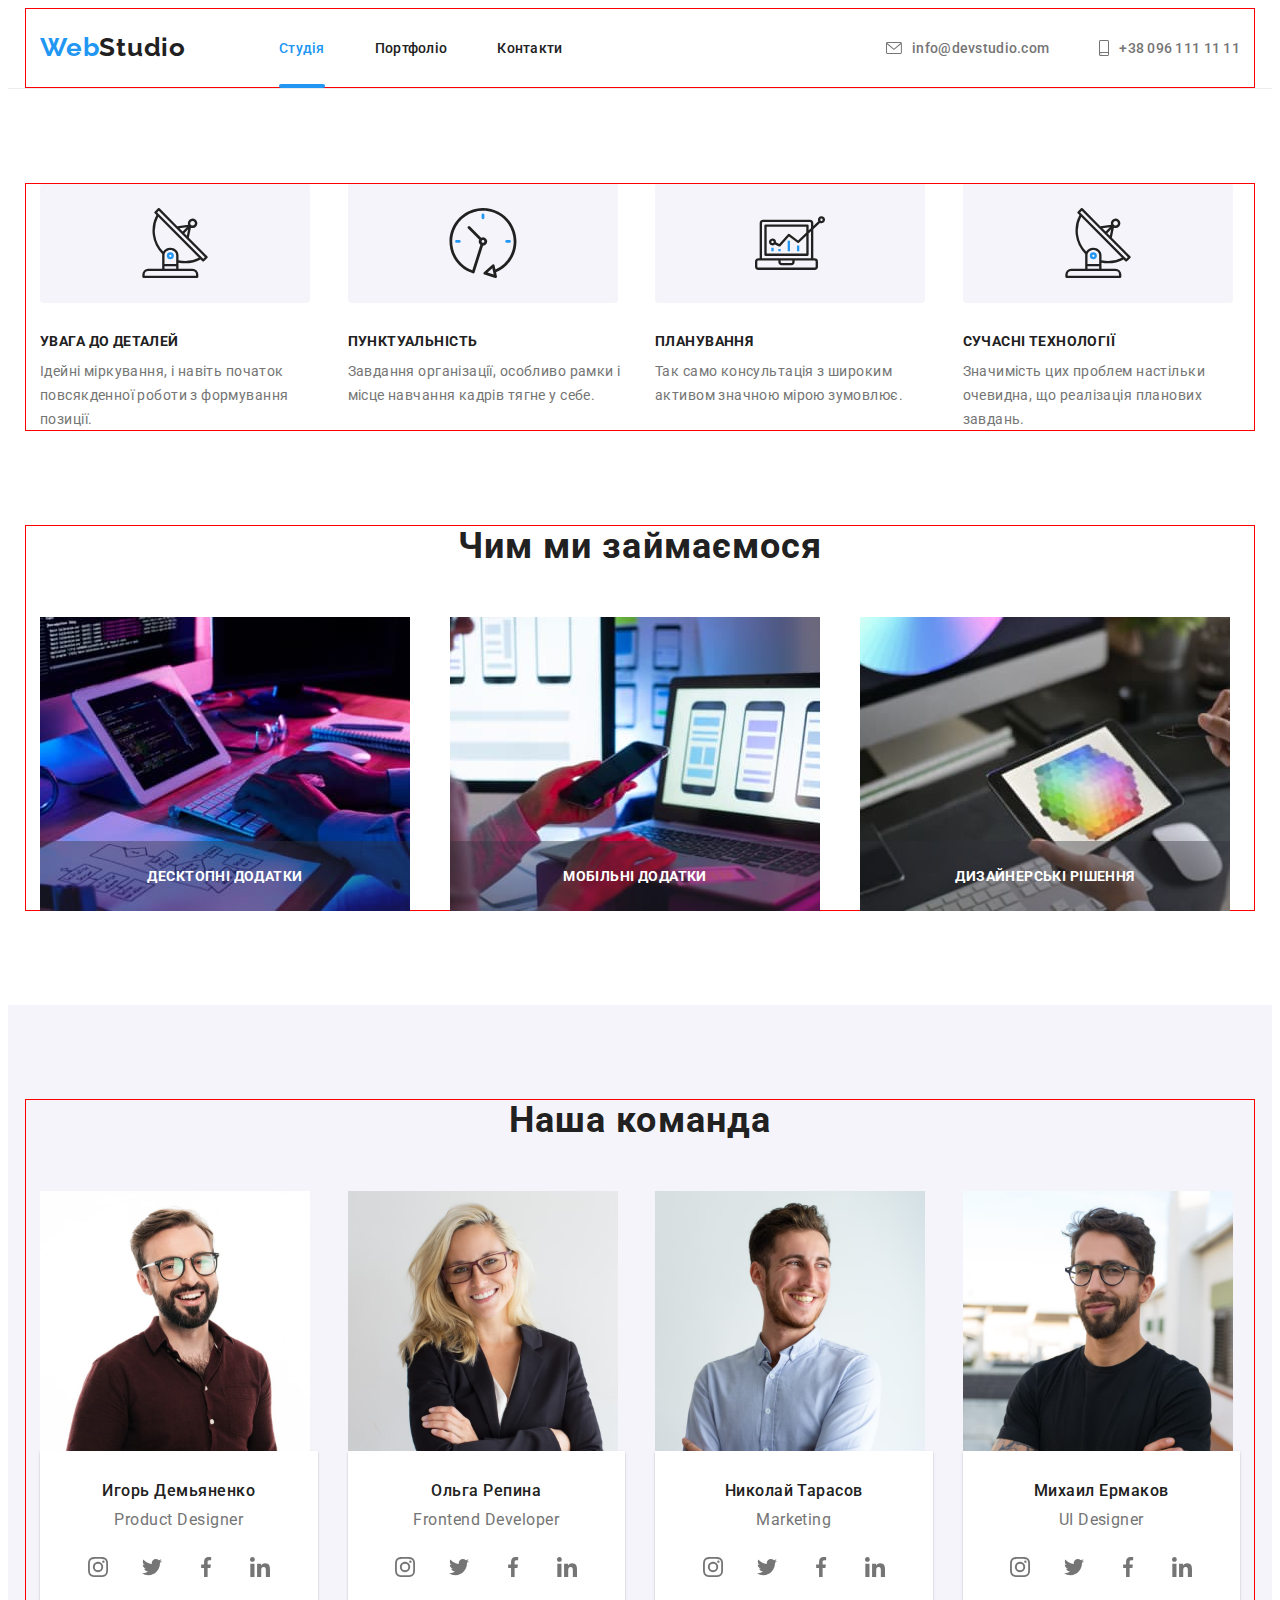
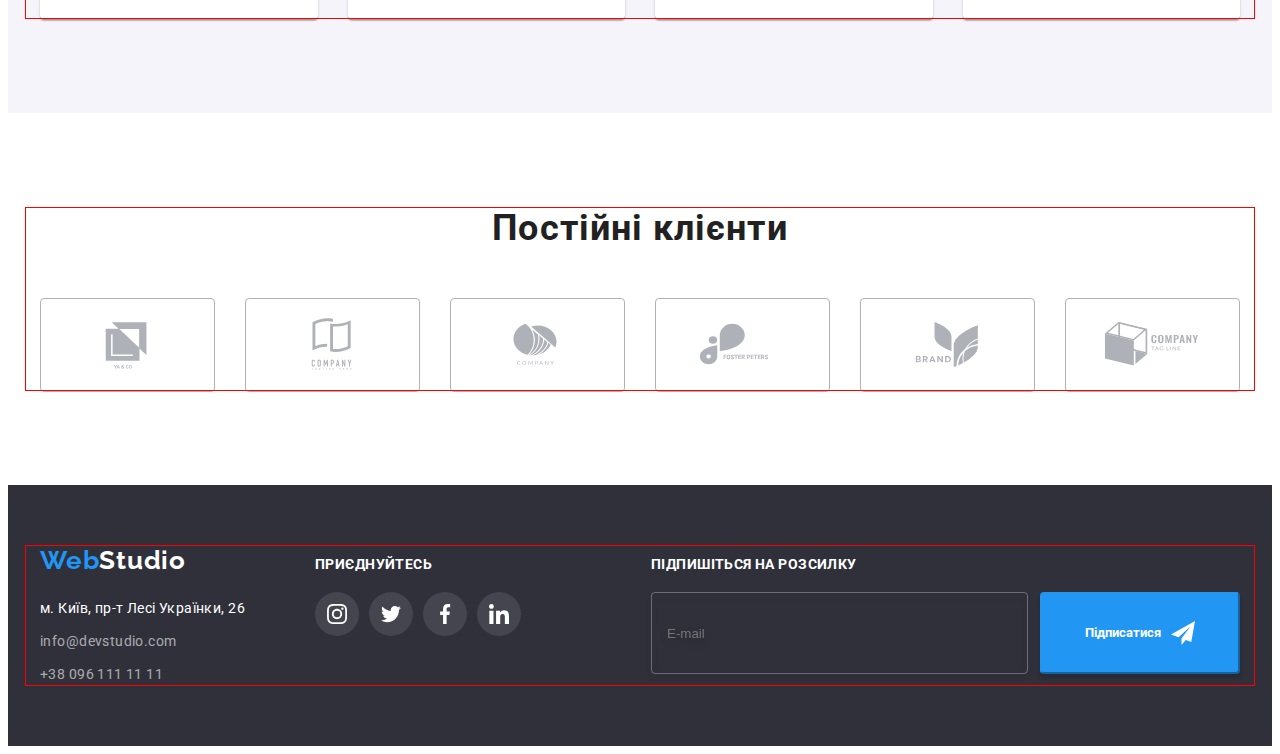
==== commit afec203a: "img" ====
--- a/index.html
+++ b/index.html
@@ -855,6 +855,6 @@
       </div>
     </div>
     <script src="./js/modal.js"></script>
-    <script src="./js/menu.js"></script>
+    <script src="./js/mobile-menu.js"></script>
   </body>
 </html>
--- a/css/main.min.css
+++ b/css/main.min.css
@@ -1 +1 @@
-:root{--main-font: "Roboto", sans-serif;--secondary-font: "Raleway", sans-serif;--main-txt-cl: #757575;--accent-txt-cl: #2196f3;--title-txt-cl: #212121;--white-txt-cl: #ffffff;--footer-contacts-txt-cl: rgba(255, 255, 255, 0.6);--border-modal-btn-cl: rgba(0, 0, 0, 0.1);--border-modal-input-cl: rgba(33, 33, 33, 0.2);--portfolio-overlay-bg-cl: rgba(33, 150, 243, 0.9);--backdrop-bg-cl: rgba(0, 0, 0, 0.2);--footer-social-bg-cl: rgba(255, 255, 255, 0.1);--foter-subscribe-border-cl: rgba(255, 255, 255, 0.3);--client-icon-cl: #afb1b8;--gradient-linear-bg: rgba(47, 48, 58, 0.4);--dark-bg-cl: #2f303a;--light-bg-cl: #f5f4fa;--active-bg-btn-hero: #188ce8;--filter-btn-bg-cl: #f5f4fa;--portfolio-section-wrapper-cl: #eeeeee;--header-border-cl: #ececec;--btn-border-cl: transparent;--indent-header: 50px;--indent-main: 30px;--indent-btn: 8px;--items-characteristic-section: 4;--items-about-us: 3;--items-command: 4;--items-portfolio: 3;--animation-base: 250ms cubic-bezier(0.4, 0, 0.2, 1)}.visually-hidden{position:absolute;width:1px;height:1px;margin:-1px;border:0;padding:0;white-space:nowrap;-webkit-clip-path:inset(100%);clip-path:inset(100%);clip:rect(0 0 0 0);overflow:hidden}.page{font-family:var(--main-font);color:var(--main-txt-cl)}h1,h2,h3,h4,h5,h6,p{margin:0}.list{list-style:none;padding:0;margin:0}.link{text-decoration:none;color:currentColor}img{display:block;width:100%;height:auto;-o-object-fit:cover;object-fit:cover;-o-object-position:center;object-position:center}.btn{min-width:200px;min-height:50px;padding-top:10px;padding-right:32px;padding-bottom:10px;padding-left:32px;font-family:inherit;font-weight:700;line-height:1.875;color:var(--white-txt-cl);background-color:var(--accent-txt-cl);-webkit-box-shadow:0px 4px 4px rgba(0,0,0,.15);box-shadow:0px 4px 4px rgba(0,0,0,.15);border-radius:4px;border:var(--btn-border-cl);cursor:pointer;-webkit-transition:background-color var(--animation-base);transition:background-color var(--animation-base)}.btn:hover,.btn:focus{background-color:var(--active-bg-btn-hero)}.btn-set{display:-webkit-box;display:-ms-flexbox;display:flex;-ms-flex-wrap:wrap;flex-wrap:wrap;gap:var(--indent-btn);margin-bottom:50px}@media screen and (min-width: 768px){.btn-set{-webkit-box-pack:center;-ms-flex-pack:center;justify-content:center}}.filter-btn{min-height:38px;padding-top:6px;padding-right:22px;padding-bottom:6px;padding-left:22px;font-family:inherit;font-weight:500;line-height:1.625;letter-spacing:.03em;color:var(--title-txt-cl);background-color:var(--filter-btn-bg-cl);border-radius:4px;border:var(--btn-border-cl);cursor:pointer;-webkit-transition:background-color var(--animation-base),-webkit-box-shadow var(--animation-base) color var(--animation-base);transition:background-color var(--animation-base),-webkit-box-shadow var(--animation-base) color var(--animation-base);transition:background-color var(--animation-base),box-shadow var(--animation-base) color var(--animation-base);transition:background-color var(--animation-base),box-shadow var(--animation-base) color var(--animation-base),-webkit-box-shadow var(--animation-base) color var(--animation-base)}.filter-btn:hover,.filter-btn:focus{color:var(--white-txt-cl);background-color:var(--active-bg-btn-hero);-webkit-box-shadow:0px 3px 1px rgba(0,0,0,.1),0px 1px 2px rgba(0,0,0,.08),0px 2px 2px rgba(0,0,0,.12);box-shadow:0px 3px 1px rgba(0,0,0,.1),0px 1px 2px rgba(0,0,0,.08),0px 2px 2px rgba(0,0,0,.12)}.filter-btn--current{color:var(--white-txt-cl);background-color:var(--accent-txt-cl)}.filter-btn--width{min-width:125px}.subscribe-btn{display:-webkit-box;display:-ms-flexbox;display:flex;-webkit-box-align:center;-ms-flex-align:center;align-items:center;-webkit-box-pack:center;-ms-flex-pack:center;justify-content:center;padding:10px;gap:10px;min-width:200px;min-height:50px;font-family:inherit;font-weight:700;line-height:1.875;color:var(--white-txt-cl);background-color:var(--accent-txt-cl);-webkit-box-shadow:0px 4px 4px rgba(0,0,0,.15);box-shadow:0px 4px 4px rgba(0,0,0,.15);border-radius:4px;border-color:var(--accent-txt-cl);cursor:pointer;-webkit-transition:background-color var(--animation-base);transition:background-color var(--animation-base)}.subscribe-btn:hover,.subscribe-btn:focus{background-color:var(--active-bg-btn-hero)}@media screen and (max-width: 1199px){.subscribe-btn{margin:0 auto}}.subscribe-btn__icon-send{fill:currentColor}.btn-close{position:absolute;top:8px;right:8px;display:-webkit-box;display:-ms-flexbox;display:flex;-webkit-box-align:center;-ms-flex-align:center;align-items:center;-webkit-box-pack:center;-ms-flex-pack:center;justify-content:center;padding:0;width:30px;height:30px;border-radius:50%;background:var(--white-txt-cl);border:1px solid var(--border-modal-btn-cl);cursor:pointer;-webkit-transition:color var(--animation-base);transition:color var(--animation-base)}.btn-close:hover,.btn-close:focus{color:var(--accent-txt-cl)}.btn-close__icon:hover,.btn-close__icon:focus{fill:currentColor}.submit-btn{margin-right:auto;margin-left:auto;display:-webkit-box;display:-ms-flexbox;display:flex;-webkit-box-align:center;-ms-flex-align:center;align-items:center;-webkit-box-pack:center;-ms-flex-pack:center;justify-content:center;min-width:200px;min-height:50px;padding:10px;font-family:inherit;font-weight:700;line-height:1.875;color:var(--white-txt-cl);background-color:var(--accent-txt-cl);-webkit-box-shadow:0px 4px 4px rgba(0,0,0,.15);box-shadow:0px 4px 4px rgba(0,0,0,.15);border-radius:4px;border:var(--btn-border-cl);cursor:pointer;-webkit-transition:background-color var(--animation-base);transition:background-color var(--animation-base)}.submit-btn:hover,.submit-btn:focus{background-color:var(--active-bg-btn-hero)}.card-set{display:-webkit-box;display:-ms-flexbox;display:flex;-ms-flex-wrap:wrap;flex-wrap:wrap;gap:var(--indent-main)}@media screen and (min-width: 480px){.characteristic-set__item{--items-characteristic-section: 1;-ms-flex-preferred-size:calc((100% - var(--indent-main)*(var(--items-characteristic-section) - 1))/var(--items-characteristic-section));flex-basis:calc((100% - var(--indent-main)*(var(--items-characteristic-section) - 1))/var(--items-characteristic-section))}}@media screen and (min-width: 768px){.characteristic-set__item{--items-characteristic-section: 2}}@media screen and (min-width: 1200px){.characteristic-set__item{--items-characteristic-section: 4}}.about-set{-ms-flex-preferred-size:calc((100% - var(--indent-main)*(var(--items-about-us) - 1))/var(--items-about-us));flex-basis:calc((100% - var(--indent-main)*(var(--items-about-us) - 1))/var(--items-about-us))}.command-card{-ms-flex-preferred-size:calc((100% - var(--indent-main)*(var(--items-command) - 1))/var(--items-command));flex-basis:calc((100% - var(--indent-main)*(var(--items-command) - 1))/var(--items-command))}.client-item{display:-webkit-box;display:-ms-flexbox;display:flex;-webkit-box-align:center;-ms-flex-align:center;align-items:center;-webkit-box-pack:center;-ms-flex-pack:center;justify-content:center;height:92px;--items-characteristic-section: 2;-ms-flex-preferred-size:calc((100% - var(--indent-main)*(var(--items-characteristic-section) - 1))/var(--items-characteristic-section));flex-basis:calc((100% - var(--indent-main)*(var(--items-characteristic-section) - 1))/var(--items-characteristic-section))}@media screen and (min-width: 768px){.client-item{--items-characteristic-section: 3}}@media screen and (min-width: 1200px){.client-item{--items-characteristic-section: 6}}.portfolio-items{-ms-flex-preferred-size:calc((100% - var(var(--indent-main))*(var(--items-portfolio) - 1))/var(--items-portfolio));flex-basis:calc((100% - var(var(--indent-main))*(var(--items-portfolio) - 1))/var(--items-portfolio));cursor:pointer}.section{padding-top:60px;padding-bottom:60px}@media screen and (min-width: 1200px){.section{padding-top:94px;padding-bottom:94px}}.container{outline:1px solid red;outline-offset:-1px;padding-left:15px;padding-right:15px;margin-left:auto;margin-right:auto}@media screen and (min-width: 480px){.container{width:480px}}@media screen and (min-width: 768px){.container{width:768px}}@media screen and (min-width: 1200px){.container{width:1200px}}.title-section{font-weight:700;font-size:36px;line-height:1.1666666667;letter-spacing:.03em;color:var(--title-txt-cl);margin-bottom:30px;text-align:center}@media screen and (min-width: 1200px){.title-section{margin-bottom:50px}}.main-title{width:696px;font-weight:900;font-size:44px;line-height:1.3636363636;letter-spacing:.06em;margin-right:auto;margin-bottom:30px;margin-left:auto;text-transform:uppercase;color:var(--white-txt-cl)}.characteristic-set__title{text-align:center;font-weight:700;font-size:14px;line-height:1.1428571429;letter-spacing:.03em;text-transform:uppercase;color:var(--title-txt-cl)}.characteristic-set__title--below-indent{margin-bottom:10px}@media screen and (min-width: 768px){.characteristic-set__title{text-align:left}}.subtitle-potfolio{font-weight:700;font-size:18px;line-height:2;letter-spacing:.06em;color:var(--title-txt-cl);margin-bottom:4px}.join-text{font-weight:700;font-size:14px;line-height:1.1428571429;letter-spacing:.03em;text-transform:uppercase;color:var(--white-txt-cl)}.join-text--indent-below{margin-bottom:20px}@media screen and (max-width: 1199px){.join-text{text-align:center}}.social-list{display:-webkit-box;display:-ms-flexbox;display:flex;gap:10px}.social-list--line-up{-webkit-box-align:center;-ms-flex-align:center;align-items:center;-webkit-box-pack:center;-ms-flex-pack:center;justify-content:center}.social-link{display:-webkit-box;display:-ms-flexbox;display:flex;-webkit-box-align:center;-ms-flex-align:center;align-items:center;-webkit-box-pack:center;-ms-flex-pack:center;justify-content:center;width:44px;height:44px;background-color:var(--white-txt-cl);border-radius:50%;-webkit-transition:background-color var(--animation-base),color var(--animation-base);transition:background-color var(--animation-base),color var(--animation-base)}.social-link:hover{background-color:var(--accent-txt-cl);color:var(--white-txt-cl)}.social-link:focus{background-color:var(--accent-txt-cl);color:var(--white-txt-cl)}.social-link__icon{fill:currentColor}.social-link--dark{background-color:var(--footer-social-bg-cl)}.social-link--white-base{color:var(--white-txt-cl)}.overlay-project{position:relative;overflow:hidden}.portfolio-overlay{position:absolute;display:-webkit-box;display:-ms-flexbox;display:flex;-webkit-box-align:center;-ms-flex-align:center;align-items:center;-webkit-box-pack:center;-ms-flex-pack:center;justify-content:center;width:100%;height:100%;top:0;left:0;background:var(--portfolio-overlay-bg-cl);-webkit-transform:translateY(100%);transform:translateY(100%);-webkit-transition:-webkit-transform var(--animation-base);transition:-webkit-transform var(--animation-base);transition:transform var(--animation-base);transition:transform var(--animation-base), -webkit-transform var(--animation-base);opacity:0}.portfolio-link:hover .portfolio-overlay,.portfolio-link:focus .portfolio-overlay{-webkit-transform:translateY(0%);transform:translateY(0%);opacity:1}.portfolio-overlay__text{font-size:18px;line-height:1.5555555556;letter-spacing:.03em;color:var(--white-txt-cl);padding-left:24px;padding-right:24px}.portfolio-desc{line-height:1.875;letter-spacing:.03em}.address__text{text-align:center;font-style:normal;font-size:14px;line-height:1.7142857143;letter-spacing:.03em;color:var(--white-txt-cl);margin-bottom:8px}@media screen and (max-width: 1199px){.address__text{text-align:center}}@media screen and (min-width: 1200px){.address__text{margin-bottom:9px}}.address__contacts{display:block;font-style:normal;font-size:14px;line-height:1.7142857143;letter-spacing:.03em;color:var(--footer-contacts-txt-cl)}.address__contacts--indent-below{margin-bottom:8px}@media screen and (min-width: 1200px){.address__contacts--indent-below{margin-bottom:9px}}@media screen and (max-width: 1199px){.address__contacts{text-align:center}}@media screen and (min-width: 1200px){.subscribe-container{margin-left:auto}}.subscribe-form{text-align:center}@media screen and (min-width: 1200px){.subscribe-form{display:-webkit-box;display:-ms-flexbox;display:flex;gap:12px}}.subscribe-input{display:inline-block;width:100%;min-height:50px;padding-top:15px;padding-left:15px;padding-bottom:15px;padding-left:15px;border:1px solid var(--foter-subscribe-border-cl);-webkit-filter:drop-shadow(0px 4px 4px rgba(0, 0, 0, 0.15));filter:drop-shadow(0px 4px 4px rgba(0, 0, 0, 0.15));border-radius:4px;outline:rgba(0,0,0,0);background-color:rgba(0,0,0,0);color:var(--white-txt-cl);-webkit-transition:color var(--animation-base),border-color var(--animation-base);transition:color var(--animation-base),border-color var(--animation-base)}.subscribe-input:focus{font-family:inherit;color:var(--white-txt-cl);border-color:var(--accent-txt-cl)}@media screen and (min-width: 768px)and (max-width: 1199px){.subscribe-input{width:450px}}@media screen and (min-width: 1200px){.subscribe-input{width:358px}}@media screen and (max-width: 1199px){.subscribe-input{margin-bottom:20px}}.modal-slogan{font-weight:700;font-size:20px;line-height:1.15;text-align:center;letter-spacing:.03em;color:var(--title-txt-cl);margin-bottom:12px}.register-form{text-align:center}.form-group{display:-webkit-box;display:-ms-flexbox;display:flex;-webkit-box-orient:vertical;-webkit-box-direction:normal;-ms-flex-direction:column;flex-direction:column;gap:10px;margin-bottom:20px}.register-wrap{position:relative;display:block}.register-text{display:block;text-align:left;font-size:12px;letter-spacing:.01em;line-height:1.1666666667;color:var(--main-txt-cl);margin-bottom:4px}.input-field,.textarea-field{width:100%;padding-top:12px;padding-right:12px;padding-bottom:12px;padding-left:42px;border:1px solid var(--border-modal-input-cl);border-radius:4px;font-size:12px;line-height:1.1666666667;letter-spacing:.01em;outline:rgba(0,0,0,0);-webkit-transition:border-color var(--animation-base);transition:border-color var(--animation-base)}.input-field:focus,.textarea-field:focus{border-color:var(--accent-txt-cl)}.textarea-field{resize:none;padding-right:16px;padding-left:16px}.textarea-field:focus{border-color:var(--accent-txt-cl)}.register-form-icon{position:absolute;top:50%;left:12px;-webkit-transition:fill var(--animation-base);transition:fill var(--animation-base)}.input-field:focus+.register-form-icon{fill:var(--accent-txt-cl)}.register-agreement{display:-webkit-box;display:-ms-flexbox;display:flex;-webkit-box-align:center;-ms-flex-align:center;align-items:center;-webkit-box-pack:center;-ms-flex-pack:center;justify-content:center;gap:7px;margin-bottom:30px}.register-agreement__text{font-size:12px;line-height:1.7142857143;letter-spacing:.03em}@media screen and (min-width: 1200px){.register-agreement__text{font-size:14}}.register-agreement__link{-webkit-text-decoration-line:underline;text-decoration-line:underline;text-underline-position:under;color:var(--accent-txt-cl)}.register-checkbox:checked+.register-icon .register-icon__uncheck{opacity:0;-webkit-transition:opacity var(--animation-base);transition:opacity var(--animation-base)}.register-icon__check{opacity:0;fill:var(--active-bg-btn-hero);-webkit-transition:opacity var(--animation-base);transition:opacity var(--animation-base)}.register-checkbox:checked+.register-icon .register-icon__check{opacity:1}.backdrop{position:fixed;top:0;left:0;width:100%;height:100%;background:var(--backdrop-bg-cl);opacity:1;-webkit-transition:opacity var(--animation-base),visibility var(--animation-base);transition:opacity var(--animation-base),visibility var(--animation-base)}.modal{position:absolute;top:50%;left:50%;min-width:450px;min-height:609px;padding:40px;background:var(--white-txt-cl);-webkit-box-shadow:0px 1px 3px rgba(0,0,0,.12),0px 1px 1px rgba(0,0,0,.14),0px 2px 1px rgba(0,0,0,.2);box-shadow:0px 1px 3px rgba(0,0,0,.12),0px 1px 1px rgba(0,0,0,.14),0px 2px 1px rgba(0,0,0,.2);border-radius:4px;-webkit-transform:translate(-50%, -50%) scale(1);transform:translate(-50%, -50%) scale(1);-webkit-transition:opacity var(--animation-base),-webkit-transform var(--animation-base);transition:opacity var(--animation-base),-webkit-transform var(--animation-base);transition:transform var(--animation-base),opacity var(--animation-base);transition:transform var(--animation-base),opacity var(--animation-base),-webkit-transform var(--animation-base)}.backdrop.is-hidden .modal{-webkit-transform:translate(-50%, -50%) scale(0.8);transform:translate(-50%, -50%) scale(0.8)}@media screen and (min-width: 1200px){.modal{min-width:528px;min-height:581px}}.backdrop.is-hidden{visibility:hidden;opacity:0;pointer-events:none}.logo{display:inline-block;font-family:var(--secondary-font);font-weight:700;font-size:24px;line-height:1.1666666667;letter-spacing:.03em;color:var(--accent-txt-cl);padding-top:16px;padding-bottom:16px}@media screen and (min-width: 768px){.logo{padding-top:26px;padding-bottom:26px}}@media screen and (min-width: 1200px){.logo{padding-top:24px;padding-bottom:25px;font-weight:700;font-size:26px;line-height:1.1923076923}}.logo__title--dark{color:var(--title-txt-cl)}.logo--right-indent{margin-right:auto}.logo__title--white{color:var(--white-txt-cl)}.menu-btn{display:-webkit-box;display:-ms-flexbox;display:flex;-webkit-box-align:center;-ms-flex-align:center;align-items:center;-webkit-box-pack:center;-ms-flex-pack:center;justify-content:center;margin-left:auto;width:40px;height:40px;background-color:rgba(0,0,0,0);border:none;cursor:pointer}@media screen and (min-width: 768px){.menu-btn{display:none}}.menu-overlay{position:fixed;top:0;left:0;z-index:100;width:100%;height:100%;visibility:hidden;opacity:0;pointer-events:none;background-color:var(--backdrop-bg-cl);-webkit-transition:opacity var(--animation-base),visibility var(--animation-base);transition:opacity var(--animation-base),visibility var(--animation-base)}.menu-overlay.is-open{opacity:1;pointer-events:initial;visibility:visible}@media screen and (min-width: 768px){.menu-overlay{display:none}}.menu-close{position:absolute;top:10px;right:15px;display:-webkit-box;display:-ms-flexbox;display:flex;-webkit-box-align:center;-ms-flex-align:center;align-items:center;-webkit-box-pack:center;-ms-flex-pack:center;justify-content:center;padding:0;width:40px;height:40px;border-radius:50%;background:var(--white-txt-cl);border:none;cursor:pointer;-webkit-transition:color var(--animation-base);transition:color var(--animation-base)}.menu-close:hover,.menu-close:focus{color:var(--accent-txt-cl)}.menu-close__icon:hover,.menu-close__icon:focus{fill:currentColor}.mobile-container{position:fixed;top:0;right:0;display:-webkit-box;display:-ms-flexbox;display:flex;-webkit-box-orient:vertical;-webkit-box-direction:normal;-ms-flex-direction:column;flex-direction:column;width:480px;height:100%;padding-top:48px;padding-right:40px;padding-bottom:48px;padding-left:40px;-webkit-transform:translateX(100%);transform:translateX(100%);-webkit-transition:-webkit-transform var(--animation-base);transition:-webkit-transform var(--animation-base);transition:transform var(--animation-base);transition:transform var(--animation-base), -webkit-transform var(--animation-base);background-color:var(--white-txt-cl);-webkit-box-shadow:0px 4px 8px rgba(0,0,0,.04),0px 2px 4px rgba(0,0,0,.08),0px 1px 3px rgba(0,0,0,.16);box-shadow:0px 4px 8px rgba(0,0,0,.04),0px 2px 4px rgba(0,0,0,.08),0px 1px 3px rgba(0,0,0,.16)}.menu-overlay.is-open .mobile-container{-webkit-transform:translateX(0);transform:translateX(0)}.mobile-list__nav{margin-bottom:auto}.mobile-list__contacts{margin-bottom:64px}.mobile-list__social{display:-webkit-box;display:-ms-flexbox;display:flex;-webkit-box-orient:horizontal;-webkit-box-direction:normal;-ms-flex-direction:row;flex-direction:row;-ms-flex-wrap:wrap;flex-wrap:wrap;gap:10px}.mobile-item__social:not(:last-child) .mobile-link__social{display:-webkit-box;display:-ms-flexbox;display:flex;padding-right:10px;border-right:1px solid rgba(33,33,33,.2)}.mobile-link{color:var(--title-txt-cl);-webkit-transition:color var(--animation-base);transition:color var(--animation-base)}.mobile-link:hover,.mobile-link:focus{color:var(--accent-txt-cl)}.mobile-link__nav{font-weight:500;font-size:40px;line-height:1.175;letter-spacing:.02em}.mobile-item__nav:not(:last-child){margin-bottom:32px}.mobile-item__contacts:first-child .mobile-link__contacts{font-weight:500;font-size:34px;line-height:1.1764705882;letter-spacing:.02em;color:var(--accent-txt-cl)}.mobile-item__contacts:last-child .mobile-link__contacts{font-weight:500;font-size:24px;line-height:1.1666666667;letter-spacing:.02em;color:var(--main-txt-cl)}.mobile-item__contacts:first-child{margin-bottom:32px}.mobile-link__social{font-weight:500;font-size:18px;line-height:1.2222222222;letter-spacing:.02em;color:var(--accent-txt-cl)}.header{border-bottom:1px solid var(--header-border-cl)}.header__container{display:-webkit-box;display:-ms-flexbox;display:flex;-webkit-box-align:center;-ms-flex-align:center;align-items:center}.contacts-list{margin-left:auto;display:-webkit-box;display:-ms-flexbox;display:flex}@media screen and (max-width: 767px){.contacts-list{display:none}}@media screen and (min-width: 768px)and (max-width: 1199px){.contacts-list{-ms-flex-wrap:wrap;flex-wrap:wrap;max-width:138px}}@media screen and (min-width: 1200px){.contacts-list{gap:var(--indent-header)}}@media screen and (min-width: 768px)and (max-width: 1199px){.contacts-list__item:not(:last-child){margin-bottom:10px}}.contacts-list__link{display:-webkit-box;display:-ms-flexbox;display:flex;font-weight:500;font-size:12px;line-height:1.1666666667;letter-spacing:.02em;gap:10px;-webkit-box-align:center;-ms-flex-align:center;align-items:center;-webkit-box-pack:center;-ms-flex-pack:center;justify-content:center;-webkit-transition:color var(--animation-base);transition:color var(--animation-base)}.contacts-list__link:hover,.contacts-list__link:focus{color:var(--accent-txt-cl)}@media screen and (min-width: 1200px){.contacts-list__link{padding-top:32px;padding-bottom:32px;font-size:14px;line-height:1.1428571429}}.contacts-list__icon{fill:currentColor}.main-nav{display:-webkit-box;display:-ms-flexbox;display:flex}.site-nav{margin-left:88px;display:-webkit-box;display:-ms-flexbox;display:flex;gap:var(--indent-header)}@media screen and (max-width: 767px){.site-nav{display:none}}@media screen and (min-width: 1200px){.site-nav{margin-left:93px}}.site-nav__link{display:inline-block;color:var(--title-txt-cl);font-weight:500;font-size:14px;line-height:1.1428571429;letter-spacing:.02em;padding-top:32px;padding-bottom:32px;-webkit-transition:color var(--animation-base);transition:color var(--animation-base)}.site-nav__link:hover,.site-nav__link:focus{color:var(--accent-txt-cl)}.site-nav--current{position:relative;color:var(--accent-txt-cl)}.site-nav--current::after{position:absolute;bottom:0;left:0;content:"";display:block;width:100%;height:4px;background:var(--accent-txt-cl);border-radius:2px}.section-hero{max-width:1600px;margin-left:auto;margin-right:auto;background-color:var(--dark-bg-cl);background-image:-webkit-gradient(linear, left top, right top, from(var(--gradient-linear-bg)), to(var(--gradient-linear-bg))),url(../images/backgrounds/bg1.jpg);background-image:linear-gradient(to right, var(--gradient-linear-bg), var(--gradient-linear-bg)),url(../images/backgrounds/bg1.jpg);background-repeat:no-repeat;background-position:center;background-size:cover;text-align:center;padding-top:200px;padding-bottom:200px}.characteristic-set__contaniner{display:-webkit-box;display:-ms-flexbox;display:flex;-webkit-box-align:center;-ms-flex-align:center;align-items:center;-webkit-box-pack:center;-ms-flex-pack:center;justify-content:center;height:120px;background:var(--light-bg-cl);border-radius:4px}.characteristic-set__contaniner--below-indent{margin-bottom:30px}@media screen and (min-width: 480px){.characteristic-set__contaniner{max-width:450px}}@media screen and (min-width: 768px){.characteristic-set__contaniner{width:354px}}@media screen and (min-width: 1200px){.characteristic-set__contaniner{width:270px}}.characteristic-set__desc{font-size:14px;line-height:1.7142857143;letter-spacing:.03em}.about-section{padding-top:0}@media screen and (max-width: 1199px){.about-section{display:none}}.about-set__card{position:relative}.about-set__overlay{position:absolute;bottom:0;display:-webkit-box;display:-ms-flexbox;display:flex;-webkit-box-pack:center;-ms-flex-pack:center;justify-content:center;-webkit-box-align:center;-ms-flex-align:center;align-items:center;width:370px;height:70px;background-color:var(--gradient-linear-bg)}.about-set__text{font-weight:700;font-size:14px;line-height:1.1428571429;letter-spacing:.03em;text-transform:uppercase;color:var(--white-txt-cl)}.command-section{background-color:var(--light-bg-cl)}.command-wrapper{padding-top:30px;padding-right:5px;padding-bottom:30px;padding-left:5px;background:var(--white-txt-cl);-webkit-box-shadow:0px 1px 3px rgba(0,0,0,.12),0px 1px 1px rgba(0,0,0,.14),0px 2px 1px rgba(0,0,0,.2);box-shadow:0px 1px 3px rgba(0,0,0,.12),0px 1px 1px rgba(0,0,0,.14),0px 2px 1px rgba(0,0,0,.2);border-radius:0px 0px 4px 4px}.command-role{line-height:1.1875;text-align:center;letter-spacing:.03em;margin-bottom:16px}.command-role--indent-below{margin-bottom:16px}.command-subtitle{font-weight:500;font-size:16px;line-height:1.1875;text-align:center;letter-spacing:.03em;color:var(--title-txt-cl)}.command-subtitle--indent-below{margin-bottom:10px}.portfolio-link{display:block;-webkit-transition:-webkit-box-shadow var(--animation-base);transition:-webkit-box-shadow var(--animation-base);transition:box-shadow var(--animation-base);transition:box-shadow var(--animation-base), -webkit-box-shadow var(--animation-base)}.portfolio-link:hover,.portfolio-link:focus{-webkit-box-shadow:0px 3px 1px rgba(0,0,0,.1),0px 1px 2px rgba(0,0,0,.08),0px 2px 2px rgba(0,0,0,.12);box-shadow:0px 3px 1px rgba(0,0,0,.1),0px 1px 2px rgba(0,0,0,.08),0px 2px 2px rgba(0,0,0,.12)}.portfolio-wrapper{padding-top:20px;padding-right:24px;padding-bottom:20px;padding-left:24px;background:var(--white-txt-cl);border:1px solid var(--portfolio-section-wrapper-cl);border-top:none}.client-link{display:-webkit-box;display:-ms-flexbox;display:flex;-webkit-box-align:center;-ms-flex-align:center;align-items:center;-webkit-box-pack:center;-ms-flex-pack:center;justify-content:center;height:92px;width:100%;border:1px solid var(--client-icon-cl);color:var(--client-icon-cl);border-radius:4px;-webkit-transition:color var(--animation-base),border var(--animation-base);transition:color var(--animation-base),border var(--animation-base)}.client-link:hover{color:var(--accent-txt-cl);border:1px solid var(--accent-txt-cl)}.client-link:focus{color:var(--accent-txt-cl);border:1px solid var(--accent-txt-cl)}.client-link__icon{fill:currentColor}.footer{background-color:var(--dark-bg-cl);padding-top:60px;padding-bottom:60px}@media screen and (min-width: 1200px){.footer__container{display:-webkit-box;display:-ms-flexbox;display:flex;-webkit-box-align:baseline;-ms-flex-align:baseline;align-items:baseline;gap:70px}}.footer__logo{margin-bottom:20px;padding-top:0;padding-right:0;padding-bottom:0;padding-left:0}@media screen and (max-width: 1199px){.footer__logo{display:block;text-align:center}}@media screen and (max-width: 1199px){.footer__contacts{margin-bottom:60px}}@media screen and (max-width: 1199px){.footer__socialmedia{margin-bottom:60px}}/*# sourceMappingURL=main.min.css.map */+:root{--main-font: "Roboto", sans-serif;--secondary-font: "Raleway", sans-serif;--main-txt-cl: #757575;--accent-txt-cl: #2196f3;--title-txt-cl: #212121;--white-txt-cl: #ffffff;--footer-contacts-txt-cl: rgba(255, 255, 255, 0.6);--border-modal-btn-cl: rgba(0, 0, 0, 0.1);--border-modal-input-cl: rgba(33, 33, 33, 0.2);--portfolio-overlay-bg-cl: rgba(33, 150, 243, 0.9);--backdrop-bg-cl: rgba(0, 0, 0, 0.2);--footer-social-bg-cl: rgba(255, 255, 255, 0.1);--foter-subscribe-border-cl: rgba(255, 255, 255, 0.3);--client-icon-cl: #afb1b8;--gradient-linear-bg: rgba(47, 48, 58, 0.4);--dark-bg-cl: #2f303a;--light-bg-cl: #f5f4fa;--active-bg-btn-hero: #188ce8;--filter-btn-bg-cl: #f5f4fa;--portfolio-section-wrapper-cl: #eeeeee;--header-border-cl: #ececec;--btn-border-cl: transparent;--indent-header: 50px;--indent-main: 30px;--indent-btn: 8px;--items-characteristic-section: 4;--items-about-us: 3;--items-command: 4;--items-portfolio: 3;--animation-base: 250ms cubic-bezier(0.4, 0, 0.2, 1)}.visually-hidden{position:absolute;width:1px;height:1px;margin:-1px;border:0;padding:0;white-space:nowrap;-webkit-clip-path:inset(100%);clip-path:inset(100%);clip:rect(0 0 0 0);overflow:hidden}.page{font-family:var(--main-font);color:var(--main-txt-cl)}h1,h2,h3,h4,h5,h6,p{margin:0}.list{list-style:none;padding:0;margin:0}.link{text-decoration:none;color:currentColor}img{display:block;max-width:100%;height:auto;-o-object-fit:cover;object-fit:cover;-o-object-position:center;object-position:center}.btn{min-width:200px;min-height:50px;padding-top:10px;padding-right:32px;padding-bottom:10px;padding-left:32px;font-family:inherit;font-weight:700;line-height:1.875;color:var(--white-txt-cl);background-color:var(--accent-txt-cl);-webkit-box-shadow:0px 4px 4px rgba(0,0,0,.15);box-shadow:0px 4px 4px rgba(0,0,0,.15);border-radius:4px;border:var(--btn-border-cl);cursor:pointer;-webkit-transition:background-color var(--animation-base);transition:background-color var(--animation-base)}.btn:hover,.btn:focus{background-color:var(--active-bg-btn-hero)}.btn-set{display:-webkit-box;display:-ms-flexbox;display:flex;-ms-flex-wrap:wrap;flex-wrap:wrap;gap:var(--indent-btn);margin-bottom:50px}@media screen and (min-width: 768px){.btn-set{-webkit-box-pack:center;-ms-flex-pack:center;justify-content:center}}.filter-btn{min-height:38px;padding-top:6px;padding-right:22px;padding-bottom:6px;padding-left:22px;font-family:inherit;font-weight:500;line-height:1.625;letter-spacing:.03em;color:var(--title-txt-cl);background-color:var(--filter-btn-bg-cl);border-radius:4px;border:var(--btn-border-cl);cursor:pointer;-webkit-transition:background-color var(--animation-base),-webkit-box-shadow var(--animation-base) color var(--animation-base);transition:background-color var(--animation-base),-webkit-box-shadow var(--animation-base) color var(--animation-base);transition:background-color var(--animation-base),box-shadow var(--animation-base) color var(--animation-base);transition:background-color var(--animation-base),box-shadow var(--animation-base) color var(--animation-base),-webkit-box-shadow var(--animation-base) color var(--animation-base)}.filter-btn:hover,.filter-btn:focus{color:var(--white-txt-cl);background-color:var(--active-bg-btn-hero);-webkit-box-shadow:0px 3px 1px rgba(0,0,0,.1),0px 1px 2px rgba(0,0,0,.08),0px 2px 2px rgba(0,0,0,.12);box-shadow:0px 3px 1px rgba(0,0,0,.1),0px 1px 2px rgba(0,0,0,.08),0px 2px 2px rgba(0,0,0,.12)}.filter-btn--current{color:var(--white-txt-cl);background-color:var(--accent-txt-cl)}.filter-btn--width{min-width:125px}.subscribe-btn{display:-webkit-box;display:-ms-flexbox;display:flex;-webkit-box-align:center;-ms-flex-align:center;align-items:center;-webkit-box-pack:center;-ms-flex-pack:center;justify-content:center;padding:10px;gap:10px;min-width:200px;min-height:50px;font-family:inherit;font-weight:700;line-height:1.875;color:var(--white-txt-cl);background-color:var(--accent-txt-cl);-webkit-box-shadow:0px 4px 4px rgba(0,0,0,.15);box-shadow:0px 4px 4px rgba(0,0,0,.15);border-radius:4px;border-color:var(--accent-txt-cl);cursor:pointer;-webkit-transition:background-color var(--animation-base);transition:background-color var(--animation-base)}.subscribe-btn:hover,.subscribe-btn:focus{background-color:var(--active-bg-btn-hero)}@media screen and (max-width: 1199px){.subscribe-btn{margin:0 auto}}.subscribe-btn__icon-send{fill:currentColor}.btn-close{position:absolute;top:8px;right:8px;display:-webkit-box;display:-ms-flexbox;display:flex;-webkit-box-align:center;-ms-flex-align:center;align-items:center;-webkit-box-pack:center;-ms-flex-pack:center;justify-content:center;padding:0;width:30px;height:30px;border-radius:50%;background:var(--white-txt-cl);border:1px solid var(--border-modal-btn-cl);cursor:pointer;-webkit-transition:color var(--animation-base);transition:color var(--animation-base)}.btn-close:hover,.btn-close:focus{color:var(--accent-txt-cl)}.btn-close__icon:hover,.btn-close__icon:focus{fill:currentColor}.submit-btn{margin-right:auto;margin-left:auto;display:-webkit-box;display:-ms-flexbox;display:flex;-webkit-box-align:center;-ms-flex-align:center;align-items:center;-webkit-box-pack:center;-ms-flex-pack:center;justify-content:center;min-width:200px;min-height:50px;padding:10px;font-family:inherit;font-weight:700;line-height:1.875;color:var(--white-txt-cl);background-color:var(--accent-txt-cl);-webkit-box-shadow:0px 4px 4px rgba(0,0,0,.15);box-shadow:0px 4px 4px rgba(0,0,0,.15);border-radius:4px;border:var(--btn-border-cl);cursor:pointer;-webkit-transition:background-color var(--animation-base);transition:background-color var(--animation-base)}.submit-btn:hover,.submit-btn:focus{background-color:var(--active-bg-btn-hero)}.card-set{display:-webkit-box;display:-ms-flexbox;display:flex;-ms-flex-wrap:wrap;flex-wrap:wrap;gap:var(--indent-main)}@media screen and (min-width: 480px){.characteristic-set__item{--items-characteristic-section: 1;-ms-flex-preferred-size:calc((100% - var(--indent-main)*(var(--items-characteristic-section) - 1))/var(--items-characteristic-section));flex-basis:calc((100% - var(--indent-main)*(var(--items-characteristic-section) - 1))/var(--items-characteristic-section))}}@media screen and (min-width: 768px){.characteristic-set__item{--items-characteristic-section: 2}}@media screen and (min-width: 1200px){.characteristic-set__item{--items-characteristic-section: 4}}.about-set{-ms-flex-preferred-size:calc((100% - var(--indent-main)*(var(--items-about-us) - 1))/var(--items-about-us));flex-basis:calc((100% - var(--indent-main)*(var(--items-about-us) - 1))/var(--items-about-us))}.command-card{-ms-flex-preferred-size:calc((100% - var(--indent-main)*(var(--items-command) - 1))/var(--items-command));flex-basis:calc((100% - var(--indent-main)*(var(--items-command) - 1))/var(--items-command))}.client-item{display:-webkit-box;display:-ms-flexbox;display:flex;-webkit-box-align:center;-ms-flex-align:center;align-items:center;-webkit-box-pack:center;-ms-flex-pack:center;justify-content:center;height:92px;--items-characteristic-section: 2;-ms-flex-preferred-size:calc((100% - var(--indent-main)*(var(--items-characteristic-section) - 1))/var(--items-characteristic-section));flex-basis:calc((100% - var(--indent-main)*(var(--items-characteristic-section) - 1))/var(--items-characteristic-section))}@media screen and (min-width: 768px){.client-item{--items-characteristic-section: 3}}@media screen and (min-width: 1200px){.client-item{--items-characteristic-section: 6}}.portfolio-items{-ms-flex-preferred-size:calc((100% - var(var(--indent-main))*(var(--items-portfolio) - 1))/var(--items-portfolio));flex-basis:calc((100% - var(var(--indent-main))*(var(--items-portfolio) - 1))/var(--items-portfolio));cursor:pointer}.section{padding-top:60px;padding-bottom:60px}@media screen and (min-width: 1200px){.section{padding-top:94px;padding-bottom:94px}}.container{outline:1px solid red;outline-offset:-1px;padding-left:15px;padding-right:15px;margin-left:auto;margin-right:auto}@media screen and (min-width: 480px){.container{width:480px}}@media screen and (min-width: 768px){.container{width:768px}}@media screen and (min-width: 1200px){.container{width:1200px}}.title-section{font-weight:700;font-size:36px;line-height:1.1666666667;letter-spacing:.03em;color:var(--title-txt-cl);margin-bottom:30px;text-align:center}@media screen and (min-width: 1200px){.title-section{margin-bottom:50px}}.main-title{width:696px;font-weight:900;font-size:44px;line-height:1.3636363636;letter-spacing:.06em;margin-right:auto;margin-bottom:30px;margin-left:auto;text-transform:uppercase;color:var(--white-txt-cl)}.characteristic-set__title{text-align:center;font-weight:700;font-size:14px;line-height:1.1428571429;letter-spacing:.03em;text-transform:uppercase;color:var(--title-txt-cl)}.characteristic-set__title--below-indent{margin-bottom:10px}@media screen and (min-width: 768px){.characteristic-set__title{text-align:left}}.subtitle-potfolio{font-weight:700;font-size:18px;line-height:2;letter-spacing:.06em;color:var(--title-txt-cl);margin-bottom:4px}.join-text{font-weight:700;font-size:14px;line-height:1.1428571429;letter-spacing:.03em;text-transform:uppercase;color:var(--white-txt-cl)}.join-text--indent-below{margin-bottom:20px}@media screen and (max-width: 1199px){.join-text{text-align:center}}.social-list{display:-webkit-box;display:-ms-flexbox;display:flex;gap:10px}.social-list--line-up{-webkit-box-align:center;-ms-flex-align:center;align-items:center;-webkit-box-pack:center;-ms-flex-pack:center;justify-content:center}.social-link{display:-webkit-box;display:-ms-flexbox;display:flex;-webkit-box-align:center;-ms-flex-align:center;align-items:center;-webkit-box-pack:center;-ms-flex-pack:center;justify-content:center;width:44px;height:44px;background-color:var(--white-txt-cl);border-radius:50%;-webkit-transition:background-color var(--animation-base),color var(--animation-base);transition:background-color var(--animation-base),color var(--animation-base)}.social-link:hover{background-color:var(--accent-txt-cl);color:var(--white-txt-cl)}.social-link:focus{background-color:var(--accent-txt-cl);color:var(--white-txt-cl)}.social-link__icon{fill:currentColor}.social-link--dark{background-color:var(--footer-social-bg-cl)}.social-link--white-base{color:var(--white-txt-cl)}.overlay-project{position:relative;overflow:hidden}.portfolio-overlay{position:absolute;display:-webkit-box;display:-ms-flexbox;display:flex;-webkit-box-align:center;-ms-flex-align:center;align-items:center;-webkit-box-pack:center;-ms-flex-pack:center;justify-content:center;width:100%;height:100%;top:0;left:0;background:var(--portfolio-overlay-bg-cl);-webkit-transform:translateY(100%);transform:translateY(100%);-webkit-transition:-webkit-transform var(--animation-base);transition:-webkit-transform var(--animation-base);transition:transform var(--animation-base);transition:transform var(--animation-base), -webkit-transform var(--animation-base);opacity:0}.portfolio-link:hover .portfolio-overlay,.portfolio-link:focus .portfolio-overlay{-webkit-transform:translateY(0%);transform:translateY(0%);opacity:1}.portfolio-overlay__text{font-size:18px;line-height:1.5555555556;letter-spacing:.03em;color:var(--white-txt-cl);padding-left:24px;padding-right:24px}.portfolio-desc{line-height:1.875;letter-spacing:.03em}.address__text{text-align:center;font-style:normal;font-size:14px;line-height:1.7142857143;letter-spacing:.03em;color:var(--white-txt-cl);margin-bottom:8px}@media screen and (max-width: 1199px){.address__text{text-align:center}}@media screen and (min-width: 1200px){.address__text{margin-bottom:9px}}.address__contacts{display:block;font-style:normal;font-size:14px;line-height:1.7142857143;letter-spacing:.03em;color:var(--footer-contacts-txt-cl)}.address__contacts--indent-below{margin-bottom:8px}@media screen and (min-width: 1200px){.address__contacts--indent-below{margin-bottom:9px}}@media screen and (max-width: 1199px){.address__contacts{text-align:center}}@media screen and (min-width: 1200px){.subscribe-container{margin-left:auto}}.subscribe-form{text-align:center}@media screen and (min-width: 1200px){.subscribe-form{display:-webkit-box;display:-ms-flexbox;display:flex;gap:12px}}.subscribe-input{display:inline-block;width:100%;min-height:50px;padding-top:15px;padding-left:15px;padding-bottom:15px;padding-left:15px;border:1px solid var(--foter-subscribe-border-cl);-webkit-filter:drop-shadow(0px 4px 4px rgba(0, 0, 0, 0.15));filter:drop-shadow(0px 4px 4px rgba(0, 0, 0, 0.15));border-radius:4px;outline:rgba(0,0,0,0);background-color:rgba(0,0,0,0);color:var(--white-txt-cl);-webkit-transition:color var(--animation-base),border-color var(--animation-base);transition:color var(--animation-base),border-color var(--animation-base)}.subscribe-input:focus{font-family:inherit;color:var(--white-txt-cl);border-color:var(--accent-txt-cl)}@media screen and (min-width: 768px)and (max-width: 1199px){.subscribe-input{width:450px}}@media screen and (min-width: 1200px){.subscribe-input{width:358px}}@media screen and (max-width: 1199px){.subscribe-input{margin-bottom:20px}}.modal-slogan{font-weight:700;font-size:20px;line-height:1.15;text-align:center;letter-spacing:.03em;color:var(--title-txt-cl);margin-bottom:12px}.register-form{text-align:center}.form-group{display:-webkit-box;display:-ms-flexbox;display:flex;-webkit-box-orient:vertical;-webkit-box-direction:normal;-ms-flex-direction:column;flex-direction:column;gap:10px;margin-bottom:20px}.register-wrap{position:relative;display:block}.register-text{display:block;text-align:left;font-size:12px;letter-spacing:.01em;line-height:1.1666666667;color:var(--main-txt-cl);margin-bottom:4px}.input-field,.textarea-field{width:100%;padding-top:12px;padding-right:12px;padding-bottom:12px;padding-left:42px;border:1px solid var(--border-modal-input-cl);border-radius:4px;font-size:12px;line-height:1.1666666667;letter-spacing:.01em;outline:rgba(0,0,0,0);-webkit-transition:border-color var(--animation-base);transition:border-color var(--animation-base)}.input-field:focus,.textarea-field:focus{border-color:var(--accent-txt-cl)}.textarea-field{resize:none;padding-right:16px;padding-left:16px}.textarea-field:focus{border-color:var(--accent-txt-cl)}.register-form-icon{position:absolute;top:50%;left:12px;-webkit-transition:fill var(--animation-base);transition:fill var(--animation-base)}.input-field:focus+.register-form-icon{fill:var(--accent-txt-cl)}.register-agreement{display:-webkit-box;display:-ms-flexbox;display:flex;-webkit-box-align:center;-ms-flex-align:center;align-items:center;-webkit-box-pack:center;-ms-flex-pack:center;justify-content:center;gap:7px;margin-bottom:30px}.register-agreement__text{font-size:12px;line-height:1.7142857143;letter-spacing:.03em}@media screen and (min-width: 1200px){.register-agreement__text{font-size:14}}.register-agreement__link{-webkit-text-decoration-line:underline;text-decoration-line:underline;text-underline-position:under;color:var(--accent-txt-cl)}.register-checkbox:checked+.register-icon .register-icon__uncheck{opacity:0;-webkit-transition:opacity var(--animation-base);transition:opacity var(--animation-base)}.register-icon__check{opacity:0;fill:var(--active-bg-btn-hero);-webkit-transition:opacity var(--animation-base);transition:opacity var(--animation-base)}.register-checkbox:checked+.register-icon .register-icon__check{opacity:1}.backdrop{position:fixed;top:0;left:0;width:100%;height:100%;background:var(--backdrop-bg-cl);opacity:1;-webkit-transition:opacity var(--animation-base),visibility var(--animation-base);transition:opacity var(--animation-base),visibility var(--animation-base)}.modal{position:absolute;top:50%;left:50%;min-width:450px;min-height:609px;padding:40px;background:var(--white-txt-cl);-webkit-box-shadow:0px 1px 3px rgba(0,0,0,.12),0px 1px 1px rgba(0,0,0,.14),0px 2px 1px rgba(0,0,0,.2);box-shadow:0px 1px 3px rgba(0,0,0,.12),0px 1px 1px rgba(0,0,0,.14),0px 2px 1px rgba(0,0,0,.2);border-radius:4px;-webkit-transform:translate(-50%, -50%) scale(1);transform:translate(-50%, -50%) scale(1);-webkit-transition:opacity var(--animation-base),-webkit-transform var(--animation-base);transition:opacity var(--animation-base),-webkit-transform var(--animation-base);transition:transform var(--animation-base),opacity var(--animation-base);transition:transform var(--animation-base),opacity var(--animation-base),-webkit-transform var(--animation-base)}.backdrop.is-hidden .modal{-webkit-transform:translate(-50%, -50%) scale(0.8);transform:translate(-50%, -50%) scale(0.8)}@media screen and (min-width: 1200px){.modal{min-width:528px;min-height:581px}}.backdrop.is-hidden{visibility:hidden;opacity:0;pointer-events:none}.logo{display:inline-block;font-family:var(--secondary-font);font-weight:700;font-size:24px;line-height:1.1666666667;letter-spacing:.03em;color:var(--accent-txt-cl);padding-top:16px;padding-bottom:16px}@media screen and (min-width: 768px){.logo{padding-top:26px;padding-bottom:26px}}@media screen and (min-width: 1200px){.logo{padding-top:24px;padding-bottom:25px;font-weight:700;font-size:26px;line-height:1.1923076923}}.logo__title--dark{color:var(--title-txt-cl)}.logo--right-indent{margin-right:auto}.logo__title--white{color:var(--white-txt-cl)}.menu-btn{display:-webkit-box;display:-ms-flexbox;display:flex;-webkit-box-align:center;-ms-flex-align:center;align-items:center;-webkit-box-pack:center;-ms-flex-pack:center;justify-content:center;margin-left:auto;width:40px;height:40px;background-color:rgba(0,0,0,0);border:none;cursor:pointer}@media screen and (min-width: 768px){.menu-btn{display:none}}.menu-overlay{position:fixed;top:0;left:0;z-index:100;width:100%;height:100%;visibility:hidden;opacity:0;pointer-events:none;background-color:var(--backdrop-bg-cl);-webkit-transition:opacity var(--animation-base),visibility var(--animation-base);transition:opacity var(--animation-base),visibility var(--animation-base)}.menu-overlay.is-open{opacity:1;pointer-events:initial;visibility:visible}@media screen and (min-width: 768px){.menu-overlay{display:none}}.menu-close{position:absolute;top:10px;right:15px;display:-webkit-box;display:-ms-flexbox;display:flex;-webkit-box-align:center;-ms-flex-align:center;align-items:center;-webkit-box-pack:center;-ms-flex-pack:center;justify-content:center;padding:0;width:40px;height:40px;border-radius:50%;background:var(--white-txt-cl);border:none;color:var(--title-txt-cl);cursor:pointer;-webkit-transition:color var(--animation-base);transition:color var(--animation-base)}.menu-close:hover,.menu-close:focus{color:var(--accent-txt-cl)}.menu-close__icon:hover,.menu-close__icon:focus{fill:currentColor}.mobile-container{display:-webkit-box;display:-ms-flexbox;display:flex;-webkit-box-orient:vertical;-webkit-box-direction:normal;-ms-flex-direction:column;flex-direction:column;max-width:480px;height:100%;padding-top:48px;padding-right:40px;padding-bottom:48px;padding-left:40px;-webkit-transform:translateX(100%);transform:translateX(100%);-webkit-transition:-webkit-transform var(--animation-base);transition:-webkit-transform var(--animation-base);transition:transform var(--animation-base);transition:transform var(--animation-base), -webkit-transform var(--animation-base);background-color:var(--white-txt-cl);-webkit-box-shadow:0px 4px 8px rgba(0,0,0,.04),0px 2px 4px rgba(0,0,0,.08),0px 1px 3px rgba(0,0,0,.16);box-shadow:0px 4px 8px rgba(0,0,0,.04),0px 2px 4px rgba(0,0,0,.08),0px 1px 3px rgba(0,0,0,.16)}.menu-overlay.is-open .mobile-container{-webkit-transform:translateX(0);transform:translateX(0)}.mobile-list__nav{margin-bottom:auto}.mobile-list__contacts{margin-bottom:64px}.mobile-list__social{display:-webkit-box;display:-ms-flexbox;display:flex;-webkit-box-orient:horizontal;-webkit-box-direction:normal;-ms-flex-direction:row;flex-direction:row;-ms-flex-wrap:wrap;flex-wrap:wrap;gap:10px}.mobile-item__social:not(:last-child) .mobile-link__social{display:-webkit-box;display:-ms-flexbox;display:flex;padding-right:10px;border-right:1px solid rgba(33,33,33,.2)}.mobile-link{color:var(--title-txt-cl);-webkit-transition:color var(--animation-base);transition:color var(--animation-base)}.mobile-link:hover,.mobile-link:focus{color:var(--accent-txt-cl)}.mobile-link__nav{font-weight:500;font-size:40px;line-height:1.175;letter-spacing:.02em}.mobile-item__nav:not(:last-child){margin-bottom:32px}.mobile-item__contacts:first-child .mobile-link__contacts{font-weight:500;font-size:34px;line-height:1.1764705882;letter-spacing:.02em;color:var(--accent-txt-cl)}.mobile-item__contacts:last-child .mobile-link__contacts{font-weight:500;font-size:24px;line-height:1.1666666667;letter-spacing:.02em;color:var(--main-txt-cl)}.mobile-item__contacts:first-child{margin-bottom:32px}.mobile-link__social{font-weight:500;font-size:18px;line-height:1.2222222222;letter-spacing:.02em;color:var(--accent-txt-cl)}.header{border-bottom:1px solid var(--header-border-cl)}.header__container{display:-webkit-box;display:-ms-flexbox;display:flex;-webkit-box-align:center;-ms-flex-align:center;align-items:center}.contacts-list{margin-left:auto;display:-webkit-box;display:-ms-flexbox;display:flex}@media screen and (max-width: 767px){.contacts-list{display:none}}@media screen and (min-width: 768px)and (max-width: 1199px){.contacts-list{-ms-flex-wrap:wrap;flex-wrap:wrap;max-width:138px}}@media screen and (min-width: 1200px){.contacts-list{gap:var(--indent-header)}}@media screen and (min-width: 768px)and (max-width: 1199px){.contacts-list__item:not(:last-child){margin-bottom:10px}}.contacts-list__link{display:-webkit-box;display:-ms-flexbox;display:flex;font-weight:500;font-size:12px;line-height:1.1666666667;letter-spacing:.02em;gap:10px;-webkit-box-align:center;-ms-flex-align:center;align-items:center;-webkit-box-pack:center;-ms-flex-pack:center;justify-content:center;-webkit-transition:color var(--animation-base);transition:color var(--animation-base)}.contacts-list__link:hover,.contacts-list__link:focus{color:var(--accent-txt-cl)}@media screen and (min-width: 1200px){.contacts-list__link{padding-top:32px;padding-bottom:32px;font-size:14px;line-height:1.1428571429}}.contacts-list__icon{fill:currentColor}.main-nav{display:-webkit-box;display:-ms-flexbox;display:flex}.site-nav{margin-left:88px;display:-webkit-box;display:-ms-flexbox;display:flex;gap:var(--indent-header)}@media screen and (max-width: 767px){.site-nav{display:none}}@media screen and (min-width: 1200px){.site-nav{margin-left:93px}}.site-nav__link{display:inline-block;color:var(--title-txt-cl);font-weight:500;font-size:14px;line-height:1.1428571429;letter-spacing:.02em;padding-top:32px;padding-bottom:32px;-webkit-transition:color var(--animation-base);transition:color var(--animation-base)}.site-nav__link:hover,.site-nav__link:focus{color:var(--accent-txt-cl)}.site-nav--current{position:relative;color:var(--accent-txt-cl)}.site-nav--current::after{position:absolute;bottom:0;left:0;content:"";display:block;width:100%;height:4px;background:var(--accent-txt-cl);border-radius:2px}.section-hero{max-width:1600px;margin-left:auto;margin-right:auto;background-color:var(--dark-bg-cl);background-image:-webkit-gradient(linear, left top, right top, from(var(--gradient-linear-bg)), to(var(--gradient-linear-bg))),url(../images/backgrounds/bg1.jpg);background-image:linear-gradient(to right, var(--gradient-linear-bg), var(--gradient-linear-bg)),url(../images/backgrounds/bg1.jpg);background-repeat:no-repeat;background-position:center;background-size:cover;text-align:center;padding-top:200px;padding-bottom:200px}.characteristic-set__contaniner{display:-webkit-box;display:-ms-flexbox;display:flex;-webkit-box-align:center;-ms-flex-align:center;align-items:center;-webkit-box-pack:center;-ms-flex-pack:center;justify-content:center;height:120px;background:var(--light-bg-cl);border-radius:4px}.characteristic-set__contaniner--below-indent{margin-bottom:30px}@media screen and (min-width: 480px){.characteristic-set__contaniner{max-width:450px}}@media screen and (min-width: 768px){.characteristic-set__contaniner{width:354px}}@media screen and (min-width: 1200px){.characteristic-set__contaniner{width:270px}}.characteristic-set__desc{font-size:14px;line-height:1.7142857143;letter-spacing:.03em}.about-section{padding-top:0}@media screen and (max-width: 1199px){.about-section{display:none}}.about-set__card{position:relative}.about-set__overlay{position:absolute;bottom:0;display:-webkit-box;display:-ms-flexbox;display:flex;-webkit-box-pack:center;-ms-flex-pack:center;justify-content:center;-webkit-box-align:center;-ms-flex-align:center;align-items:center;width:370px;height:70px;background-color:var(--gradient-linear-bg)}.about-set__text{font-weight:700;font-size:14px;line-height:1.1428571429;letter-spacing:.03em;text-transform:uppercase;color:var(--white-txt-cl)}.command-section{background-color:var(--light-bg-cl)}.command-wrapper{padding-top:30px;padding-right:5px;padding-bottom:30px;padding-left:5px;background:var(--white-txt-cl);-webkit-box-shadow:0px 1px 3px rgba(0,0,0,.12),0px 1px 1px rgba(0,0,0,.14),0px 2px 1px rgba(0,0,0,.2);box-shadow:0px 1px 3px rgba(0,0,0,.12),0px 1px 1px rgba(0,0,0,.14),0px 2px 1px rgba(0,0,0,.2);border-radius:0px 0px 4px 4px}.command-role{line-height:1.1875;text-align:center;letter-spacing:.03em;margin-bottom:16px}.command-role--indent-below{margin-bottom:16px}.command-subtitle{font-weight:500;font-size:16px;line-height:1.1875;text-align:center;letter-spacing:.03em;color:var(--title-txt-cl)}.command-subtitle--indent-below{margin-bottom:10px}.portfolio-link{display:block;-webkit-transition:-webkit-box-shadow var(--animation-base);transition:-webkit-box-shadow var(--animation-base);transition:box-shadow var(--animation-base);transition:box-shadow var(--animation-base), -webkit-box-shadow var(--animation-base)}.portfolio-link:hover,.portfolio-link:focus{-webkit-box-shadow:0px 3px 1px rgba(0,0,0,.1),0px 1px 2px rgba(0,0,0,.08),0px 2px 2px rgba(0,0,0,.12);box-shadow:0px 3px 1px rgba(0,0,0,.1),0px 1px 2px rgba(0,0,0,.08),0px 2px 2px rgba(0,0,0,.12)}.portfolio-wrapper{padding-top:20px;padding-right:24px;padding-bottom:20px;padding-left:24px;background:var(--white-txt-cl);border:1px solid var(--portfolio-section-wrapper-cl);border-top:none}.client-link{display:-webkit-box;display:-ms-flexbox;display:flex;-webkit-box-align:center;-ms-flex-align:center;align-items:center;-webkit-box-pack:center;-ms-flex-pack:center;justify-content:center;height:92px;width:100%;border:1px solid var(--client-icon-cl);color:var(--client-icon-cl);border-radius:4px;-webkit-transition:color var(--animation-base),border var(--animation-base);transition:color var(--animation-base),border var(--animation-base)}.client-link:hover{color:var(--accent-txt-cl);border:1px solid var(--accent-txt-cl)}.client-link:focus{color:var(--accent-txt-cl);border:1px solid var(--accent-txt-cl)}.client-link__icon{fill:currentColor}.footer{background-color:var(--dark-bg-cl);padding-top:60px;padding-bottom:60px}@media screen and (min-width: 1200px){.footer__container{display:-webkit-box;display:-ms-flexbox;display:flex;-webkit-box-align:baseline;-ms-flex-align:baseline;align-items:baseline;gap:70px}}.footer__logo{margin-bottom:20px;padding-top:0;padding-right:0;padding-bottom:0;padding-left:0}@media screen and (max-width: 1199px){.footer__logo{display:block;text-align:center}}@media screen and (max-width: 1199px){.footer__contacts{margin-bottom:60px}}@media screen and (max-width: 1199px){.footer__socialmedia{margin-bottom:60px}}/*# sourceMappingURL=main.min.css.map */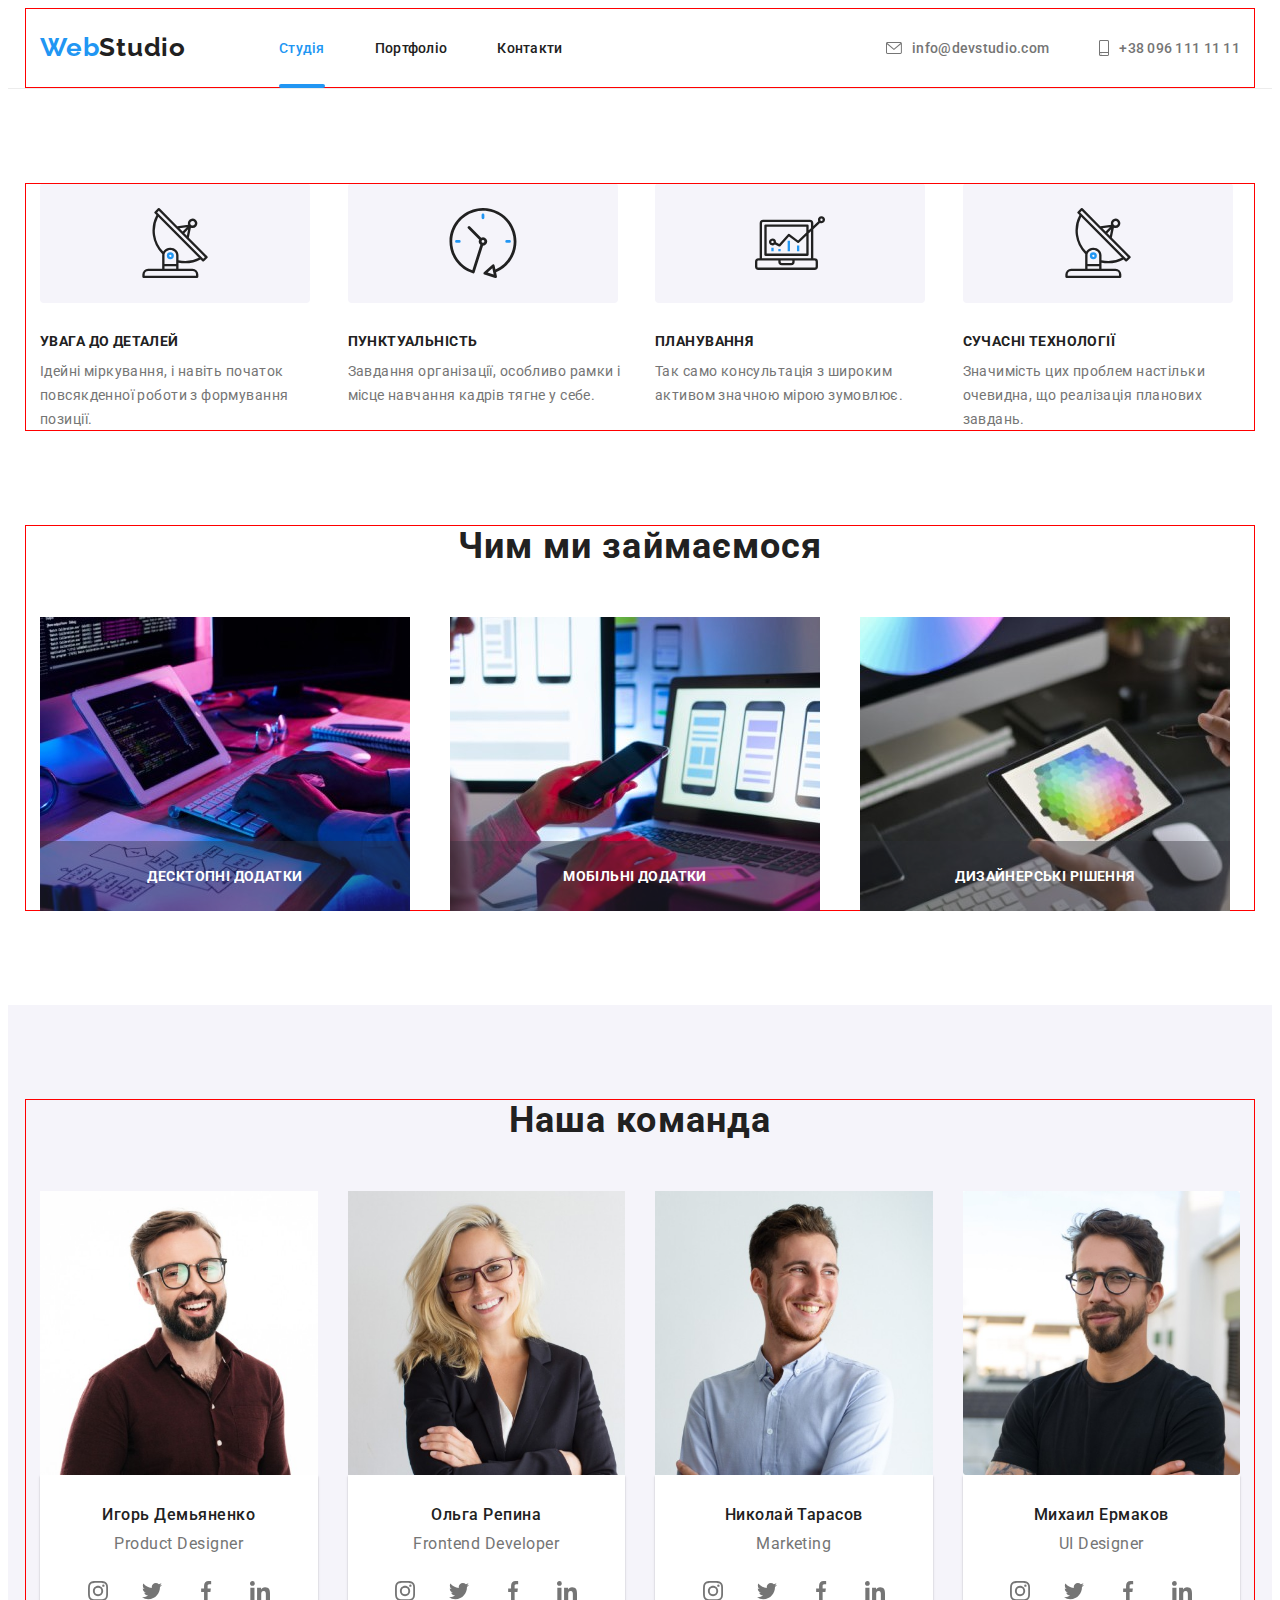
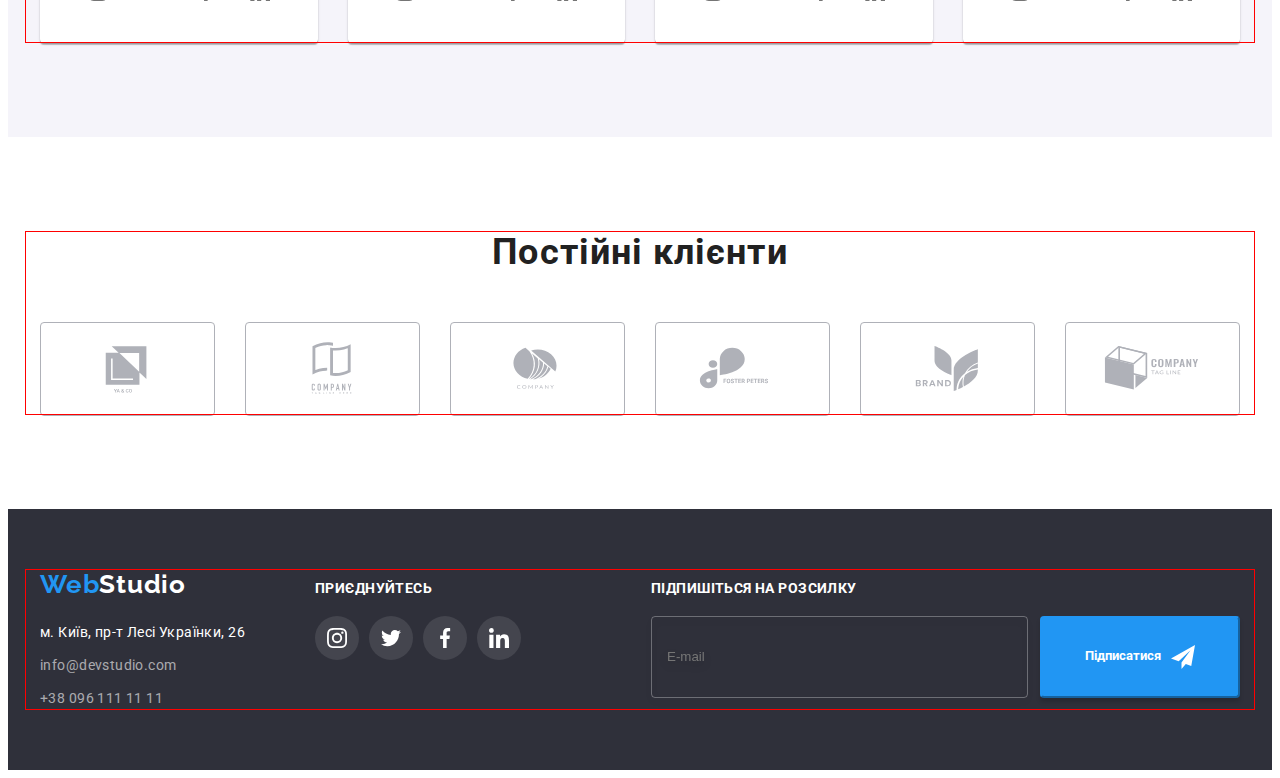
==== commit ac53c6da: "About done" ====
--- a/index.html
+++ b/index.html
@@ -173,7 +173,11 @@
             <li class="about-set">
               <div class="about-set__card">
                 <img
-                  src="./images/box_1.jpg"
+                  srcset="
+                    ./images/about/img-1@1x_lg.jpg 1x,
+                    ./images/about/img-1@2x_lg.jpg 2x
+                  "
+                  src="./images/about/img-1@1x_lg.jpg"
                   alt="розробник пише код"
                   width="370"
                   height="294"
@@ -186,7 +190,11 @@
             <li class="about-set">
               <div class="about-set__card">
                 <img
-                  src="./images/box_2.jpg"
+                  srcset="
+                    ./images/about/img-2@1x_lg.jpg 1x,
+                    ./images/about/img-2@2x_lg.jpg 2x
+                  "
+                  src="./images/about/img-2@1x_lg.jpg"
                   alt="розробляють мобильну версію сайту"
                   width="370"
                   height="294"
@@ -199,7 +207,11 @@
             <li class="about-set">
               <div class="about-set__card">
                 <img
-                  src="./images/box_3.jpg"
+                  srcset="
+                    ./images/about/img-3@1x_lg.jpg 1x,
+                    ./images/about/img-3@2x_lg.jpg 2x
+                  "
+                  src="./images/about/img-3@1x_lg.jpg"
                   alt="розробник обирає кольорову палітру"
                   width="370"
                   height="294"
@@ -219,10 +231,14 @@
           <ul class="command-set card-set list">
             <li class="command-card">
               <img
-                src="./images/img1.jpg"
+                srcset="
+                  ./images/command/img-1@1x_sm.jpg 1x,
+                  ./images/command/img-1@2x_sm.jpg 2x
+                "
+                src="./images/command/img-1@1x_sm.jpg"
                 alt="Игорь Демьяненко"
-                width="270"
-                height="260"
+                width="450"
+                height="460"
               />
               <div class="command-wrapper">
                 <h3 class="command-subtitle command-subtitle--indent-below">
@@ -295,10 +311,14 @@
             </li>
             <li class="command-card">
               <img
-                src="./images/img2.jpg"
+                srcset="
+                  ./images/command/img-2@1x_sm.jpg 1x,
+                  ./images/command/img-2@2x_sm.jpg 2x
+                "
+                src="./images/command/img-2@1x_sm.jpg"
                 alt="Ольга Репина"
-                width="270"
-                height="260"
+                width="450"
+                height="460"
               />
               <div class="command-wrapper">
                 <h3 class="command-subtitle command-subtitle--indent-below">
@@ -371,10 +391,14 @@
             </li>
             <li class="command-card">
               <img
-                src="./images/img3.jpg"
+                srcset="
+                  ./images/command/img-3@1x_sm.jpg 1x,
+                  ./images/command/img-3@2x_sm.jpg 2x
+                "
+                src="./images/command/img-3@1x_sm.jpg"
                 alt="Николай Тарасов"
-                width="270"
-                height="260"
+                width="450"
+                height="460"
               />
               <div class="command-wrapper">
                 <h3 class="command-subtitle command-subtitle--indent-below">
@@ -447,10 +471,14 @@
             </li>
             <li class="command-card">
               <img
-                src="./images/img4.jpg"
+                srcset="
+                  ./images/command/img-4@1x_sm.jpg 1x,
+                  ./images/command/img-4@2x_sm.jpg 2x
+                "
+                src="./images/command/img-4@1x_sm.jpg"
                 alt="Михаил Ермаков"
-                width="270"
-                height="260"
+                width="450"
+                height="460"
               />
               <div class="command-wrapper">
                 <h3 class="command-subtitle command-subtitle--indent-below">
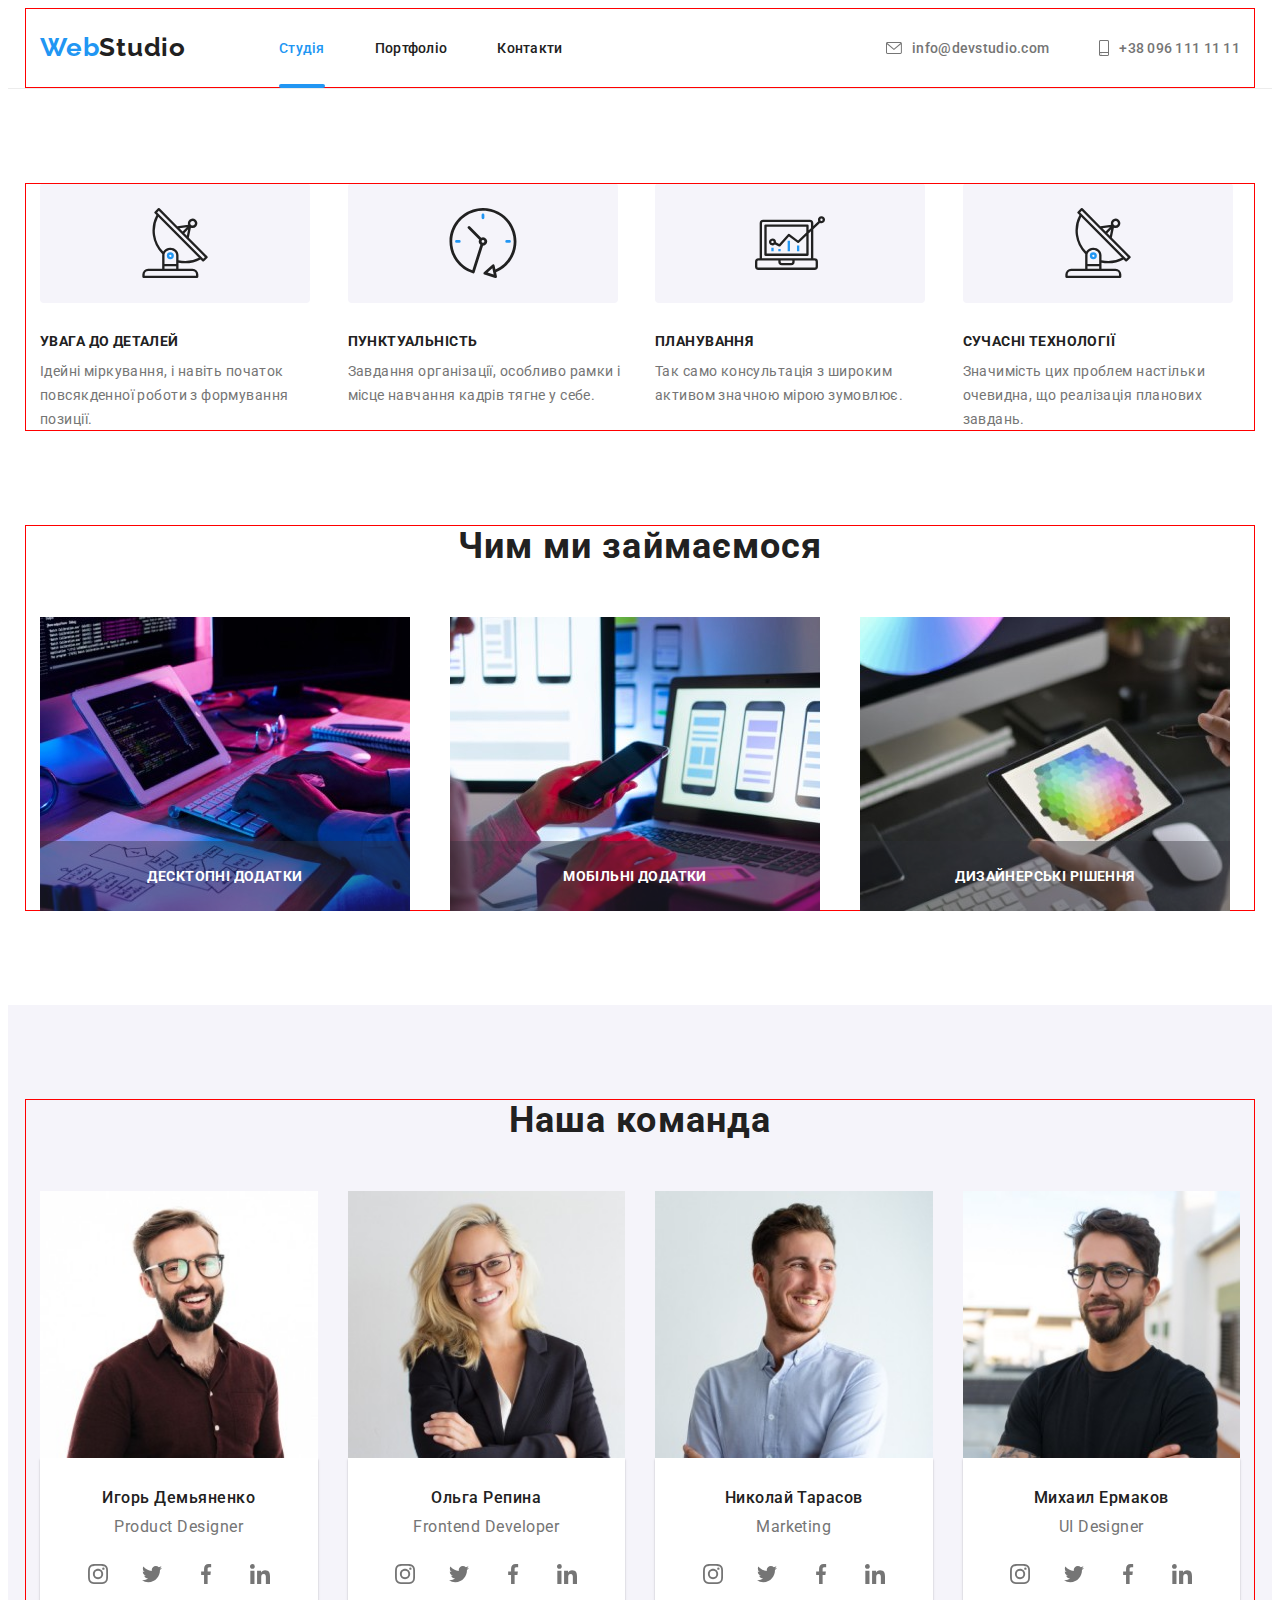
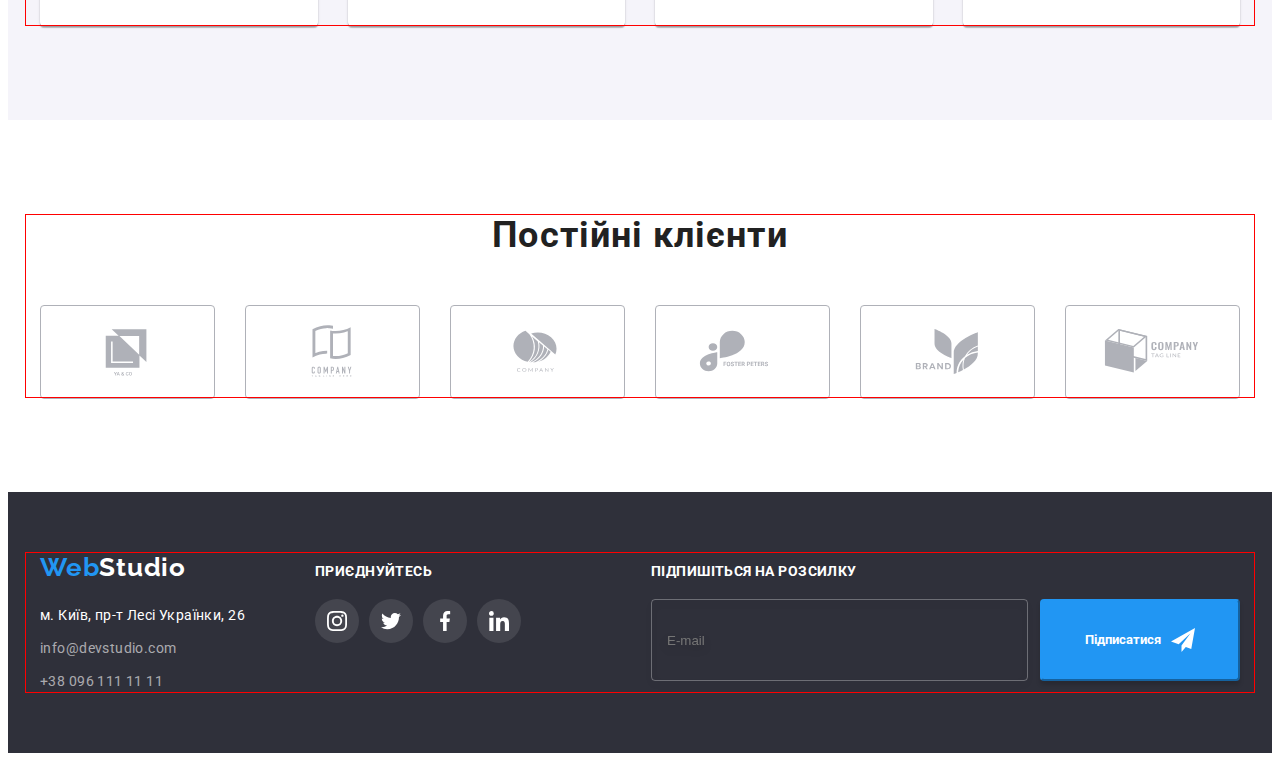
==== commit 6b5865d6: "portfolio" ====
--- a/index.html
+++ b/index.html
@@ -232,10 +232,15 @@
             <li class="command-card">
               <img
                 srcset="
-                  ./images/command/img-1@1x_sm.jpg 1x,
-                  ./images/command/img-1@2x_sm.jpg 2x
+                  ./images/command/img-1@1x_270.jpg 270w,
+                  ./images/command/img-1@1x_354.jpg 354w,
+                  ./images/command/img-1@1x_450.jpg 450w,
+                  ./images/command/img-1@2x_540.jpg 540w,
+                  ./images/command/img-1@2x_708.jpg 708w,
+                  ./images/command/img-1@2x_900.jpg 900w
                 "
-                src="./images/command/img-1@1x_sm.jpg"
+                sizes="(min-width: 1200px) 270px, (min-width:768px) 354px, 100vw"
+                src="./images/command/img-1@1x_450.jpg"
                 alt="Игорь Демьяненко"
                 width="450"
                 height="460"
@@ -312,10 +317,15 @@
             <li class="command-card">
               <img
                 srcset="
-                  ./images/command/img-2@1x_sm.jpg 1x,
-                  ./images/command/img-2@2x_sm.jpg 2x
+                  ./images/command/img-2@1x_270.jpg 270w,
+                  ./images/command/img-2@1x_354.jpg 354w,
+                  ./images/command/img-2@1x_450.jpg 450w,
+                  ./images/command/img-2@2x_540.jpg 540w,
+                  ./images/command/img-2@2x_708.jpg 708w,
+                  ./images/command/img-2@2x_900.jpg 900w
                 "
-                src="./images/command/img-2@1x_sm.jpg"
+                sizes="(min-width: 1200px) 270px, (min-width:768px) 354px, 100vw"
+                src="./images/command/img-2@1x_450.jpg"
                 alt="Ольга Репина"
                 width="450"
                 height="460"
@@ -392,10 +402,15 @@
             <li class="command-card">
               <img
                 srcset="
-                  ./images/command/img-3@1x_sm.jpg 1x,
-                  ./images/command/img-3@2x_sm.jpg 2x
+                  ./images/command/img-3@1x_270.jpg 270w,
+                  ./images/command/img-3@1x_354.jpg 354w,
+                  ./images/command/img-3@1x_450.jpg 450w,
+                  ./images/command/img-3@2x_540.jpg 540w,
+                  ./images/command/img-3@2x_708.jpg 708w,
+                  ./images/command/img-3@2x_900.jpg 900w
                 "
-                src="./images/command/img-3@1x_sm.jpg"
+                sizes="(min-width: 1200px) 270px, (min-width:768px) 354px, 100vw"
+                src="./images/command/img-3@1x_450.jpg"
                 alt="Николай Тарасов"
                 width="450"
                 height="460"
@@ -472,10 +487,15 @@
             <li class="command-card">
               <img
                 srcset="
-                  ./images/command/img-4@1x_sm.jpg 1x,
-                  ./images/command/img-4@2x_sm.jpg 2x
+                  ./images/command/img-4@1x_270.jpg 270w,
+                  ./images/command/img-4@1x_354.jpg 354w,
+                  ./images/command/img-4@1x_450.jpg 450w,
+                  ./images/command/img-4@2x_540.jpg 540w,
+                  ./images/command/img-4@2x_708.jpg 708w,
+                  ./images/command/img-4@2x_900.jpg 900w
                 "
-                src="./images/command/img-4@1x_sm.jpg"
+                sizes="(min-width: 1200px) 270px, (min-width:768px) 354px, 100vw"
+                src="./images/command/img-4@1x_450.jpg"
                 alt="Михаил Ермаков"
                 width="450"
                 height="460"
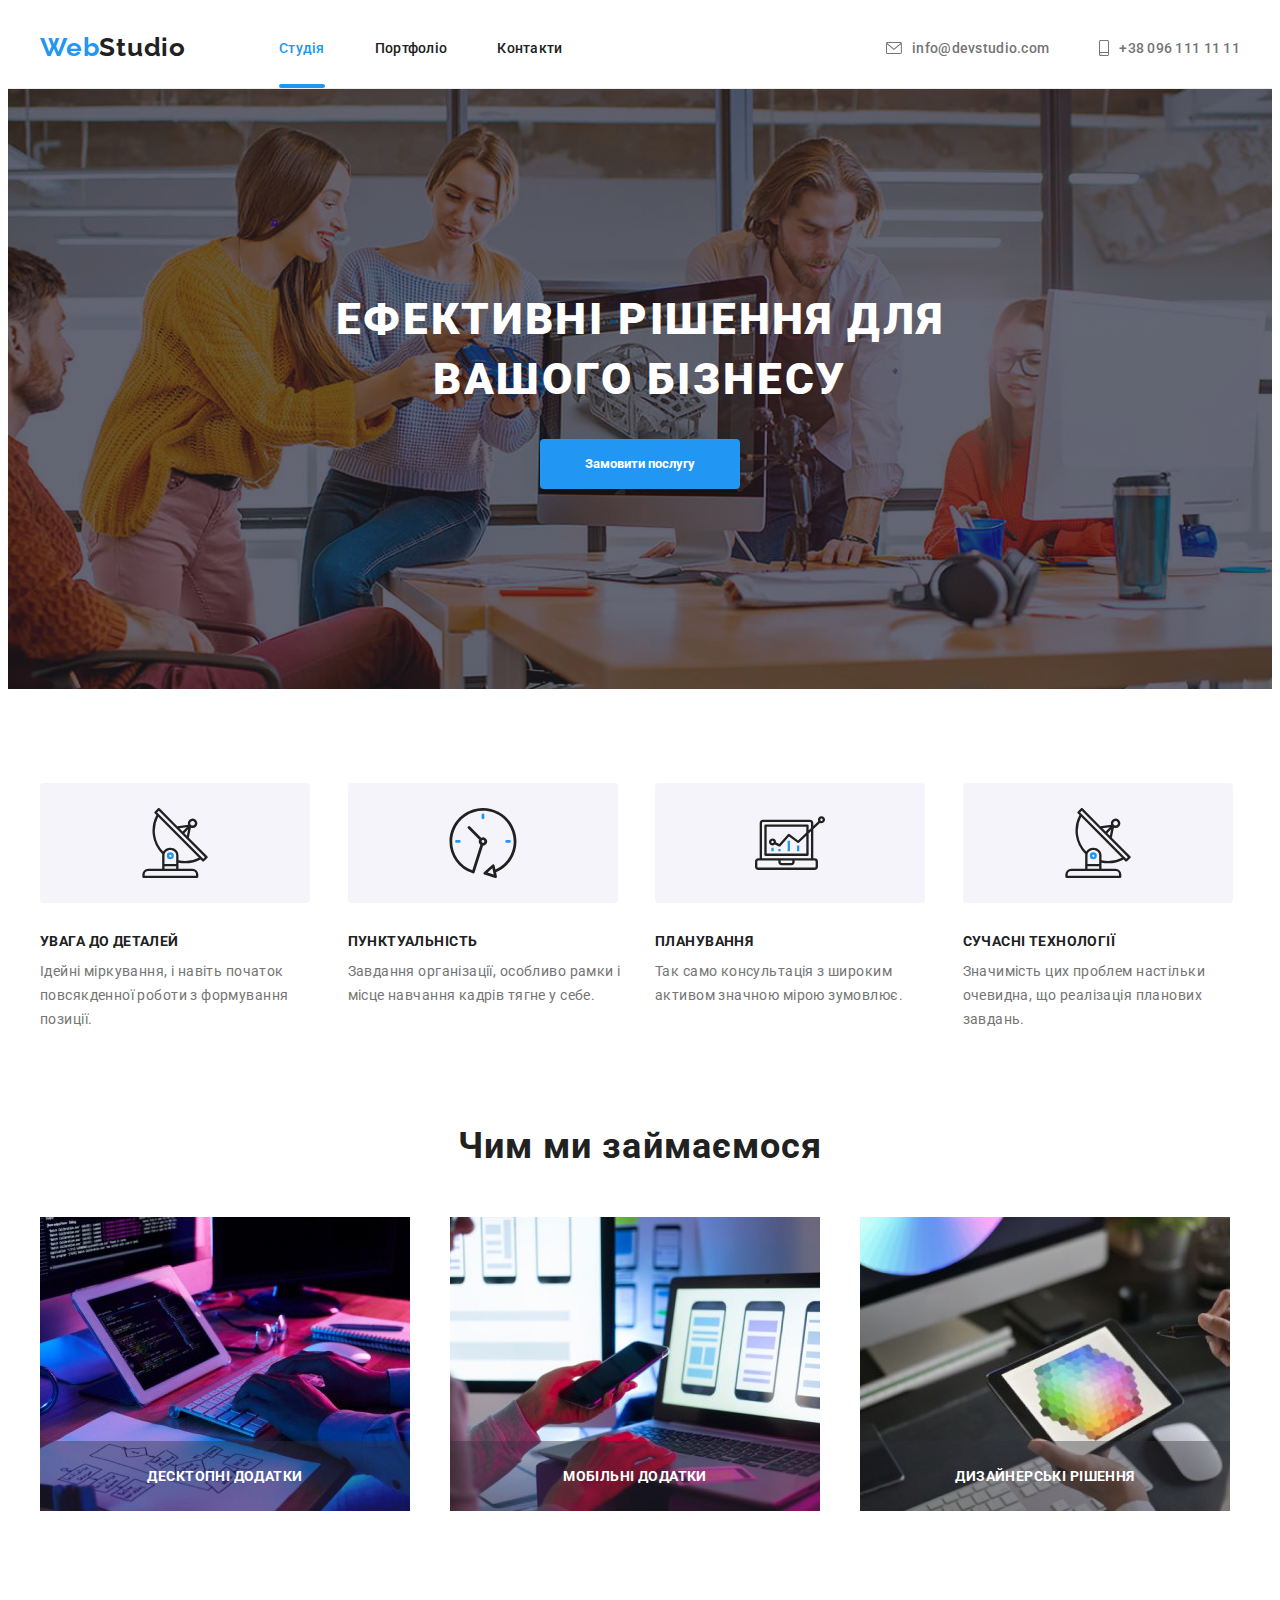
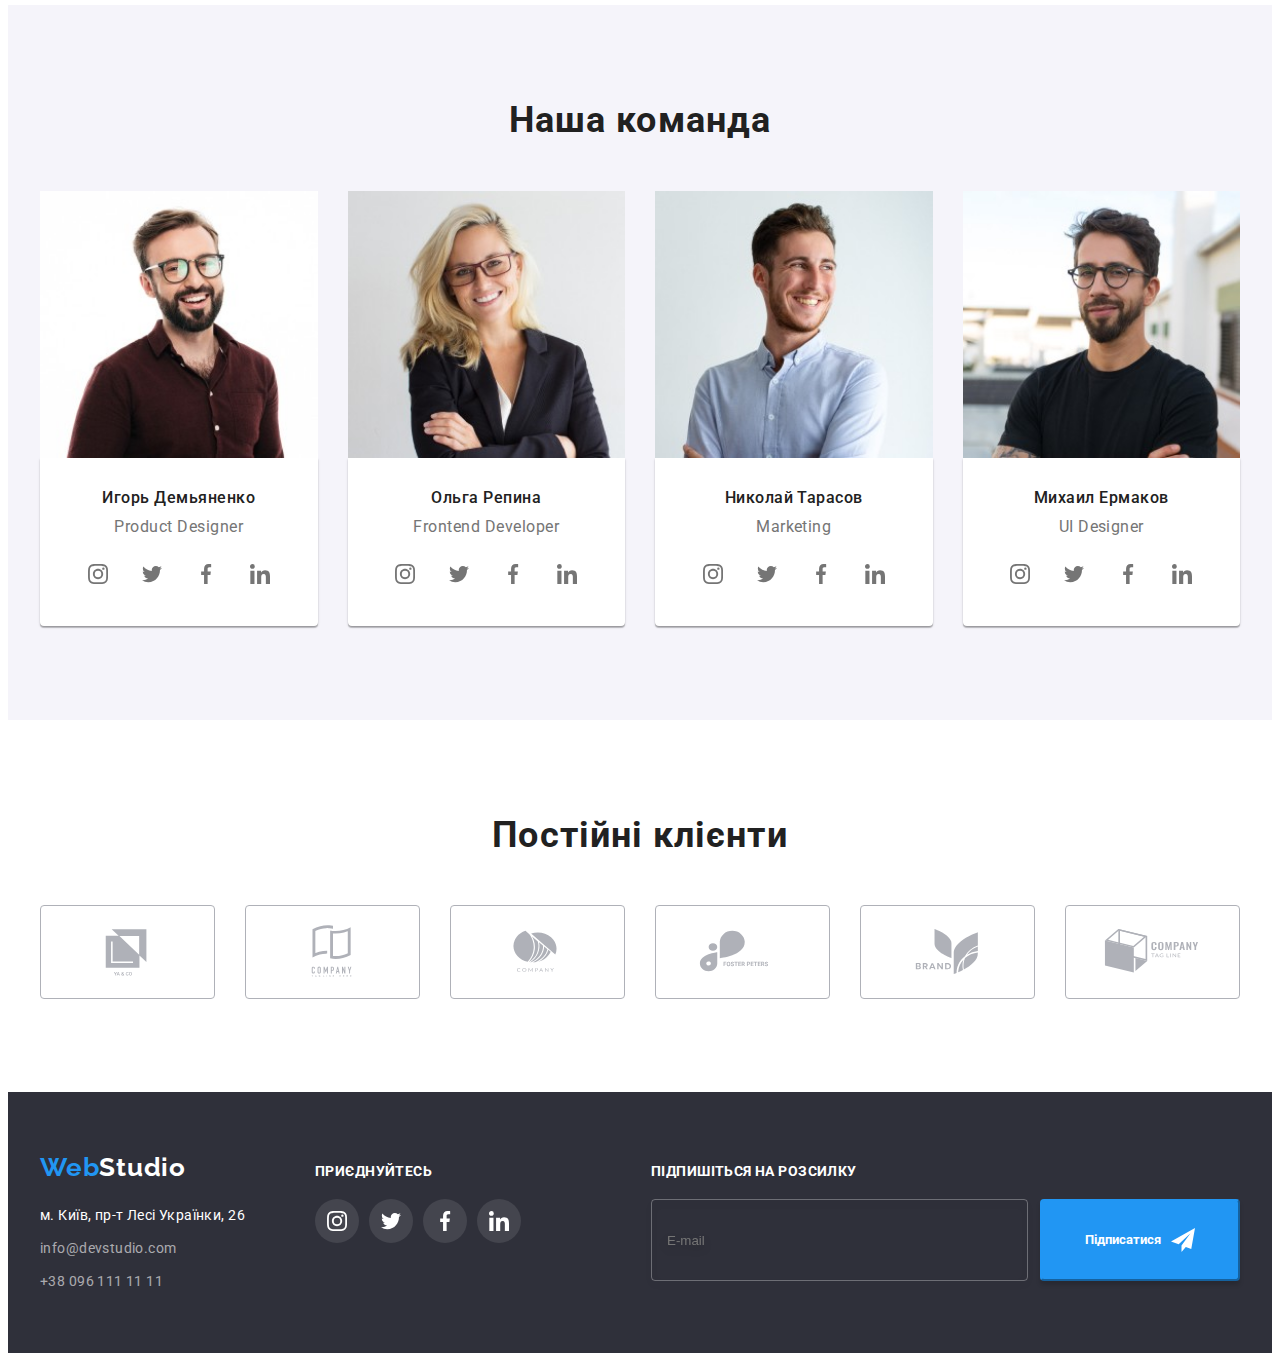
==== commit ddf10331: "hz" ====
--- a/index.html
+++ b/index.html
@@ -78,14 +78,14 @@
 
     <main>
       <!-- Hero section -->
-      <!-- <section class="section-hero section">
-        <div class="container">
+      <section class="section-hero section">
+        <div class="container hero-container">
           <h1 class="main-title">Ефективні рішення для вашого бізнесу</h1>
           <button class="btn" type="button" data-modal-open>
             <span>Замовити послугу</span>
           </button>
         </div>
-      </section> -->
+      </section>
       <!-- Characteristic section -->
       <section class="characteristic-section section">
         <div class="container">
@@ -847,12 +847,12 @@
         </button>
         <ul class="mobile-list mobile-list__nav list">
           <li class="mobile-item mobile-item__nav">
-            <a href="" class="mobile-link mobile-link__nav link"
+            <a href="./index.html" class="mobile-link mobile-link__nav link"
               ><span>Студія</span></a
             >
           </li>
           <li class="mobile-item mobile-item__nav">
-            <a href="" class="mobile-link mobile-link__nav link"
+            <a href="./portfolio.html" class="mobile-link mobile-link__nav link"
               ><span>Портфоліо</span></a
             >
           </li>
--- a/css/main.min.css
+++ b/css/main.min.css
@@ -1 +1 @@
-:root{--main-font: "Roboto", sans-serif;--secondary-font: "Raleway", sans-serif;--main-txt-cl: #757575;--accent-txt-cl: #2196f3;--title-txt-cl: #212121;--white-txt-cl: #ffffff;--footer-contacts-txt-cl: rgba(255, 255, 255, 0.6);--border-modal-btn-cl: rgba(0, 0, 0, 0.1);--border-modal-input-cl: rgba(33, 33, 33, 0.2);--portfolio-overlay-bg-cl: rgba(33, 150, 243, 0.9);--backdrop-bg-cl: rgba(0, 0, 0, 0.2);--footer-social-bg-cl: rgba(255, 255, 255, 0.1);--foter-subscribe-border-cl: rgba(255, 255, 255, 0.3);--client-icon-cl: #afb1b8;--gradient-linear-bg: rgba(47, 48, 58, 0.4);--dark-bg-cl: #2f303a;--light-bg-cl: #f5f4fa;--active-bg-btn-hero: #188ce8;--filter-btn-bg-cl: #f5f4fa;--portfolio-section-wrapper-cl: #eeeeee;--header-border-cl: #ececec;--btn-border-cl: transparent;--indent-header: 50px;--indent-main: 30px;--indent-btn: 8px;--items-characteristic-section: 4;--items-about-us: 3;--items-command: 4;--items-portfolio: 3;--animation-base: 250ms cubic-bezier(0.4, 0, 0.2, 1)}.visually-hidden{position:absolute;width:1px;height:1px;margin:-1px;border:0;padding:0;white-space:nowrap;-webkit-clip-path:inset(100%);clip-path:inset(100%);clip:rect(0 0 0 0);overflow:hidden}.page{font-family:var(--main-font);color:var(--main-txt-cl)}h1,h2,h3,h4,h5,h6,p{margin:0}.list{list-style:none;padding:0;margin:0}.link{text-decoration:none;color:currentColor}img{display:block;max-width:100%;height:auto;-o-object-fit:cover;object-fit:cover;-o-object-position:center;object-position:center}.btn{min-width:200px;min-height:50px;padding-top:10px;padding-right:32px;padding-bottom:10px;padding-left:32px;font-family:inherit;font-weight:700;line-height:1.875;color:var(--white-txt-cl);background-color:var(--accent-txt-cl);-webkit-box-shadow:0px 4px 4px rgba(0,0,0,.15);box-shadow:0px 4px 4px rgba(0,0,0,.15);border-radius:4px;border:var(--btn-border-cl);cursor:pointer;-webkit-transition:background-color var(--animation-base);transition:background-color var(--animation-base)}.btn:hover,.btn:focus{background-color:var(--active-bg-btn-hero)}.btn-set{display:-webkit-box;display:-ms-flexbox;display:flex;-ms-flex-wrap:wrap;flex-wrap:wrap;gap:var(--indent-btn);margin-bottom:50px}@media screen and (min-width: 768px){.btn-set{-webkit-box-pack:center;-ms-flex-pack:center;justify-content:center}}.filter-btn{min-height:38px;padding-top:6px;padding-right:22px;padding-bottom:6px;padding-left:22px;font-family:inherit;font-weight:500;line-height:1.625;letter-spacing:.03em;color:var(--title-txt-cl);background-color:var(--filter-btn-bg-cl);border-radius:4px;border:var(--btn-border-cl);cursor:pointer;-webkit-transition:background-color var(--animation-base),-webkit-box-shadow var(--animation-base) color var(--animation-base);transition:background-color var(--animation-base),-webkit-box-shadow var(--animation-base) color var(--animation-base);transition:background-color var(--animation-base),box-shadow var(--animation-base) color var(--animation-base);transition:background-color var(--animation-base),box-shadow var(--animation-base) color var(--animation-base),-webkit-box-shadow var(--animation-base) color var(--animation-base)}.filter-btn:hover,.filter-btn:focus{color:var(--white-txt-cl);background-color:var(--active-bg-btn-hero);-webkit-box-shadow:0px 3px 1px rgba(0,0,0,.1),0px 1px 2px rgba(0,0,0,.08),0px 2px 2px rgba(0,0,0,.12);box-shadow:0px 3px 1px rgba(0,0,0,.1),0px 1px 2px rgba(0,0,0,.08),0px 2px 2px rgba(0,0,0,.12)}.filter-btn--current{color:var(--white-txt-cl);background-color:var(--accent-txt-cl)}.filter-btn--width{min-width:125px}.subscribe-btn{display:-webkit-box;display:-ms-flexbox;display:flex;-webkit-box-align:center;-ms-flex-align:center;align-items:center;-webkit-box-pack:center;-ms-flex-pack:center;justify-content:center;padding:10px;gap:10px;min-width:200px;min-height:50px;font-family:inherit;font-weight:700;line-height:1.875;color:var(--white-txt-cl);background-color:var(--accent-txt-cl);-webkit-box-shadow:0px 4px 4px rgba(0,0,0,.15);box-shadow:0px 4px 4px rgba(0,0,0,.15);border-radius:4px;border-color:var(--accent-txt-cl);cursor:pointer;-webkit-transition:background-color var(--animation-base);transition:background-color var(--animation-base)}.subscribe-btn:hover,.subscribe-btn:focus{background-color:var(--active-bg-btn-hero)}@media screen and (max-width: 1199px){.subscribe-btn{margin:0 auto}}.subscribe-btn__icon-send{fill:currentColor}.btn-close{position:absolute;top:8px;right:8px;display:-webkit-box;display:-ms-flexbox;display:flex;-webkit-box-align:center;-ms-flex-align:center;align-items:center;-webkit-box-pack:center;-ms-flex-pack:center;justify-content:center;padding:0;width:30px;height:30px;border-radius:50%;background:var(--white-txt-cl);border:1px solid var(--border-modal-btn-cl);cursor:pointer;-webkit-transition:color var(--animation-base);transition:color var(--animation-base)}.btn-close:hover,.btn-close:focus{color:var(--accent-txt-cl)}.btn-close__icon:hover,.btn-close__icon:focus{fill:currentColor}.submit-btn{margin-right:auto;margin-left:auto;display:-webkit-box;display:-ms-flexbox;display:flex;-webkit-box-align:center;-ms-flex-align:center;align-items:center;-webkit-box-pack:center;-ms-flex-pack:center;justify-content:center;min-width:200px;min-height:50px;padding:10px;font-family:inherit;font-weight:700;line-height:1.875;color:var(--white-txt-cl);background-color:var(--accent-txt-cl);-webkit-box-shadow:0px 4px 4px rgba(0,0,0,.15);box-shadow:0px 4px 4px rgba(0,0,0,.15);border-radius:4px;border:var(--btn-border-cl);cursor:pointer;-webkit-transition:background-color var(--animation-base);transition:background-color var(--animation-base)}.submit-btn:hover,.submit-btn:focus{background-color:var(--active-bg-btn-hero)}.card-set{display:-webkit-box;display:-ms-flexbox;display:flex;-ms-flex-wrap:wrap;flex-wrap:wrap;gap:var(--indent-main)}@media screen and (min-width: 480px){.characteristic-set__item{--items-characteristic-section: 1;-ms-flex-preferred-size:calc((100% - var(--indent-main)*(var(--items-characteristic-section) - 1))/var(--items-characteristic-section));flex-basis:calc((100% - var(--indent-main)*(var(--items-characteristic-section) - 1))/var(--items-characteristic-section))}}@media screen and (min-width: 768px){.characteristic-set__item{--items-characteristic-section: 2}}@media screen and (min-width: 1200px){.characteristic-set__item{--items-characteristic-section: 4}}.about-set{-ms-flex-preferred-size:calc((100% - var(--indent-main)*(var(--items-about-us) - 1))/var(--items-about-us));flex-basis:calc((100% - var(--indent-main)*(var(--items-about-us) - 1))/var(--items-about-us))}.command-card{-ms-flex-preferred-size:calc((100% - var(--indent-main)*(var(--items-command) - 1))/var(--items-command));flex-basis:calc((100% - var(--indent-main)*(var(--items-command) - 1))/var(--items-command))}.client-item{display:-webkit-box;display:-ms-flexbox;display:flex;-webkit-box-align:center;-ms-flex-align:center;align-items:center;-webkit-box-pack:center;-ms-flex-pack:center;justify-content:center;height:92px;--items-characteristic-section: 2;-ms-flex-preferred-size:calc((100% - var(--indent-main)*(var(--items-characteristic-section) - 1))/var(--items-characteristic-section));flex-basis:calc((100% - var(--indent-main)*(var(--items-characteristic-section) - 1))/var(--items-characteristic-section))}@media screen and (min-width: 768px){.client-item{--items-characteristic-section: 3}}@media screen and (min-width: 1200px){.client-item{--items-characteristic-section: 6}}.portfolio-items{-ms-flex-preferred-size:calc((100% - var(var(--indent-main))*(var(--items-portfolio) - 1))/var(--items-portfolio));flex-basis:calc((100% - var(var(--indent-main))*(var(--items-portfolio) - 1))/var(--items-portfolio));cursor:pointer}.section{padding-top:60px;padding-bottom:60px}@media screen and (min-width: 1200px){.section{padding-top:94px;padding-bottom:94px}}.container{outline:1px solid red;outline-offset:-1px;padding-left:15px;padding-right:15px;margin-left:auto;margin-right:auto}@media screen and (min-width: 480px){.container{width:480px}}@media screen and (min-width: 768px){.container{width:768px}}@media screen and (min-width: 1200px){.container{width:1200px}}.title-section{font-weight:700;font-size:36px;line-height:1.1666666667;letter-spacing:.03em;color:var(--title-txt-cl);margin-bottom:30px;text-align:center}@media screen and (min-width: 1200px){.title-section{margin-bottom:50px}}.main-title{width:696px;font-weight:900;font-size:44px;line-height:1.3636363636;letter-spacing:.06em;margin-right:auto;margin-bottom:30px;margin-left:auto;text-transform:uppercase;color:var(--white-txt-cl)}.characteristic-set__title{text-align:center;font-weight:700;font-size:14px;line-height:1.1428571429;letter-spacing:.03em;text-transform:uppercase;color:var(--title-txt-cl)}.characteristic-set__title--below-indent{margin-bottom:10px}@media screen and (min-width: 768px){.characteristic-set__title{text-align:left}}.subtitle-potfolio{font-weight:700;font-size:18px;line-height:2;letter-spacing:.06em;color:var(--title-txt-cl);margin-bottom:4px}.join-text{font-weight:700;font-size:14px;line-height:1.1428571429;letter-spacing:.03em;text-transform:uppercase;color:var(--white-txt-cl)}.join-text--indent-below{margin-bottom:20px}@media screen and (max-width: 1199px){.join-text{text-align:center}}.social-list{display:-webkit-box;display:-ms-flexbox;display:flex;gap:10px}.social-list--line-up{-webkit-box-align:center;-ms-flex-align:center;align-items:center;-webkit-box-pack:center;-ms-flex-pack:center;justify-content:center}.social-link{display:-webkit-box;display:-ms-flexbox;display:flex;-webkit-box-align:center;-ms-flex-align:center;align-items:center;-webkit-box-pack:center;-ms-flex-pack:center;justify-content:center;width:44px;height:44px;background-color:var(--white-txt-cl);border-radius:50%;-webkit-transition:background-color var(--animation-base),color var(--animation-base);transition:background-color var(--animation-base),color var(--animation-base)}.social-link:hover{background-color:var(--accent-txt-cl);color:var(--white-txt-cl)}.social-link:focus{background-color:var(--accent-txt-cl);color:var(--white-txt-cl)}.social-link__icon{fill:currentColor}.social-link--dark{background-color:var(--footer-social-bg-cl)}.social-link--white-base{color:var(--white-txt-cl)}.overlay-project{position:relative;overflow:hidden}.portfolio-overlay{position:absolute;display:-webkit-box;display:-ms-flexbox;display:flex;-webkit-box-align:center;-ms-flex-align:center;align-items:center;-webkit-box-pack:center;-ms-flex-pack:center;justify-content:center;width:100%;height:100%;top:0;left:0;background:var(--portfolio-overlay-bg-cl);-webkit-transform:translateY(100%);transform:translateY(100%);-webkit-transition:-webkit-transform var(--animation-base);transition:-webkit-transform var(--animation-base);transition:transform var(--animation-base);transition:transform var(--animation-base), -webkit-transform var(--animation-base);opacity:0}.portfolio-link:hover .portfolio-overlay,.portfolio-link:focus .portfolio-overlay{-webkit-transform:translateY(0%);transform:translateY(0%);opacity:1}.portfolio-overlay__text{font-size:18px;line-height:1.5555555556;letter-spacing:.03em;color:var(--white-txt-cl);padding-left:24px;padding-right:24px}.portfolio-desc{line-height:1.875;letter-spacing:.03em}.address__text{text-align:center;font-style:normal;font-size:14px;line-height:1.7142857143;letter-spacing:.03em;color:var(--white-txt-cl);margin-bottom:8px}@media screen and (max-width: 1199px){.address__text{text-align:center}}@media screen and (min-width: 1200px){.address__text{margin-bottom:9px}}.address__contacts{display:block;font-style:normal;font-size:14px;line-height:1.7142857143;letter-spacing:.03em;color:var(--footer-contacts-txt-cl)}.address__contacts--indent-below{margin-bottom:8px}@media screen and (min-width: 1200px){.address__contacts--indent-below{margin-bottom:9px}}@media screen and (max-width: 1199px){.address__contacts{text-align:center}}@media screen and (min-width: 1200px){.subscribe-container{margin-left:auto}}.subscribe-form{text-align:center}@media screen and (min-width: 1200px){.subscribe-form{display:-webkit-box;display:-ms-flexbox;display:flex;gap:12px}}.subscribe-input{display:inline-block;width:100%;min-height:50px;padding-top:15px;padding-left:15px;padding-bottom:15px;padding-left:15px;border:1px solid var(--foter-subscribe-border-cl);-webkit-filter:drop-shadow(0px 4px 4px rgba(0, 0, 0, 0.15));filter:drop-shadow(0px 4px 4px rgba(0, 0, 0, 0.15));border-radius:4px;outline:rgba(0,0,0,0);background-color:rgba(0,0,0,0);color:var(--white-txt-cl);-webkit-transition:color var(--animation-base),border-color var(--animation-base);transition:color var(--animation-base),border-color var(--animation-base)}.subscribe-input:focus{font-family:inherit;color:var(--white-txt-cl);border-color:var(--accent-txt-cl)}@media screen and (min-width: 768px)and (max-width: 1199px){.subscribe-input{width:450px}}@media screen and (min-width: 1200px){.subscribe-input{width:358px}}@media screen and (max-width: 1199px){.subscribe-input{margin-bottom:20px}}.modal-slogan{font-weight:700;font-size:20px;line-height:1.15;text-align:center;letter-spacing:.03em;color:var(--title-txt-cl);margin-bottom:12px}.register-form{text-align:center}.form-group{display:-webkit-box;display:-ms-flexbox;display:flex;-webkit-box-orient:vertical;-webkit-box-direction:normal;-ms-flex-direction:column;flex-direction:column;gap:10px;margin-bottom:20px}.register-wrap{position:relative;display:block}.register-text{display:block;text-align:left;font-size:12px;letter-spacing:.01em;line-height:1.1666666667;color:var(--main-txt-cl);margin-bottom:4px}.input-field,.textarea-field{width:100%;padding-top:12px;padding-right:12px;padding-bottom:12px;padding-left:42px;border:1px solid var(--border-modal-input-cl);border-radius:4px;font-size:12px;line-height:1.1666666667;letter-spacing:.01em;outline:rgba(0,0,0,0);-webkit-transition:border-color var(--animation-base);transition:border-color var(--animation-base)}.input-field:focus,.textarea-field:focus{border-color:var(--accent-txt-cl)}.textarea-field{resize:none;padding-right:16px;padding-left:16px}.textarea-field:focus{border-color:var(--accent-txt-cl)}.register-form-icon{position:absolute;top:50%;left:12px;-webkit-transition:fill var(--animation-base);transition:fill var(--animation-base)}.input-field:focus+.register-form-icon{fill:var(--accent-txt-cl)}.register-agreement{display:-webkit-box;display:-ms-flexbox;display:flex;-webkit-box-align:center;-ms-flex-align:center;align-items:center;-webkit-box-pack:center;-ms-flex-pack:center;justify-content:center;gap:7px;margin-bottom:30px}.register-agreement__text{font-size:12px;line-height:1.7142857143;letter-spacing:.03em}@media screen and (min-width: 1200px){.register-agreement__text{font-size:14}}.register-agreement__link{-webkit-text-decoration-line:underline;text-decoration-line:underline;text-underline-position:under;color:var(--accent-txt-cl)}.register-checkbox:checked+.register-icon .register-icon__uncheck{opacity:0;-webkit-transition:opacity var(--animation-base);transition:opacity var(--animation-base)}.register-icon__check{opacity:0;fill:var(--active-bg-btn-hero);-webkit-transition:opacity var(--animation-base);transition:opacity var(--animation-base)}.register-checkbox:checked+.register-icon .register-icon__check{opacity:1}.backdrop{position:fixed;top:0;left:0;width:100%;height:100%;background:var(--backdrop-bg-cl);opacity:1;-webkit-transition:opacity var(--animation-base),visibility var(--animation-base);transition:opacity var(--animation-base),visibility var(--animation-base)}.modal{position:absolute;top:50%;left:50%;min-width:450px;min-height:609px;padding:40px;background:var(--white-txt-cl);-webkit-box-shadow:0px 1px 3px rgba(0,0,0,.12),0px 1px 1px rgba(0,0,0,.14),0px 2px 1px rgba(0,0,0,.2);box-shadow:0px 1px 3px rgba(0,0,0,.12),0px 1px 1px rgba(0,0,0,.14),0px 2px 1px rgba(0,0,0,.2);border-radius:4px;-webkit-transform:translate(-50%, -50%) scale(1);transform:translate(-50%, -50%) scale(1);-webkit-transition:opacity var(--animation-base),-webkit-transform var(--animation-base);transition:opacity var(--animation-base),-webkit-transform var(--animation-base);transition:transform var(--animation-base),opacity var(--animation-base);transition:transform var(--animation-base),opacity var(--animation-base),-webkit-transform var(--animation-base)}.backdrop.is-hidden .modal{-webkit-transform:translate(-50%, -50%) scale(0.8);transform:translate(-50%, -50%) scale(0.8)}@media screen and (min-width: 1200px){.modal{min-width:528px;min-height:581px}}.backdrop.is-hidden{visibility:hidden;opacity:0;pointer-events:none}.logo{display:inline-block;font-family:var(--secondary-font);font-weight:700;font-size:24px;line-height:1.1666666667;letter-spacing:.03em;color:var(--accent-txt-cl);padding-top:16px;padding-bottom:16px}@media screen and (min-width: 768px){.logo{padding-top:26px;padding-bottom:26px}}@media screen and (min-width: 1200px){.logo{padding-top:24px;padding-bottom:25px;font-weight:700;font-size:26px;line-height:1.1923076923}}.logo__title--dark{color:var(--title-txt-cl)}.logo--right-indent{margin-right:auto}.logo__title--white{color:var(--white-txt-cl)}.menu-btn{display:-webkit-box;display:-ms-flexbox;display:flex;-webkit-box-align:center;-ms-flex-align:center;align-items:center;-webkit-box-pack:center;-ms-flex-pack:center;justify-content:center;margin-left:auto;width:40px;height:40px;background-color:rgba(0,0,0,0);border:none;cursor:pointer}@media screen and (min-width: 768px){.menu-btn{display:none}}.menu-overlay{position:fixed;top:0;left:0;z-index:100;width:100%;height:100%;visibility:hidden;opacity:0;pointer-events:none;background-color:var(--backdrop-bg-cl);-webkit-transition:opacity var(--animation-base),visibility var(--animation-base);transition:opacity var(--animation-base),visibility var(--animation-base)}.menu-overlay.is-open{opacity:1;pointer-events:initial;visibility:visible}@media screen and (min-width: 768px){.menu-overlay{display:none}}.menu-close{position:absolute;top:10px;right:15px;display:-webkit-box;display:-ms-flexbox;display:flex;-webkit-box-align:center;-ms-flex-align:center;align-items:center;-webkit-box-pack:center;-ms-flex-pack:center;justify-content:center;padding:0;width:40px;height:40px;border-radius:50%;background:var(--white-txt-cl);border:none;color:var(--title-txt-cl);cursor:pointer;-webkit-transition:color var(--animation-base);transition:color var(--animation-base)}.menu-close:hover,.menu-close:focus{color:var(--accent-txt-cl)}.menu-close__icon:hover,.menu-close__icon:focus{fill:currentColor}.mobile-container{display:-webkit-box;display:-ms-flexbox;display:flex;-webkit-box-orient:vertical;-webkit-box-direction:normal;-ms-flex-direction:column;flex-direction:column;max-width:480px;height:100%;padding-top:48px;padding-right:40px;padding-bottom:48px;padding-left:40px;-webkit-transform:translateX(100%);transform:translateX(100%);-webkit-transition:-webkit-transform var(--animation-base);transition:-webkit-transform var(--animation-base);transition:transform var(--animation-base);transition:transform var(--animation-base), -webkit-transform var(--animation-base);background-color:var(--white-txt-cl);-webkit-box-shadow:0px 4px 8px rgba(0,0,0,.04),0px 2px 4px rgba(0,0,0,.08),0px 1px 3px rgba(0,0,0,.16);box-shadow:0px 4px 8px rgba(0,0,0,.04),0px 2px 4px rgba(0,0,0,.08),0px 1px 3px rgba(0,0,0,.16)}.menu-overlay.is-open .mobile-container{-webkit-transform:translateX(0);transform:translateX(0)}.mobile-list__nav{margin-bottom:auto}.mobile-list__contacts{margin-bottom:64px}.mobile-list__social{display:-webkit-box;display:-ms-flexbox;display:flex;-webkit-box-orient:horizontal;-webkit-box-direction:normal;-ms-flex-direction:row;flex-direction:row;-ms-flex-wrap:wrap;flex-wrap:wrap;gap:10px}.mobile-item__social:not(:last-child) .mobile-link__social{display:-webkit-box;display:-ms-flexbox;display:flex;padding-right:10px;border-right:1px solid rgba(33,33,33,.2)}.mobile-link{color:var(--title-txt-cl);-webkit-transition:color var(--animation-base);transition:color var(--animation-base)}.mobile-link:hover,.mobile-link:focus{color:var(--accent-txt-cl)}.mobile-link__nav{font-weight:500;font-size:40px;line-height:1.175;letter-spacing:.02em}.mobile-item__nav:not(:last-child){margin-bottom:32px}.mobile-item__contacts:first-child .mobile-link__contacts{font-weight:500;font-size:34px;line-height:1.1764705882;letter-spacing:.02em;color:var(--accent-txt-cl)}.mobile-item__contacts:last-child .mobile-link__contacts{font-weight:500;font-size:24px;line-height:1.1666666667;letter-spacing:.02em;color:var(--main-txt-cl)}.mobile-item__contacts:first-child{margin-bottom:32px}.mobile-link__social{font-weight:500;font-size:18px;line-height:1.2222222222;letter-spacing:.02em;color:var(--accent-txt-cl)}.header{border-bottom:1px solid var(--header-border-cl)}.header__container{display:-webkit-box;display:-ms-flexbox;display:flex;-webkit-box-align:center;-ms-flex-align:center;align-items:center}.contacts-list{margin-left:auto;display:-webkit-box;display:-ms-flexbox;display:flex}@media screen and (max-width: 767px){.contacts-list{display:none}}@media screen and (min-width: 768px)and (max-width: 1199px){.contacts-list{-ms-flex-wrap:wrap;flex-wrap:wrap;max-width:138px}}@media screen and (min-width: 1200px){.contacts-list{gap:var(--indent-header)}}@media screen and (min-width: 768px)and (max-width: 1199px){.contacts-list__item:not(:last-child){margin-bottom:10px}}.contacts-list__link{display:-webkit-box;display:-ms-flexbox;display:flex;font-weight:500;font-size:12px;line-height:1.1666666667;letter-spacing:.02em;gap:10px;-webkit-box-align:center;-ms-flex-align:center;align-items:center;-webkit-box-pack:center;-ms-flex-pack:center;justify-content:center;-webkit-transition:color var(--animation-base);transition:color var(--animation-base)}.contacts-list__link:hover,.contacts-list__link:focus{color:var(--accent-txt-cl)}@media screen and (min-width: 1200px){.contacts-list__link{padding-top:32px;padding-bottom:32px;font-size:14px;line-height:1.1428571429}}.contacts-list__icon{fill:currentColor}.main-nav{display:-webkit-box;display:-ms-flexbox;display:flex}.site-nav{margin-left:88px;display:-webkit-box;display:-ms-flexbox;display:flex;gap:var(--indent-header)}@media screen and (max-width: 767px){.site-nav{display:none}}@media screen and (min-width: 1200px){.site-nav{margin-left:93px}}.site-nav__link{display:inline-block;color:var(--title-txt-cl);font-weight:500;font-size:14px;line-height:1.1428571429;letter-spacing:.02em;padding-top:32px;padding-bottom:32px;-webkit-transition:color var(--animation-base);transition:color var(--animation-base)}.site-nav__link:hover,.site-nav__link:focus{color:var(--accent-txt-cl)}.site-nav--current{position:relative;color:var(--accent-txt-cl)}.site-nav--current::after{position:absolute;bottom:0;left:0;content:"";display:block;width:100%;height:4px;background:var(--accent-txt-cl);border-radius:2px}.section-hero{max-width:1600px;margin-left:auto;margin-right:auto;background-color:var(--dark-bg-cl);background-image:-webkit-gradient(linear, left top, right top, from(var(--gradient-linear-bg)), to(var(--gradient-linear-bg))),url(../images/backgrounds/bg1.jpg);background-image:linear-gradient(to right, var(--gradient-linear-bg), var(--gradient-linear-bg)),url(../images/backgrounds/bg1.jpg);background-repeat:no-repeat;background-position:center;background-size:cover;text-align:center;padding-top:200px;padding-bottom:200px}.characteristic-set__contaniner{display:-webkit-box;display:-ms-flexbox;display:flex;-webkit-box-align:center;-ms-flex-align:center;align-items:center;-webkit-box-pack:center;-ms-flex-pack:center;justify-content:center;height:120px;background:var(--light-bg-cl);border-radius:4px}.characteristic-set__contaniner--below-indent{margin-bottom:30px}@media screen and (min-width: 480px){.characteristic-set__contaniner{max-width:450px}}@media screen and (min-width: 768px){.characteristic-set__contaniner{width:354px}}@media screen and (min-width: 1200px){.characteristic-set__contaniner{width:270px}}.characteristic-set__desc{font-size:14px;line-height:1.7142857143;letter-spacing:.03em}.about-section{padding-top:0}@media screen and (max-width: 1199px){.about-section{display:none}}.about-set__card{position:relative}.about-set__overlay{position:absolute;bottom:0;display:-webkit-box;display:-ms-flexbox;display:flex;-webkit-box-pack:center;-ms-flex-pack:center;justify-content:center;-webkit-box-align:center;-ms-flex-align:center;align-items:center;width:370px;height:70px;background-color:var(--gradient-linear-bg)}.about-set__text{font-weight:700;font-size:14px;line-height:1.1428571429;letter-spacing:.03em;text-transform:uppercase;color:var(--white-txt-cl)}.command-section{background-color:var(--light-bg-cl)}.command-wrapper{padding-top:30px;padding-right:5px;padding-bottom:30px;padding-left:5px;background:var(--white-txt-cl);-webkit-box-shadow:0px 1px 3px rgba(0,0,0,.12),0px 1px 1px rgba(0,0,0,.14),0px 2px 1px rgba(0,0,0,.2);box-shadow:0px 1px 3px rgba(0,0,0,.12),0px 1px 1px rgba(0,0,0,.14),0px 2px 1px rgba(0,0,0,.2);border-radius:0px 0px 4px 4px}.command-role{line-height:1.1875;text-align:center;letter-spacing:.03em;margin-bottom:16px}.command-role--indent-below{margin-bottom:16px}.command-subtitle{font-weight:500;font-size:16px;line-height:1.1875;text-align:center;letter-spacing:.03em;color:var(--title-txt-cl)}.command-subtitle--indent-below{margin-bottom:10px}.portfolio-link{display:block;-webkit-transition:-webkit-box-shadow var(--animation-base);transition:-webkit-box-shadow var(--animation-base);transition:box-shadow var(--animation-base);transition:box-shadow var(--animation-base), -webkit-box-shadow var(--animation-base)}.portfolio-link:hover,.portfolio-link:focus{-webkit-box-shadow:0px 3px 1px rgba(0,0,0,.1),0px 1px 2px rgba(0,0,0,.08),0px 2px 2px rgba(0,0,0,.12);box-shadow:0px 3px 1px rgba(0,0,0,.1),0px 1px 2px rgba(0,0,0,.08),0px 2px 2px rgba(0,0,0,.12)}.portfolio-wrapper{padding-top:20px;padding-right:24px;padding-bottom:20px;padding-left:24px;background:var(--white-txt-cl);border:1px solid var(--portfolio-section-wrapper-cl);border-top:none}.client-link{display:-webkit-box;display:-ms-flexbox;display:flex;-webkit-box-align:center;-ms-flex-align:center;align-items:center;-webkit-box-pack:center;-ms-flex-pack:center;justify-content:center;height:92px;width:100%;border:1px solid var(--client-icon-cl);color:var(--client-icon-cl);border-radius:4px;-webkit-transition:color var(--animation-base),border var(--animation-base);transition:color var(--animation-base),border var(--animation-base)}.client-link:hover{color:var(--accent-txt-cl);border:1px solid var(--accent-txt-cl)}.client-link:focus{color:var(--accent-txt-cl);border:1px solid var(--accent-txt-cl)}.client-link__icon{fill:currentColor}.footer{background-color:var(--dark-bg-cl);padding-top:60px;padding-bottom:60px}@media screen and (min-width: 1200px){.footer__container{display:-webkit-box;display:-ms-flexbox;display:flex;-webkit-box-align:baseline;-ms-flex-align:baseline;align-items:baseline;gap:70px}}.footer__logo{margin-bottom:20px;padding-top:0;padding-right:0;padding-bottom:0;padding-left:0}@media screen and (max-width: 1199px){.footer__logo{display:block;text-align:center}}@media screen and (max-width: 1199px){.footer__contacts{margin-bottom:60px}}@media screen and (max-width: 1199px){.footer__socialmedia{margin-bottom:60px}}/*# sourceMappingURL=main.min.css.map */+:root{--main-font: "Roboto", sans-serif;--secondary-font: "Raleway", sans-serif;--main-txt-cl: #757575;--accent-txt-cl: #2196f3;--title-txt-cl: #212121;--white-txt-cl: #ffffff;--footer-contacts-txt-cl: rgba(255, 255, 255, 0.6);--border-modal-btn-cl: rgba(0, 0, 0, 0.1);--border-modal-input-cl: rgba(33, 33, 33, 0.2);--portfolio-overlay-bg-cl: rgba(33, 150, 243, 0.9);--backdrop-bg-cl: rgba(0, 0, 0, 0.2);--footer-social-bg-cl: rgba(255, 255, 255, 0.1);--foter-subscribe-border-cl: rgba(255, 255, 255, 0.3);--client-icon-cl: #afb1b8;--gradient-linear-bg: rgba(47, 48, 58, 0.4);--dark-bg-cl: #2f303a;--light-bg-cl: #f5f4fa;--active-bg-btn-hero: #188ce8;--filter-btn-bg-cl: #f5f4fa;--portfolio-section-wrapper-cl: #eeeeee;--header-border-cl: #ececec;--btn-border-cl: transparent;--indent-header: 50px;--indent-main: 30px;--indent-btn: 8px;--items-characteristic-section: 4;--items-about-us: 3;--items-command: 1;--items-portfolio: 1;--animation-base: 250ms cubic-bezier(0.4, 0, 0.2, 1)}.visually-hidden{position:absolute;width:1px;height:1px;margin:-1px;border:0;padding:0;white-space:nowrap;-webkit-clip-path:inset(100%);clip-path:inset(100%);clip:rect(0 0 0 0);overflow:hidden}.page{font-family:var(--main-font);color:var(--main-txt-cl)}h1,h2,h3,h4,h5,h6,p{margin:0}.list{list-style:none;padding:0;margin:0}.link{text-decoration:none;color:currentColor}img{display:block;max-width:100%;height:auto;-o-object-fit:cover;object-fit:cover;-o-object-position:center;object-position:center}.btn{min-width:200px;min-height:50px;padding-top:10px;padding-right:32px;padding-bottom:10px;padding-left:32px;font-family:inherit;font-weight:700;line-height:1.875;color:var(--white-txt-cl);background-color:var(--accent-txt-cl);-webkit-box-shadow:0px 4px 4px rgba(0,0,0,.15);box-shadow:0px 4px 4px rgba(0,0,0,.15);border-radius:4px;border:var(--btn-border-cl);cursor:pointer;-webkit-transition:background-color var(--animation-base);transition:background-color var(--animation-base)}.btn:hover,.btn:focus{background-color:var(--active-bg-btn-hero)}.btn-set{display:-webkit-box;display:-ms-flexbox;display:flex;-ms-flex-wrap:wrap;flex-wrap:wrap;gap:var(--indent-btn);margin-bottom:50px}@media screen and (min-width: 768px){.btn-set{-webkit-box-pack:center;-ms-flex-pack:center;justify-content:center}}.filter-btn{min-height:38px;padding-top:6px;padding-right:22px;padding-bottom:6px;padding-left:22px;font-family:inherit;font-weight:500;line-height:1.625;letter-spacing:.03em;color:var(--title-txt-cl);background-color:var(--filter-btn-bg-cl);border-radius:4px;border:var(--btn-border-cl);cursor:pointer;-webkit-transition:background-color var(--animation-base),-webkit-box-shadow var(--animation-base) color var(--animation-base);transition:background-color var(--animation-base),-webkit-box-shadow var(--animation-base) color var(--animation-base);transition:background-color var(--animation-base),box-shadow var(--animation-base) color var(--animation-base);transition:background-color var(--animation-base),box-shadow var(--animation-base) color var(--animation-base),-webkit-box-shadow var(--animation-base) color var(--animation-base)}.filter-btn:hover,.filter-btn:focus{color:var(--white-txt-cl);background-color:var(--active-bg-btn-hero);-webkit-box-shadow:0px 3px 1px rgba(0,0,0,.1),0px 1px 2px rgba(0,0,0,.08),0px 2px 2px rgba(0,0,0,.12);box-shadow:0px 3px 1px rgba(0,0,0,.1),0px 1px 2px rgba(0,0,0,.08),0px 2px 2px rgba(0,0,0,.12)}.filter-btn--current{color:var(--white-txt-cl);background-color:var(--accent-txt-cl)}.filter-btn--width{min-width:125px}.subscribe-btn{display:-webkit-box;display:-ms-flexbox;display:flex;-webkit-box-align:center;-ms-flex-align:center;align-items:center;-webkit-box-pack:center;-ms-flex-pack:center;justify-content:center;padding:10px;gap:10px;min-width:200px;min-height:50px;font-family:inherit;font-weight:700;line-height:1.875;color:var(--white-txt-cl);background-color:var(--accent-txt-cl);-webkit-box-shadow:0px 4px 4px rgba(0,0,0,.15);box-shadow:0px 4px 4px rgba(0,0,0,.15);border-radius:4px;border-color:var(--accent-txt-cl);cursor:pointer;-webkit-transition:background-color var(--animation-base);transition:background-color var(--animation-base)}.subscribe-btn:hover,.subscribe-btn:focus{background-color:var(--active-bg-btn-hero)}@media screen and (max-width: 1199px){.subscribe-btn{margin:0 auto}}.subscribe-btn__icon-send{fill:currentColor}.btn-close{position:absolute;top:8px;right:8px;display:-webkit-box;display:-ms-flexbox;display:flex;-webkit-box-align:center;-ms-flex-align:center;align-items:center;-webkit-box-pack:center;-ms-flex-pack:center;justify-content:center;padding:0;width:30px;height:30px;border-radius:50%;background:var(--white-txt-cl);border:1px solid var(--border-modal-btn-cl);cursor:pointer;-webkit-transition:color var(--animation-base);transition:color var(--animation-base)}.btn-close:hover,.btn-close:focus{color:var(--accent-txt-cl)}.btn-close__icon:hover,.btn-close__icon:focus{fill:currentColor}.submit-btn{margin-right:auto;margin-left:auto;display:-webkit-box;display:-ms-flexbox;display:flex;-webkit-box-align:center;-ms-flex-align:center;align-items:center;-webkit-box-pack:center;-ms-flex-pack:center;justify-content:center;min-width:200px;min-height:50px;padding:10px;font-family:inherit;font-weight:700;line-height:1.875;color:var(--white-txt-cl);background-color:var(--accent-txt-cl);-webkit-box-shadow:0px 4px 4px rgba(0,0,0,.15);box-shadow:0px 4px 4px rgba(0,0,0,.15);border-radius:4px;border:var(--btn-border-cl);cursor:pointer;-webkit-transition:background-color var(--animation-base);transition:background-color var(--animation-base)}.submit-btn:hover,.submit-btn:focus{background-color:var(--active-bg-btn-hero)}.card-set{display:-webkit-box;display:-ms-flexbox;display:flex;-ms-flex-wrap:wrap;flex-wrap:wrap;gap:var(--indent-main)}@media screen and (min-width: 480px){.characteristic-set__item{--items-characteristic-section: 1;-ms-flex-preferred-size:calc((100% - var(--indent-main)*(var(--items-characteristic-section) - 1))/var(--items-characteristic-section));flex-basis:calc((100% - var(--indent-main)*(var(--items-characteristic-section) - 1))/var(--items-characteristic-section))}}@media screen and (min-width: 768px){.characteristic-set__item{--items-characteristic-section: 2}}@media screen and (min-width: 1200px){.characteristic-set__item{--items-characteristic-section: 4}}.about-set{-ms-flex-preferred-size:calc((100% - var(--indent-main)*(var(--items-about-us) - 1))/var(--items-about-us));flex-basis:calc((100% - var(--indent-main)*(var(--items-about-us) - 1))/var(--items-about-us))}.command-card{-ms-flex-preferred-size:calc((100% - var(--indent-main)*(var(--items-command) - 1))/var(--items-command));flex-basis:calc((100% - var(--indent-main)*(var(--items-command) - 1))/var(--items-command))}@media screen and (min-width: 768px){.command-card{--items-command: 2}}@media screen and (min-width: 1200px){.command-card{--items-command: 4}}.client-item{display:-webkit-box;display:-ms-flexbox;display:flex;-webkit-box-align:center;-ms-flex-align:center;align-items:center;-webkit-box-pack:center;-ms-flex-pack:center;justify-content:center;height:92px;--items-characteristic-section: 2;-ms-flex-preferred-size:calc((100% - var(--indent-main)*(var(--items-characteristic-section) - 1))/var(--items-characteristic-section));flex-basis:calc((100% - var(--indent-main)*(var(--items-characteristic-section) - 1))/var(--items-characteristic-section))}@media screen and (min-width: 768px){.client-item{--items-characteristic-section: 3}}@media screen and (min-width: 1200px){.client-item{--items-characteristic-section: 6}}.portfolio-items{-ms-flex-preferred-size:calc((100% - var(--indent-main)*(var(--items-portfolio) - 1))/var(--items-portfolio));flex-basis:calc((100% - var(--indent-main)*(var(--items-portfolio) - 1))/var(--items-portfolio));cursor:pointer}@media screen and (min-width: 768px){.portfolio-items{--items-portfolio: 2}}@media screen and (min-width: 1200px){.portfolio-items{--items-portfolio: 3}}.section{padding-top:60px;padding-bottom:60px}@media screen and (min-width: 1200px){.section{padding-top:94px;padding-bottom:94px}}.container{outline-offset:-1px;padding-left:15px;padding-right:15px;margin-left:auto;margin-right:auto}@media screen and (min-width: 480px){.container{width:480px}}@media screen and (min-width: 768px){.container{width:768px}}@media screen and (min-width: 1200px){.container{width:1200px}}.title-section{font-weight:700;font-size:36px;line-height:1.1666666667;letter-spacing:.03em;color:var(--title-txt-cl);margin-bottom:30px;text-align:center}@media screen and (min-width: 1200px){.title-section{margin-bottom:50px}}.main-title{width:696px;font-weight:900;font-size:44px;line-height:1.3636363636;letter-spacing:.06em;margin-right:auto;margin-bottom:30px;margin-left:auto;text-transform:uppercase;color:var(--white-txt-cl)}.characteristic-set__title{text-align:center;font-weight:700;font-size:14px;line-height:1.1428571429;letter-spacing:.03em;text-transform:uppercase;color:var(--title-txt-cl)}.characteristic-set__title--below-indent{margin-bottom:10px}@media screen and (min-width: 768px){.characteristic-set__title{text-align:left}}.subtitle-potfolio{font-weight:700;font-size:18px;line-height:2;letter-spacing:.06em;color:var(--title-txt-cl);margin-bottom:4px}.join-text{font-weight:700;font-size:14px;line-height:1.1428571429;letter-spacing:.03em;text-transform:uppercase;color:var(--white-txt-cl)}.join-text--indent-below{margin-bottom:20px}@media screen and (max-width: 1199px){.join-text{text-align:center}}.social-list{display:-webkit-box;display:-ms-flexbox;display:flex;gap:10px}.social-list--line-up{-webkit-box-align:center;-ms-flex-align:center;align-items:center;-webkit-box-pack:center;-ms-flex-pack:center;justify-content:center}.social-link{display:-webkit-box;display:-ms-flexbox;display:flex;-webkit-box-align:center;-ms-flex-align:center;align-items:center;-webkit-box-pack:center;-ms-flex-pack:center;justify-content:center;width:44px;height:44px;background-color:var(--white-txt-cl);border-radius:50%;-webkit-transition:background-color var(--animation-base),color var(--animation-base);transition:background-color var(--animation-base),color var(--animation-base)}.social-link:hover{background-color:var(--accent-txt-cl);color:var(--white-txt-cl)}.social-link:focus{background-color:var(--accent-txt-cl);color:var(--white-txt-cl)}.social-link__icon{fill:currentColor}.social-link--dark{background-color:var(--footer-social-bg-cl)}.social-link--white-base{color:var(--white-txt-cl)}.overlay-project{position:relative;overflow:hidden}.portfolio-overlay{position:absolute;display:-webkit-box;display:-ms-flexbox;display:flex;-webkit-box-align:center;-ms-flex-align:center;align-items:center;-webkit-box-pack:center;-ms-flex-pack:center;justify-content:center;width:100%;height:100%;top:0;left:0;background:var(--portfolio-overlay-bg-cl);-webkit-transform:translateY(100%);transform:translateY(100%);-webkit-transition:-webkit-transform var(--animation-base);transition:-webkit-transform var(--animation-base);transition:transform var(--animation-base);transition:transform var(--animation-base), -webkit-transform var(--animation-base);opacity:0}.portfolio-link:hover .portfolio-overlay,.portfolio-link:focus .portfolio-overlay{-webkit-transform:translateY(0%);transform:translateY(0%);opacity:1}.portfolio-overlay__text{font-size:18px;line-height:1.5555555556;letter-spacing:.03em;color:var(--white-txt-cl);padding-left:24px;padding-right:24px}.portfolio-desc{line-height:1.875;letter-spacing:.03em}.address__text{text-align:center;font-style:normal;font-size:14px;line-height:1.7142857143;letter-spacing:.03em;color:var(--white-txt-cl);margin-bottom:8px}@media screen and (max-width: 1199px){.address__text{text-align:center}}@media screen and (min-width: 1200px){.address__text{margin-bottom:9px}}.address__contacts{display:block;font-style:normal;font-size:14px;line-height:1.7142857143;letter-spacing:.03em;color:var(--footer-contacts-txt-cl)}.address__contacts--indent-below{margin-bottom:8px}@media screen and (min-width: 1200px){.address__contacts--indent-below{margin-bottom:9px}}@media screen and (max-width: 1199px){.address__contacts{text-align:center}}@media screen and (min-width: 1200px){.subscribe-container{margin-left:auto}}.subscribe-form{text-align:center}@media screen and (min-width: 1200px){.subscribe-form{display:-webkit-box;display:-ms-flexbox;display:flex;gap:12px}}.subscribe-input{display:inline-block;width:100%;min-height:50px;padding-top:15px;padding-left:15px;padding-bottom:15px;padding-left:15px;border:1px solid var(--foter-subscribe-border-cl);-webkit-filter:drop-shadow(0px 4px 4px rgba(0, 0, 0, 0.15));filter:drop-shadow(0px 4px 4px rgba(0, 0, 0, 0.15));border-radius:4px;outline:rgba(0,0,0,0);background-color:rgba(0,0,0,0);color:var(--white-txt-cl);-webkit-transition:color var(--animation-base),border-color var(--animation-base);transition:color var(--animation-base),border-color var(--animation-base)}.subscribe-input:focus{font-family:inherit;color:var(--white-txt-cl);border-color:var(--accent-txt-cl)}@media screen and (min-width: 768px)and (max-width: 1199px){.subscribe-input{width:450px}}@media screen and (min-width: 1200px){.subscribe-input{width:358px}}@media screen and (max-width: 1199px){.subscribe-input{margin-bottom:20px}}.modal-slogan{font-weight:700;font-size:20px;line-height:1.15;text-align:center;letter-spacing:.03em;color:var(--title-txt-cl);margin-bottom:12px}.register-form{text-align:center}.form-group{display:-webkit-box;display:-ms-flexbox;display:flex;-webkit-box-orient:vertical;-webkit-box-direction:normal;-ms-flex-direction:column;flex-direction:column;gap:10px;margin-bottom:20px}.register-wrap{position:relative;display:block}.register-text{display:block;text-align:left;font-size:12px;letter-spacing:.01em;line-height:1.1666666667;color:var(--main-txt-cl);margin-bottom:4px}.input-field,.textarea-field{width:100%;padding-top:12px;padding-right:12px;padding-bottom:12px;padding-left:42px;border:1px solid var(--border-modal-input-cl);border-radius:4px;font-size:12px;line-height:1.1666666667;letter-spacing:.01em;outline:rgba(0,0,0,0);-webkit-transition:border-color var(--animation-base);transition:border-color var(--animation-base)}.input-field:focus,.textarea-field:focus{border-color:var(--accent-txt-cl)}.textarea-field{resize:none;padding-right:16px;padding-left:16px}.textarea-field:focus{border-color:var(--accent-txt-cl)}.register-form-icon{position:absolute;top:50%;left:12px;-webkit-transition:fill var(--animation-base);transition:fill var(--animation-base)}.input-field:focus+.register-form-icon{fill:var(--accent-txt-cl)}.register-agreement{display:-webkit-box;display:-ms-flexbox;display:flex;-webkit-box-align:center;-ms-flex-align:center;align-items:center;-webkit-box-pack:center;-ms-flex-pack:center;justify-content:center;gap:7px;margin-bottom:30px}.register-agreement__text{font-size:12px;line-height:1.7142857143;letter-spacing:.03em}@media screen and (min-width: 1200px){.register-agreement__text{font-size:14}}.register-agreement__link{-webkit-text-decoration-line:underline;text-decoration-line:underline;text-underline-position:under;color:var(--accent-txt-cl)}.register-checkbox:checked+.register-icon .register-icon__uncheck{opacity:0;-webkit-transition:opacity var(--animation-base);transition:opacity var(--animation-base)}.register-icon__check{opacity:0;fill:var(--active-bg-btn-hero);-webkit-transition:opacity var(--animation-base);transition:opacity var(--animation-base)}.register-checkbox:checked+.register-icon .register-icon__check{opacity:1}.backdrop{position:fixed;top:0;left:0;width:100%;height:100%;background:var(--backdrop-bg-cl);opacity:1;-webkit-transition:opacity var(--animation-base),visibility var(--animation-base);transition:opacity var(--animation-base),visibility var(--animation-base)}.modal{position:absolute;top:50%;left:50%;min-width:450px;min-height:609px;padding:40px;background:var(--white-txt-cl);-webkit-box-shadow:0px 1px 3px rgba(0,0,0,.12),0px 1px 1px rgba(0,0,0,.14),0px 2px 1px rgba(0,0,0,.2);box-shadow:0px 1px 3px rgba(0,0,0,.12),0px 1px 1px rgba(0,0,0,.14),0px 2px 1px rgba(0,0,0,.2);border-radius:4px;-webkit-transform:translate(-50%, -50%) scale(1);transform:translate(-50%, -50%) scale(1);-webkit-transition:opacity var(--animation-base),-webkit-transform var(--animation-base);transition:opacity var(--animation-base),-webkit-transform var(--animation-base);transition:transform var(--animation-base),opacity var(--animation-base);transition:transform var(--animation-base),opacity var(--animation-base),-webkit-transform var(--animation-base)}.backdrop.is-hidden .modal{-webkit-transform:translate(-50%, -50%) scale(0.8);transform:translate(-50%, -50%) scale(0.8)}@media screen and (min-width: 1200px){.modal{min-width:528px;min-height:581px}}.backdrop.is-hidden{visibility:hidden;opacity:0;pointer-events:none}.logo{display:inline-block;font-family:var(--secondary-font);font-weight:700;font-size:24px;line-height:1.1666666667;letter-spacing:.03em;color:var(--accent-txt-cl);padding-top:16px;padding-bottom:16px}@media screen and (min-width: 768px){.logo{padding-top:26px;padding-bottom:26px}}@media screen and (min-width: 1200px){.logo{padding-top:24px;padding-bottom:25px;font-weight:700;font-size:26px;line-height:1.1923076923}}.logo__title--dark{color:var(--title-txt-cl)}.logo--right-indent{margin-right:auto}.logo__title--white{color:var(--white-txt-cl)}.menu-btn{display:-webkit-box;display:-ms-flexbox;display:flex;-webkit-box-align:center;-ms-flex-align:center;align-items:center;-webkit-box-pack:center;-ms-flex-pack:center;justify-content:center;margin-left:auto;width:40px;height:40px;background-color:rgba(0,0,0,0);border:none;cursor:pointer}@media screen and (min-width: 768px){.menu-btn{display:none}}.menu-overlay{position:fixed;top:0;left:0;z-index:100;width:100%;height:100%;visibility:hidden;opacity:0;pointer-events:none;background-color:var(--backdrop-bg-cl);-webkit-transition:opacity var(--animation-base),visibility var(--animation-base);transition:opacity var(--animation-base),visibility var(--animation-base)}.menu-overlay.is-open{opacity:1;pointer-events:initial;visibility:visible}@media screen and (min-width: 768px){.menu-overlay{display:none}}.menu-close{position:absolute;top:10px;right:15px;display:-webkit-box;display:-ms-flexbox;display:flex;-webkit-box-align:center;-ms-flex-align:center;align-items:center;-webkit-box-pack:center;-ms-flex-pack:center;justify-content:center;padding:0;width:40px;height:40px;border-radius:50%;background:var(--white-txt-cl);border:none;color:var(--title-txt-cl);cursor:pointer;-webkit-transition:color var(--animation-base);transition:color var(--animation-base)}.menu-close:hover,.menu-close:focus{color:var(--accent-txt-cl)}.menu-close__icon:hover,.menu-close__icon:focus{fill:currentColor}.mobile-container{display:-webkit-box;display:-ms-flexbox;display:flex;-webkit-box-orient:vertical;-webkit-box-direction:normal;-ms-flex-direction:column;flex-direction:column;max-width:480px;height:100%;padding-top:48px;padding-right:40px;padding-bottom:48px;padding-left:40px;-webkit-transform:translateX(100%);transform:translateX(100%);-webkit-transition:-webkit-transform var(--animation-base);transition:-webkit-transform var(--animation-base);transition:transform var(--animation-base);transition:transform var(--animation-base), -webkit-transform var(--animation-base);background-color:var(--white-txt-cl);-webkit-box-shadow:0px 4px 8px rgba(0,0,0,.04),0px 2px 4px rgba(0,0,0,.08),0px 1px 3px rgba(0,0,0,.16);box-shadow:0px 4px 8px rgba(0,0,0,.04),0px 2px 4px rgba(0,0,0,.08),0px 1px 3px rgba(0,0,0,.16)}.menu-overlay.is-open .mobile-container{-webkit-transform:translateX(0);transform:translateX(0)}.mobile-list__nav{margin-bottom:auto}.mobile-list__contacts{margin-bottom:64px}.mobile-list__social{display:-webkit-box;display:-ms-flexbox;display:flex;-webkit-box-orient:horizontal;-webkit-box-direction:normal;-ms-flex-direction:row;flex-direction:row;-ms-flex-wrap:wrap;flex-wrap:wrap;gap:10px}.mobile-item__social:not(:last-child) .mobile-link__social{display:-webkit-box;display:-ms-flexbox;display:flex;padding-right:10px;border-right:1px solid rgba(33,33,33,.2)}.mobile-link{color:var(--title-txt-cl);-webkit-transition:color var(--animation-base);transition:color var(--animation-base)}.mobile-link:hover,.mobile-link:focus{color:var(--accent-txt-cl)}.mobile-link__nav{font-weight:500;font-size:40px;line-height:1.175;letter-spacing:.02em}.mobile-item__nav:not(:last-child){margin-bottom:32px}.mobile-item__contacts:first-child .mobile-link__contacts{font-weight:500;font-size:34px;line-height:1.1764705882;letter-spacing:.02em;color:var(--accent-txt-cl)}.mobile-item__contacts:last-child .mobile-link__contacts{font-weight:500;font-size:24px;line-height:1.1666666667;letter-spacing:.02em;color:var(--main-txt-cl)}.mobile-item__contacts:first-child{margin-bottom:32px}.mobile-link__social{font-weight:500;font-size:18px;line-height:1.2222222222;letter-spacing:.02em;color:var(--accent-txt-cl)}.header{border-bottom:1px solid var(--header-border-cl)}.header__container{display:-webkit-box;display:-ms-flexbox;display:flex;-webkit-box-align:center;-ms-flex-align:center;align-items:center}.contacts-list{margin-left:auto;display:-webkit-box;display:-ms-flexbox;display:flex}@media screen and (max-width: 767px){.contacts-list{display:none}}@media screen and (min-width: 768px)and (max-width: 1199px){.contacts-list{-ms-flex-wrap:wrap;flex-wrap:wrap;max-width:138px}}@media screen and (min-width: 1200px){.contacts-list{gap:var(--indent-header)}}@media screen and (min-width: 768px)and (max-width: 1199px){.contacts-list__item:not(:last-child){margin-bottom:10px}}.contacts-list__link{display:-webkit-box;display:-ms-flexbox;display:flex;font-weight:500;font-size:12px;line-height:1.1666666667;letter-spacing:.02em;gap:10px;-webkit-box-align:center;-ms-flex-align:center;align-items:center;-webkit-box-pack:center;-ms-flex-pack:center;justify-content:center;-webkit-transition:color var(--animation-base);transition:color var(--animation-base)}.contacts-list__link:hover,.contacts-list__link:focus{color:var(--accent-txt-cl)}@media screen and (min-width: 1200px){.contacts-list__link{padding-top:32px;padding-bottom:32px;font-size:14px;line-height:1.1428571429}}.contacts-list__icon{fill:currentColor}.main-nav{display:-webkit-box;display:-ms-flexbox;display:flex}.site-nav{margin-left:88px;display:-webkit-box;display:-ms-flexbox;display:flex;gap:var(--indent-header)}@media screen and (max-width: 767px){.site-nav{display:none}}@media screen and (min-width: 1200px){.site-nav{margin-left:93px}}.site-nav__link{display:inline-block;color:var(--title-txt-cl);font-weight:500;font-size:14px;line-height:1.1428571429;letter-spacing:.02em;padding-top:32px;padding-bottom:32px;-webkit-transition:color var(--animation-base);transition:color var(--animation-base)}.site-nav__link:hover,.site-nav__link:focus{color:var(--accent-txt-cl)}.site-nav--current{position:relative;color:var(--accent-txt-cl)}.site-nav--current::after{position:absolute;bottom:0;left:0;content:"";display:block;width:100%;height:4px;background:var(--accent-txt-cl);border-radius:2px}.section-hero{max-width:1600px;margin-left:auto;margin-right:auto;background-repeat:no-repeat;background-position:center;background-size:cover;text-align:center;padding-top:118px;padding-bottom:118px;background-color:var(--dark-bg-cl);background-image:-webkit-gradient(linear, left top, right top, from(var(--gradient-linear-bg)), to(var(--gradient-linear-bg))),url(../images/backgrounds/bg-1@1x_sm.jpg);background-image:linear-gradient(to right, var(--gradient-linear-bg), var(--gradient-linear-bg)),url(../images/backgrounds/bg-1@1x_sm.jpg)}@media(min-device-pixel-ratio: 2),(-webkit-min-device-pixel-ratio: 2),(min-resolution: 192dpi),(min-resolution: 2dppx){.section-hero{background-image:-webkit-gradient(linear, left top, right top, from(var(--gradient-linear-bg)), to(var(--gradient-linear-bg))),url(../images/backgrounds/bg-1@2x_sm.jpg);background-image:linear-gradient(to right, var(--gradient-linear-bg), var(--gradient-linear-bg)),url(../images/backgrounds/bg-1@2x_sm.jpg)}}@media screen and (min-width: 768px){.section-hero{background-image:-webkit-gradient(linear, left top, right top, from(var(--gradient-linear-bg)), to(var(--gradient-linear-bg))),url(../../images/backgrounds/bg-1@1x_md.jpg);background-image:linear-gradient(to right, var(--gradient-linear-bg), var(--gradient-linear-bg)),url(../../images/backgrounds/bg-1@1x_md.jpg)}}@media screen and (min-width: 768px)and (min-device-pixel-ratio: 2),screen and (min-width: 768px)and (-webkit-min-device-pixel-ratio: 2),screen and (min-width: 768px)and (min-resolution: 192dpi),screen and (min-width: 768px)and (min-resolution: 2dppx){.section-hero{background-image:-webkit-gradient(linear, left top, right top, from(var(--gradient-linear-bg)), to(var(--gradient-linear-bg))),url(../images/backgrounds/bg-1@2x_md.jpg);background-image:linear-gradient(to right, var(--gradient-linear-bg), var(--gradient-linear-bg)),url(../images/backgrounds/bg-1@2x_md.jpg)}}@media screen and (min-width: 1200px){.section-hero{padding-top:200px;padding-bottom:200px;background-image:-webkit-gradient(linear, left top, right top, from(var(--gradient-linear-bg)), to(var(--gradient-linear-bg))),url(../images/backgrounds/bg-1@1x_lg.jpg);background-image:linear-gradient(to right, var(--gradient-linear-bg), var(--gradient-linear-bg)),url(../images/backgrounds/bg-1@1x_lg.jpg)}}@media screen and (min-width: 1200px)and (min-device-pixel-ratio: 2),screen and (min-width: 1200px)and (-webkit-min-device-pixel-ratio: 2),screen and (min-width: 1200px)and (min-resolution: 192dpi),screen and (min-width: 1200px)and (min-resolution: 2dppx){.section-hero{background-image:-webkit-gradient(linear, left top, right top, from(var(--gradient-linear-bg)), to(var(--gradient-linear-bg))),url(../images/backgrounds/bg-1@2x_lg.jpg);background-image:linear-gradient(to right, var(--gradient-linear-bg), var(--gradient-linear-bg)),url(../images/backgrounds/bg-1@2x_lg.jpg)}}.main-title{max-width:696px;margin-right:auto;margin-left:auto;margin-bottom:30px;font-weight:900;font-size:26px;line-height:1.6153846154;letter-spacing:.06em;text-transform:uppercase;color:var(--white-txt-cl);text-align:center}@media screen and (min-width: 1200px){.main-title{max-width:360px}}@media screen and (min-width: 1200px){.main-title{font-weight:900;font-size:44px;line-height:1.3636363636;letter-spacing:.06em;max-width:696px}}.characteristic-set__contaniner{display:-webkit-box;display:-ms-flexbox;display:flex;-webkit-box-align:center;-ms-flex-align:center;align-items:center;-webkit-box-pack:center;-ms-flex-pack:center;justify-content:center;height:120px;background:var(--light-bg-cl);border-radius:4px}.characteristic-set__contaniner--below-indent{margin-bottom:30px}@media screen and (min-width: 480px){.characteristic-set__contaniner{max-width:450px}}@media screen and (min-width: 768px){.characteristic-set__contaniner{width:354px}}@media screen and (min-width: 1200px){.characteristic-set__contaniner{width:270px}}.characteristic-set__desc{font-size:14px;line-height:1.7142857143;letter-spacing:.03em}.about-section{padding-top:0}@media screen and (max-width: 1199px){.about-section{display:none}}.about-set__card{position:relative}.about-set__overlay{position:absolute;bottom:0;display:-webkit-box;display:-ms-flexbox;display:flex;-webkit-box-pack:center;-ms-flex-pack:center;justify-content:center;-webkit-box-align:center;-ms-flex-align:center;align-items:center;width:370px;height:70px;background-color:var(--gradient-linear-bg)}.about-set__text{font-weight:700;font-size:14px;line-height:1.1428571429;letter-spacing:.03em;text-transform:uppercase;color:var(--white-txt-cl)}.command-section{background-color:var(--light-bg-cl)}.command-wrapper{padding-top:30px;padding-right:5px;padding-bottom:30px;padding-left:5px;background:var(--white-txt-cl);-webkit-box-shadow:0px 1px 3px rgba(0,0,0,.12),0px 1px 1px rgba(0,0,0,.14),0px 2px 1px rgba(0,0,0,.2);box-shadow:0px 1px 3px rgba(0,0,0,.12),0px 1px 1px rgba(0,0,0,.14),0px 2px 1px rgba(0,0,0,.2);border-radius:0px 0px 4px 4px}.command-role{line-height:1.1875;text-align:center;letter-spacing:.03em;margin-bottom:16px}.command-role--indent-below{margin-bottom:16px}.command-subtitle{font-weight:500;font-size:16px;line-height:1.1875;text-align:center;letter-spacing:.03em;color:var(--title-txt-cl)}.command-subtitle--indent-below{margin-bottom:10px}.portfolio-link{display:block;-webkit-transition:-webkit-box-shadow var(--animation-base);transition:-webkit-box-shadow var(--animation-base);transition:box-shadow var(--animation-base);transition:box-shadow var(--animation-base), -webkit-box-shadow var(--animation-base)}.portfolio-link:hover,.portfolio-link:focus{-webkit-box-shadow:0px 3px 1px rgba(0,0,0,.1),0px 1px 2px rgba(0,0,0,.08),0px 2px 2px rgba(0,0,0,.12);box-shadow:0px 3px 1px rgba(0,0,0,.1),0px 1px 2px rgba(0,0,0,.08),0px 2px 2px rgba(0,0,0,.12)}.portfolio-wrapper{padding-top:20px;padding-right:24px;padding-bottom:20px;padding-left:24px;background:var(--white-txt-cl);border:1px solid var(--portfolio-section-wrapper-cl);border-top:none}@media screen and (min-width: 768px)and (max-width: 1199px){.design-error{position:absolute;width:1px;height:1px;margin:-1px;border:0;padding:0;white-space:nowrap;-webkit-clip-path:inset(100%);clip-path:inset(100%);clip:rect(0 0 0 0);overflow:hidden}}.client-link{display:-webkit-box;display:-ms-flexbox;display:flex;-webkit-box-align:center;-ms-flex-align:center;align-items:center;-webkit-box-pack:center;-ms-flex-pack:center;justify-content:center;height:92px;width:100%;border:1px solid var(--client-icon-cl);color:var(--client-icon-cl);border-radius:4px;-webkit-transition:color var(--animation-base),border var(--animation-base);transition:color var(--animation-base),border var(--animation-base)}.client-link:hover{color:var(--accent-txt-cl);border:1px solid var(--accent-txt-cl)}.client-link:focus{color:var(--accent-txt-cl);border:1px solid var(--accent-txt-cl)}.client-link__icon{fill:currentColor}.footer{background-color:var(--dark-bg-cl);padding-top:60px;padding-bottom:60px}@media screen and (min-width: 1200px){.footer__container{display:-webkit-box;display:-ms-flexbox;display:flex;-webkit-box-align:baseline;-ms-flex-align:baseline;align-items:baseline;gap:70px}}.footer__logo{margin-bottom:20px;padding-top:0;padding-right:0;padding-bottom:0;padding-left:0}@media screen and (max-width: 1199px){.footer__logo{display:block;text-align:center}}@media screen and (max-width: 1199px){.footer__contacts{margin-bottom:60px}}@media screen and (max-width: 1199px){.footer__socialmedia{margin-bottom:60px}}/*# sourceMappingURL=main.min.css.map */